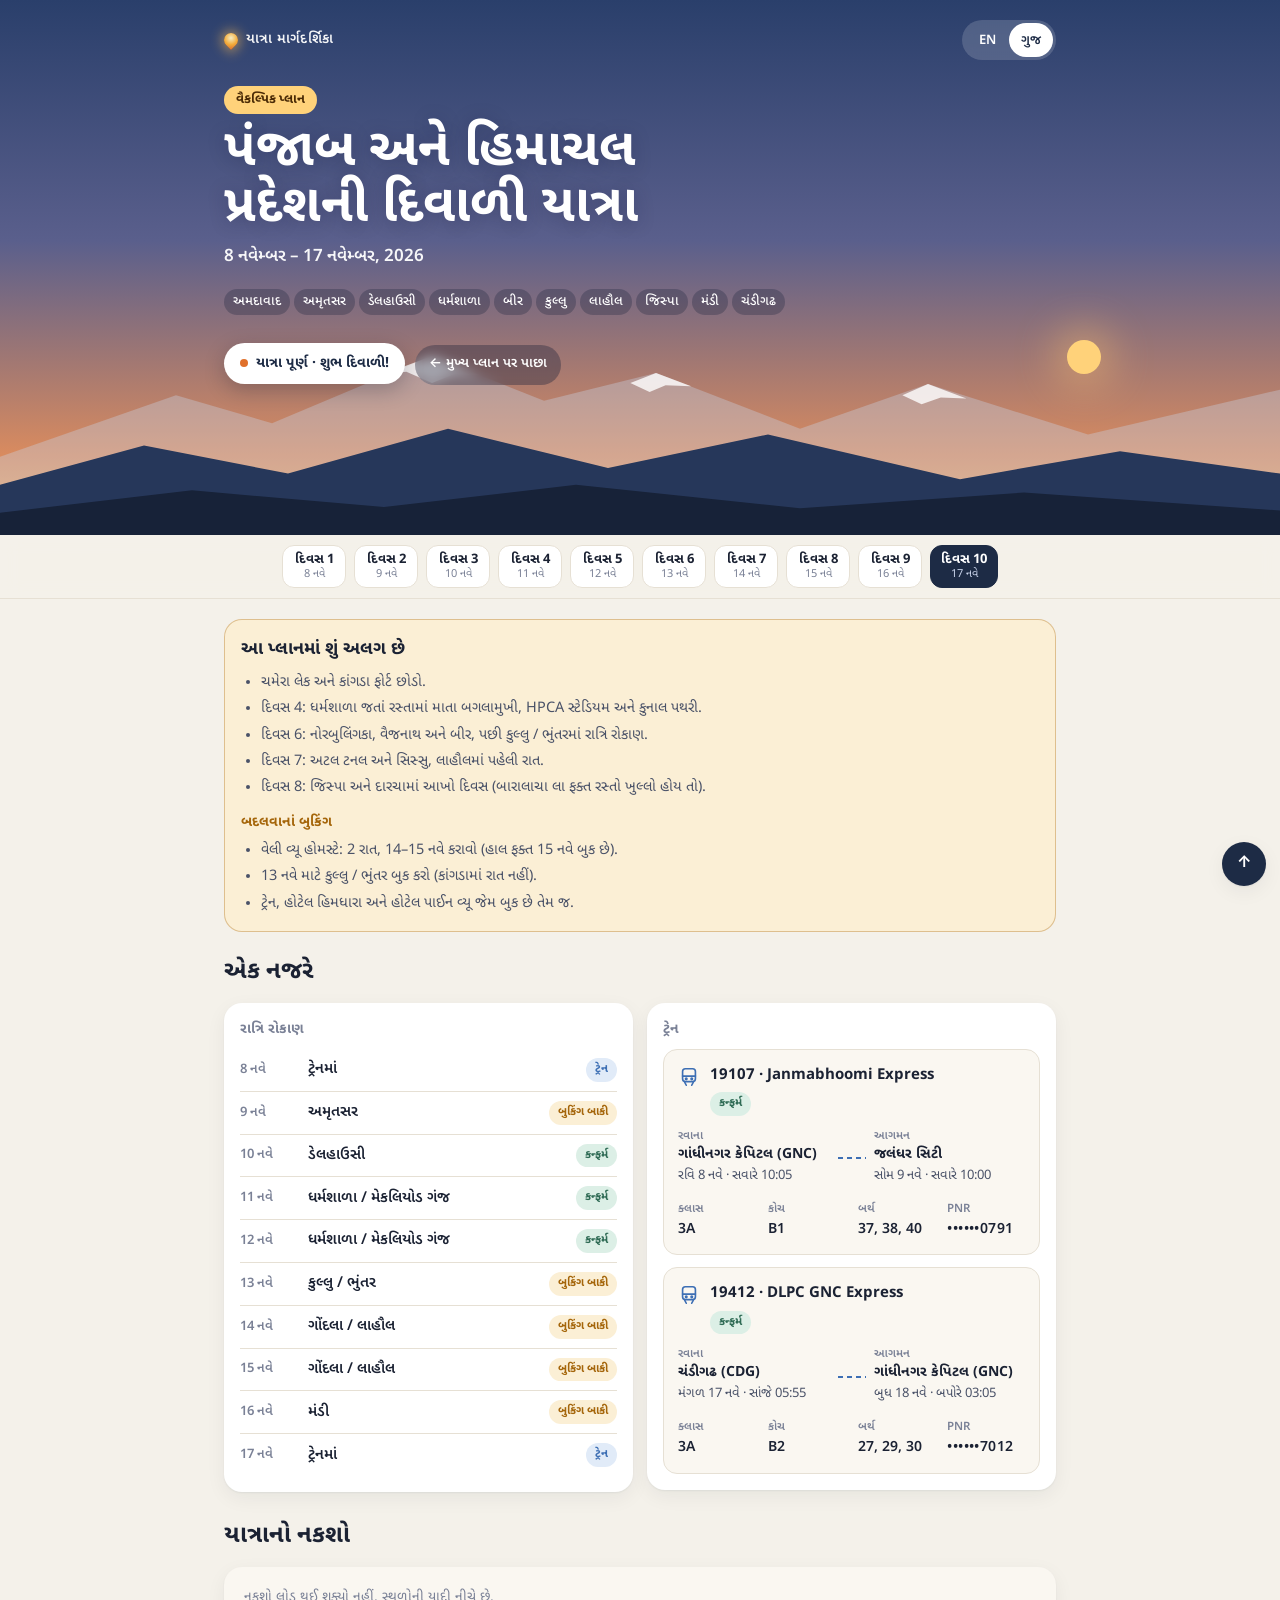
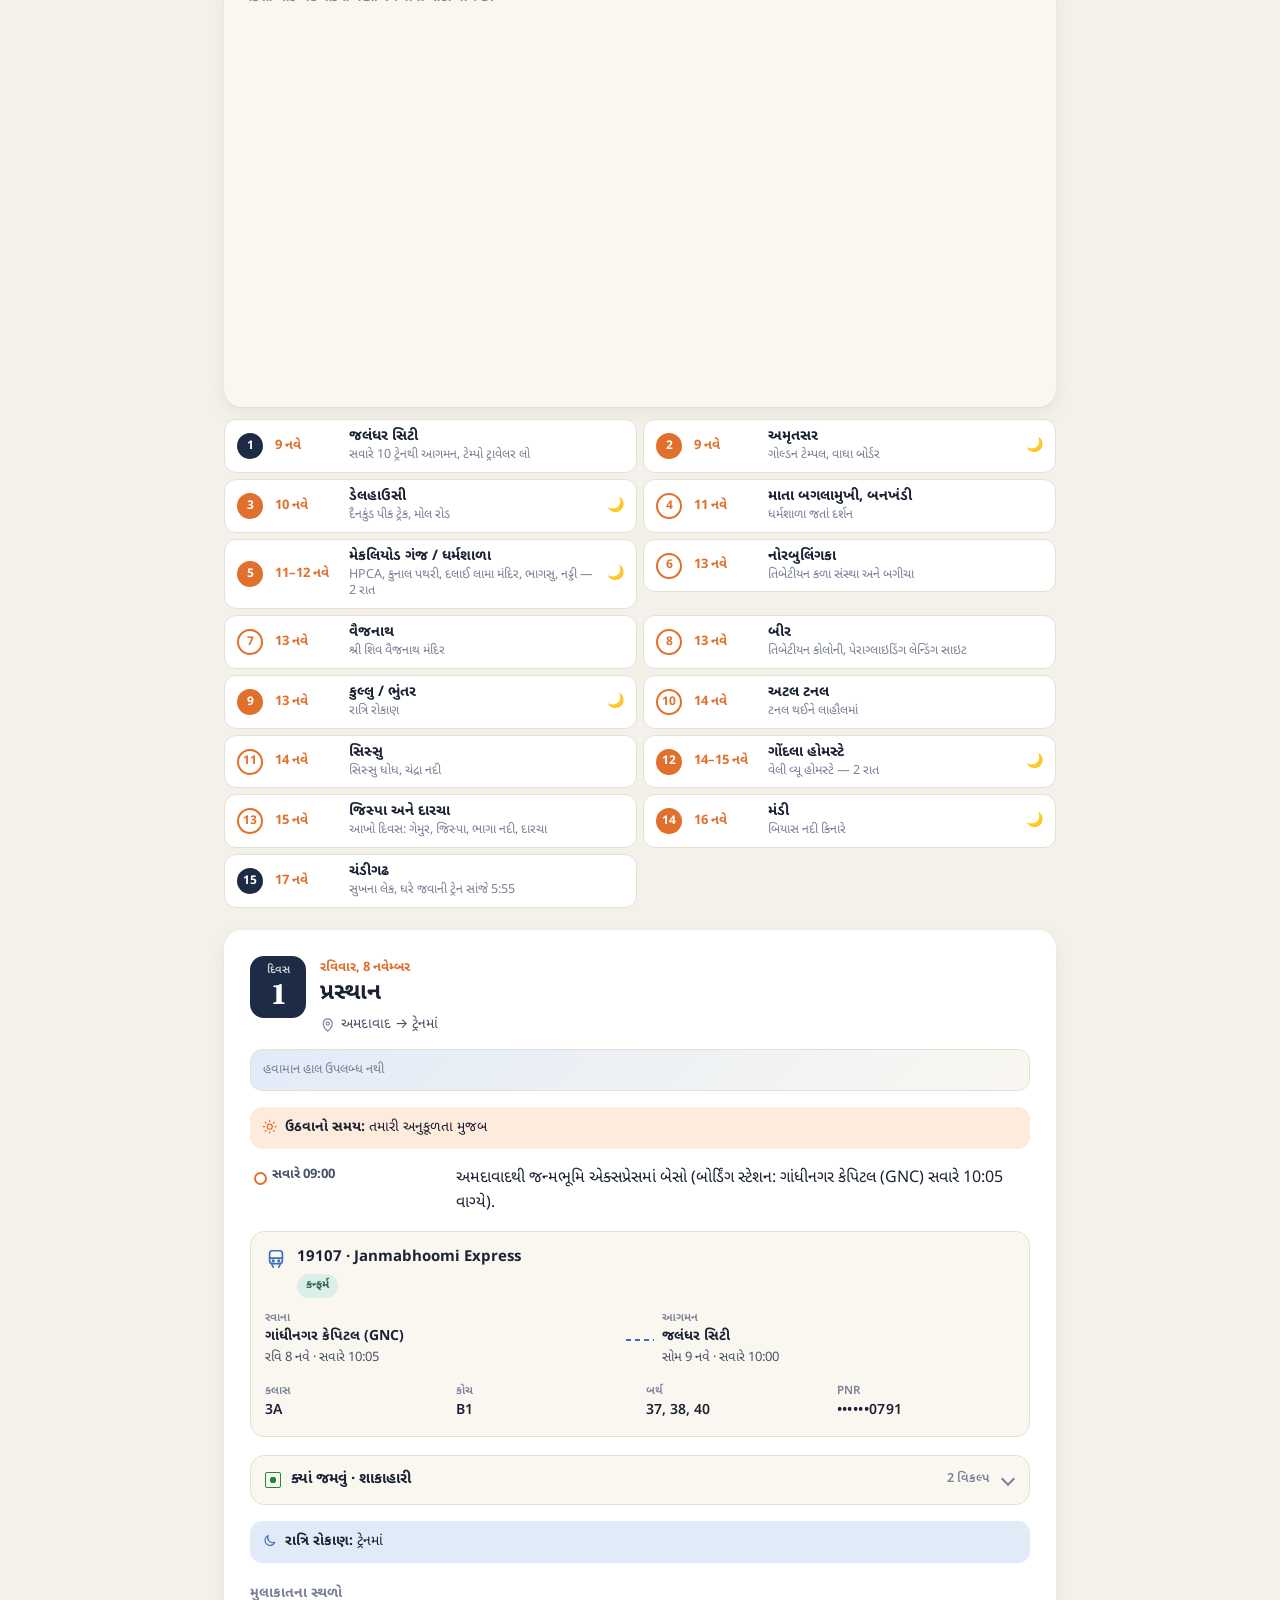
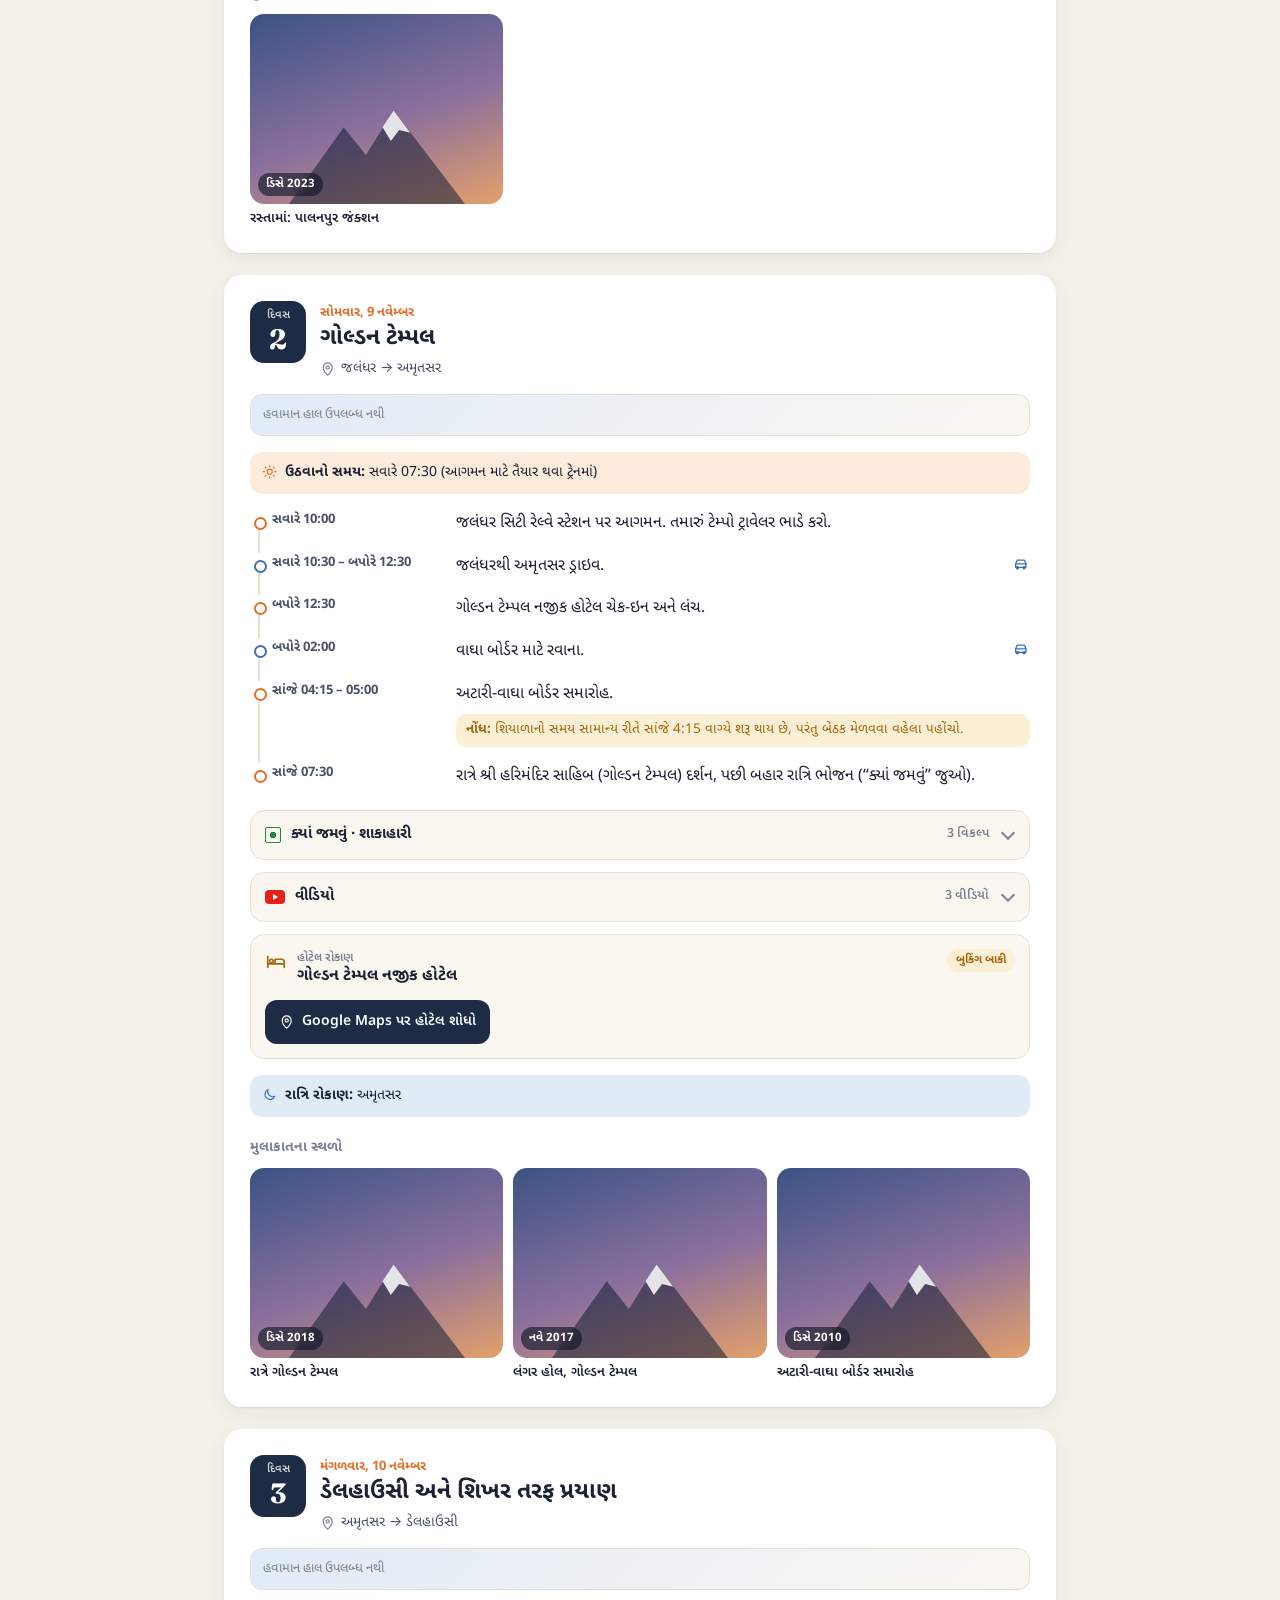
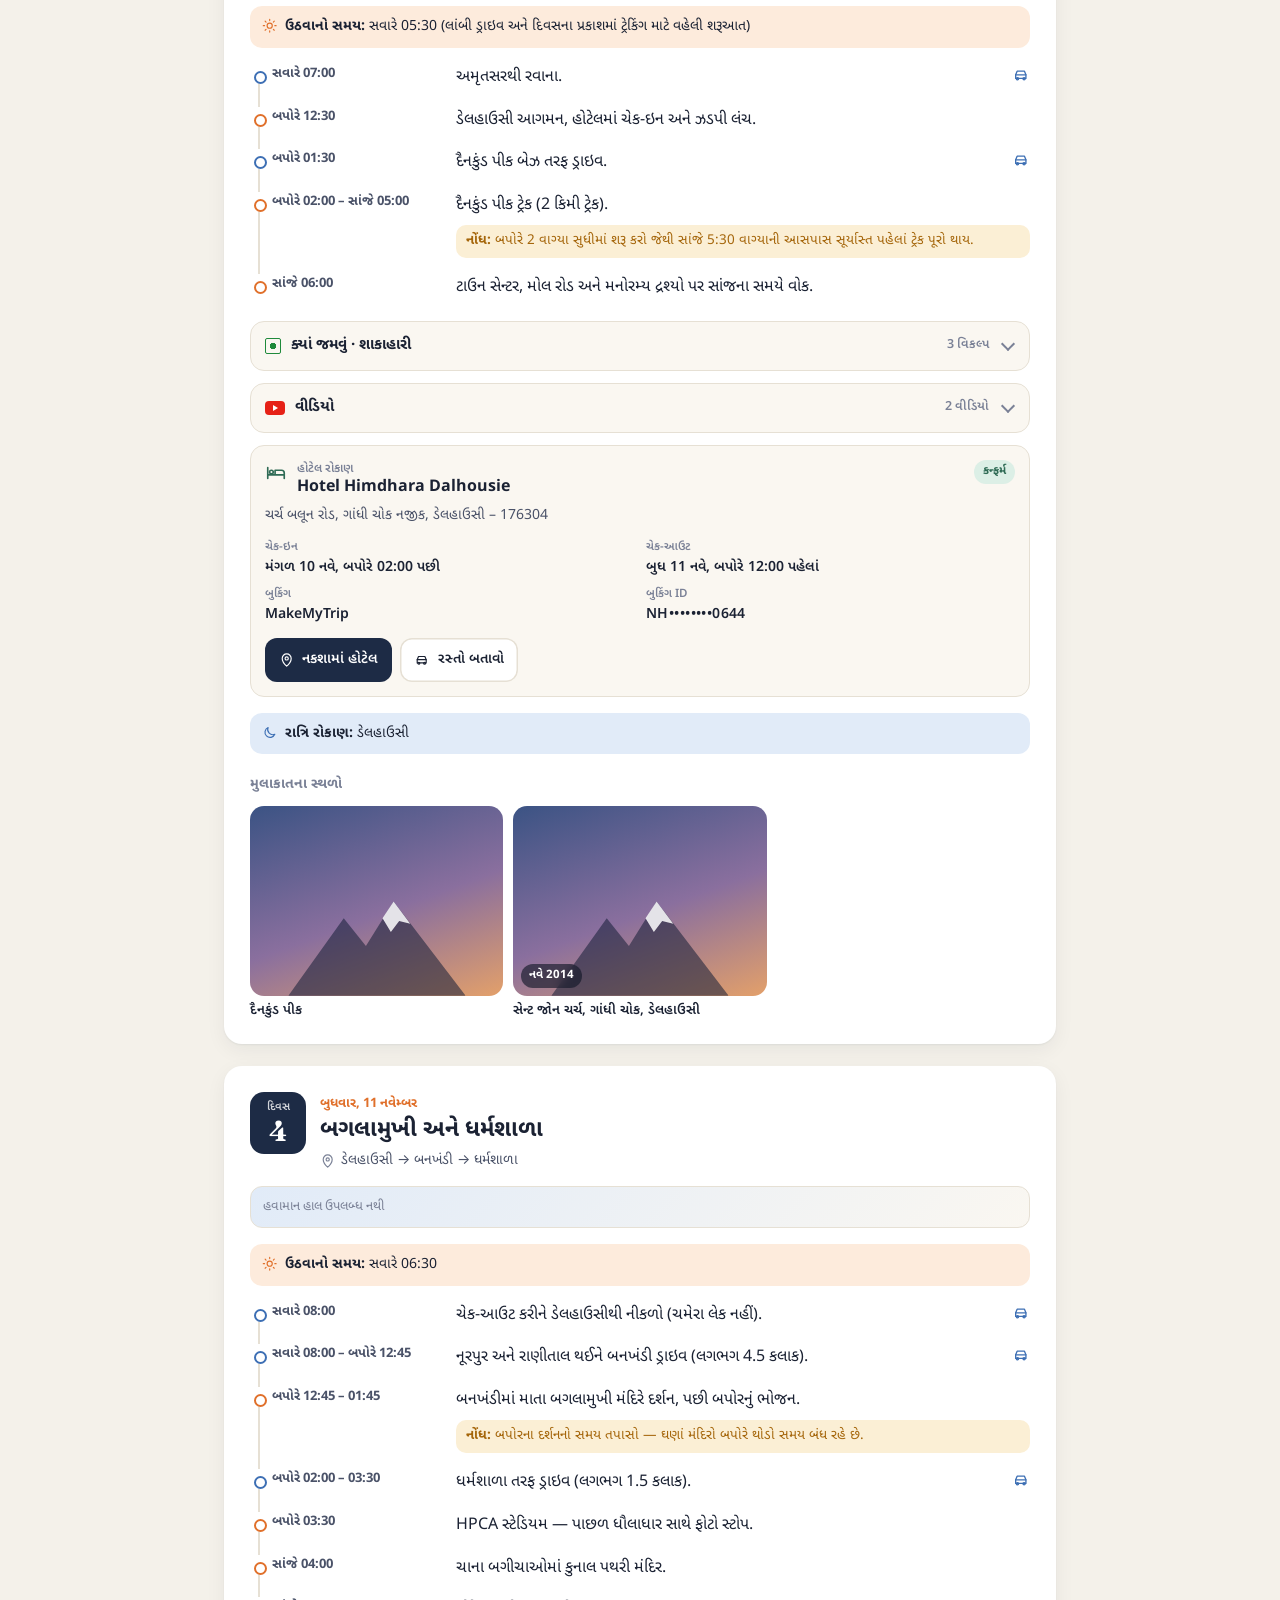
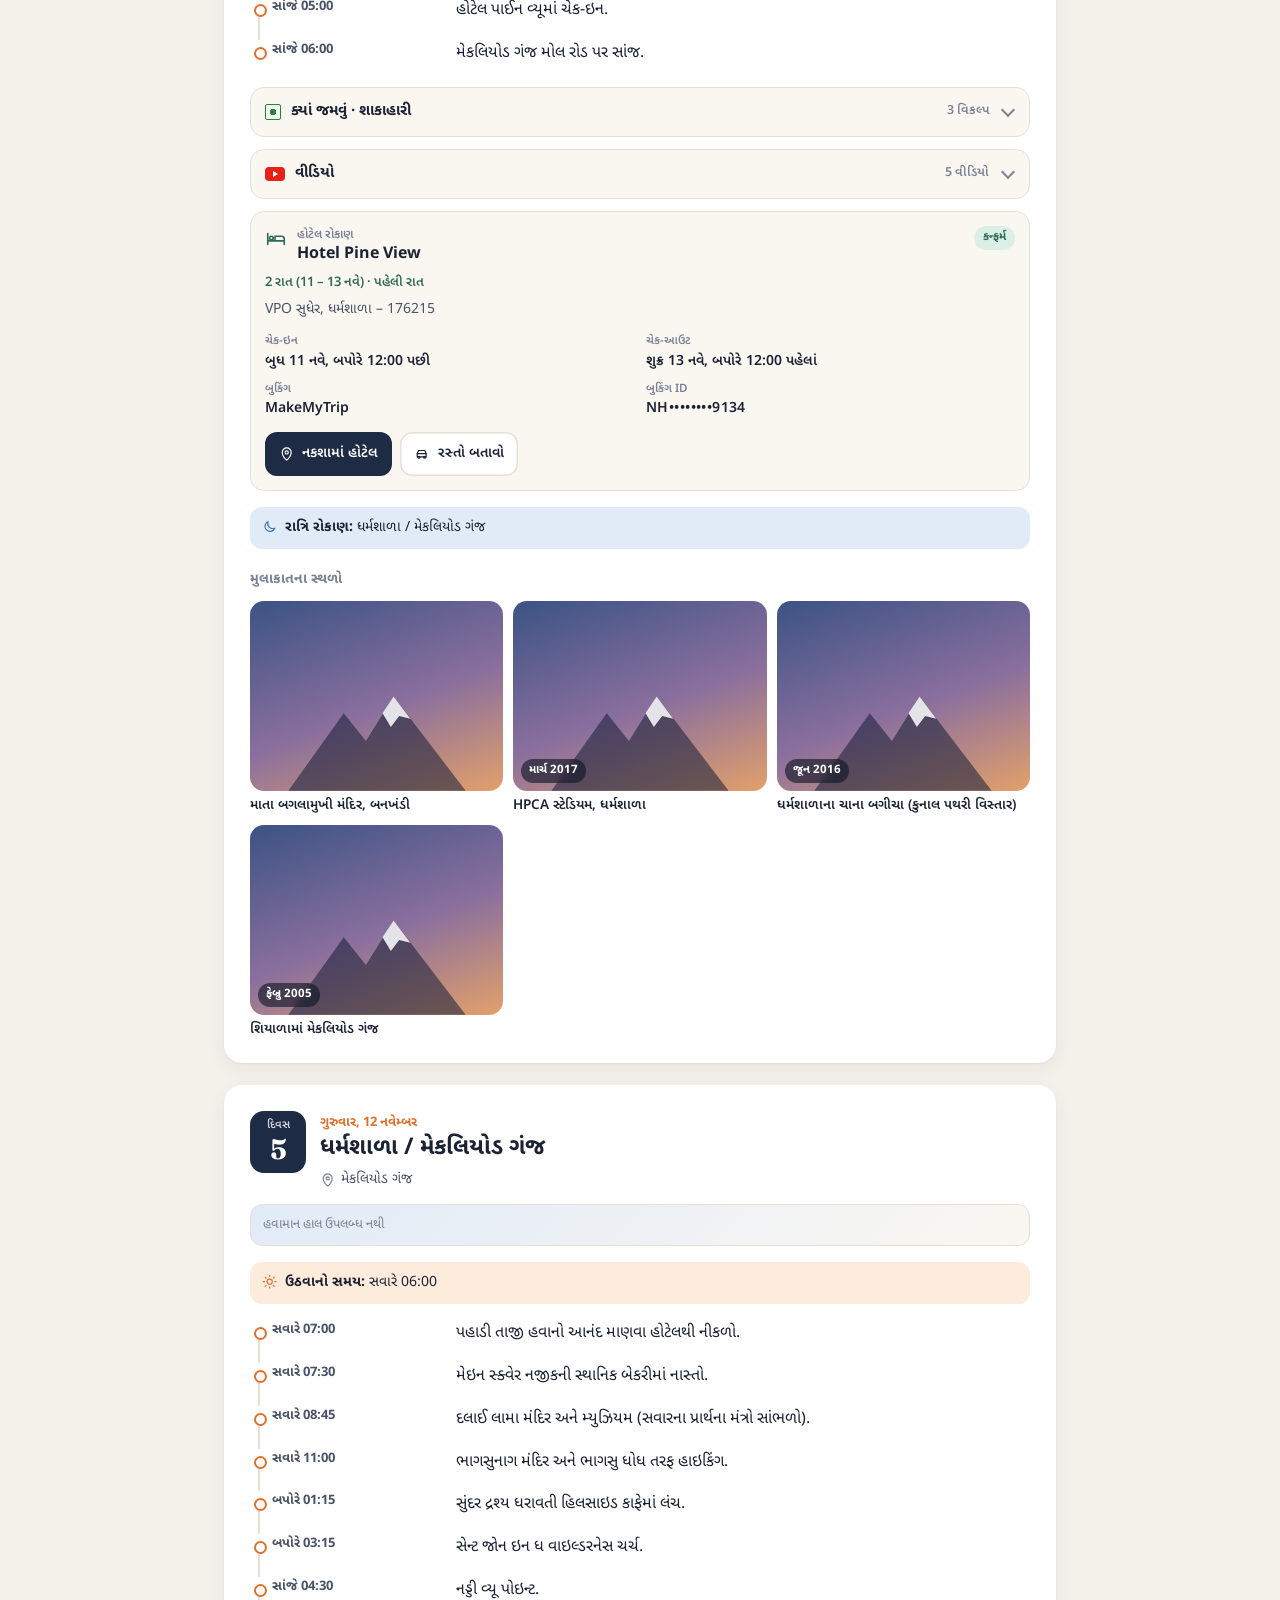
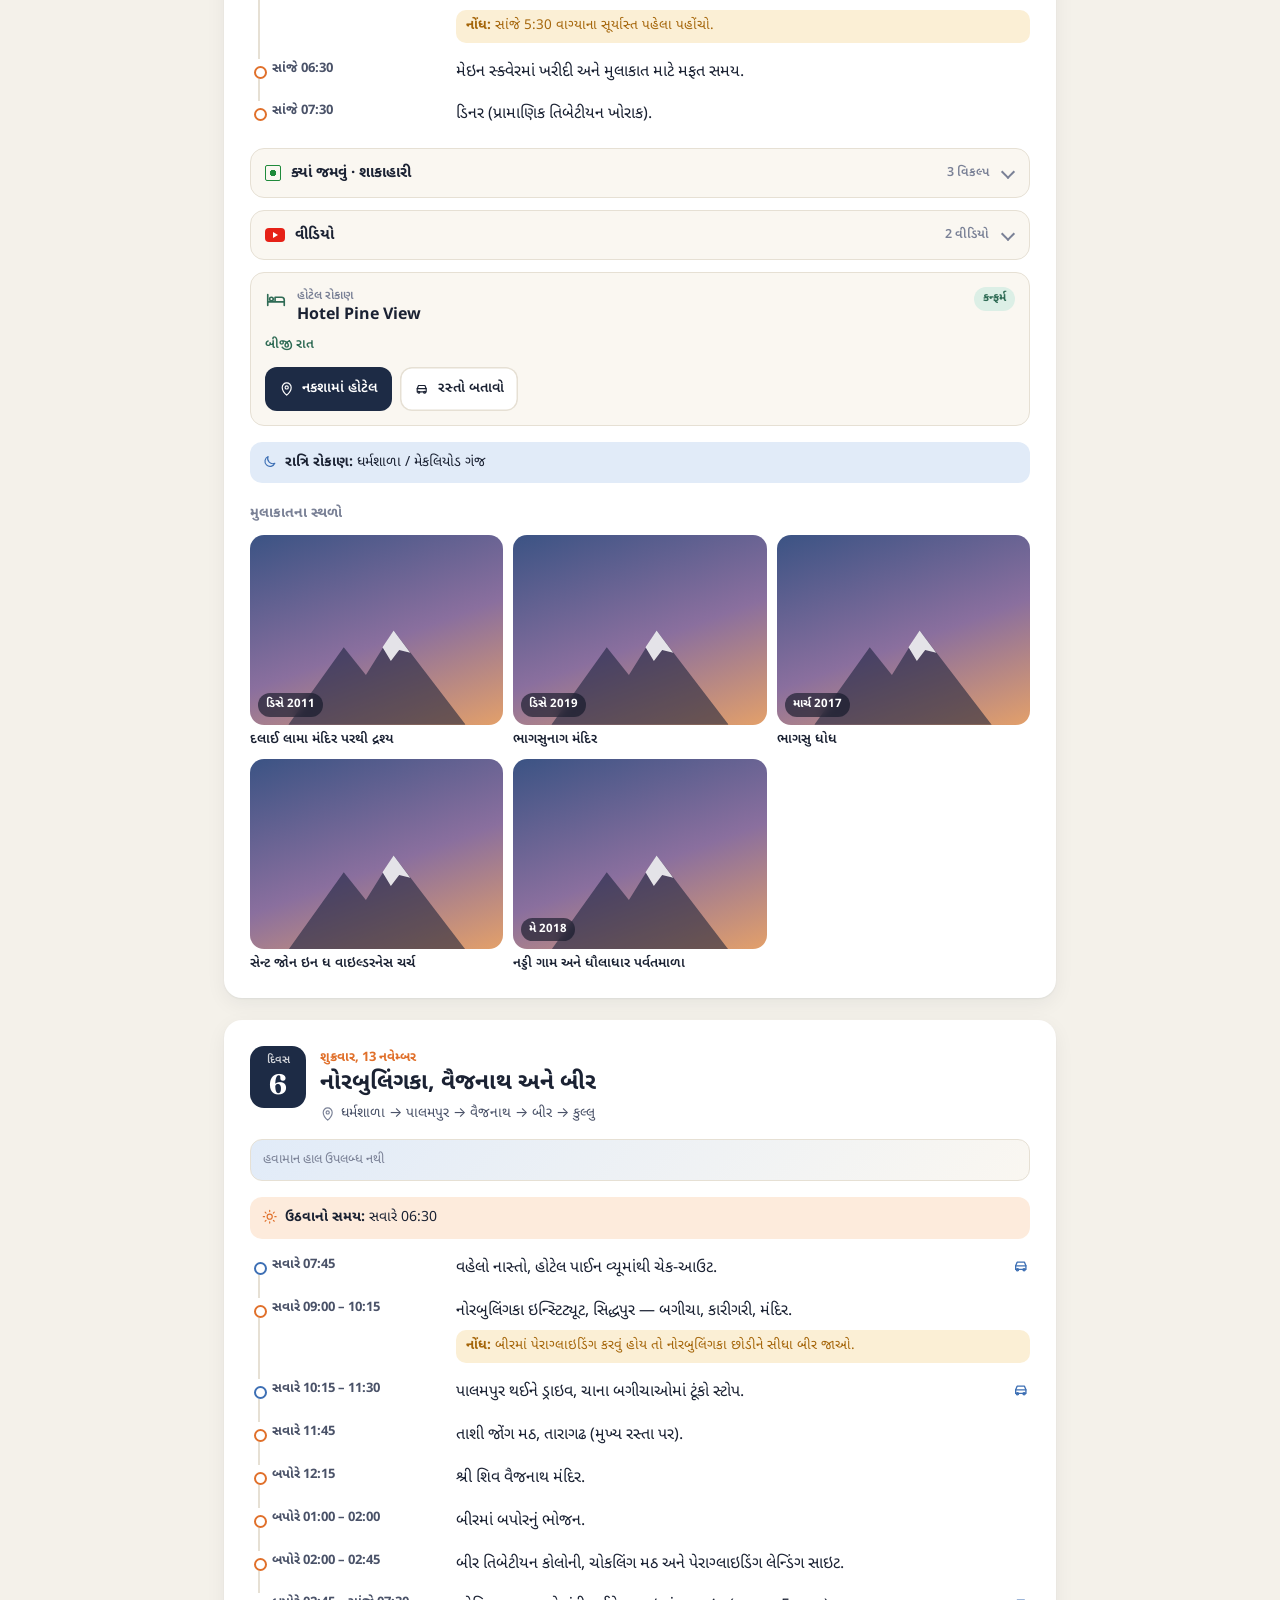
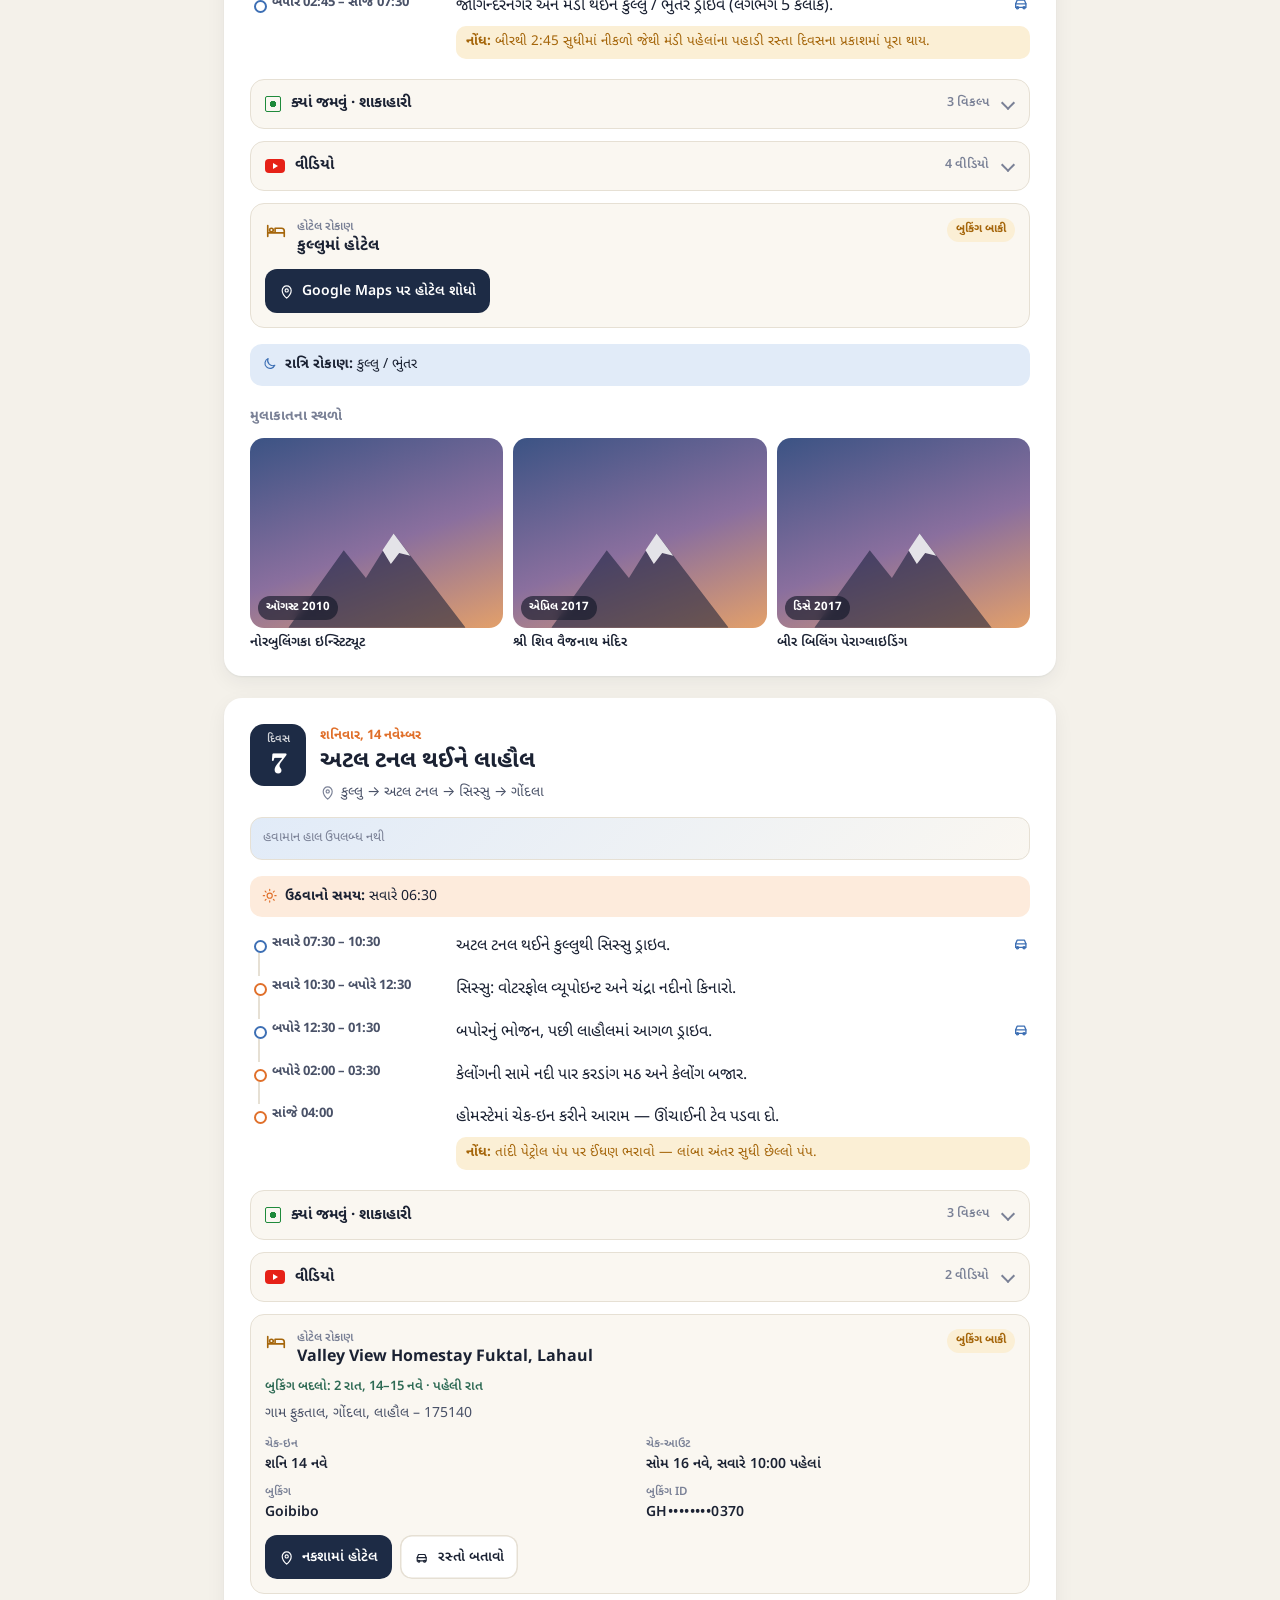
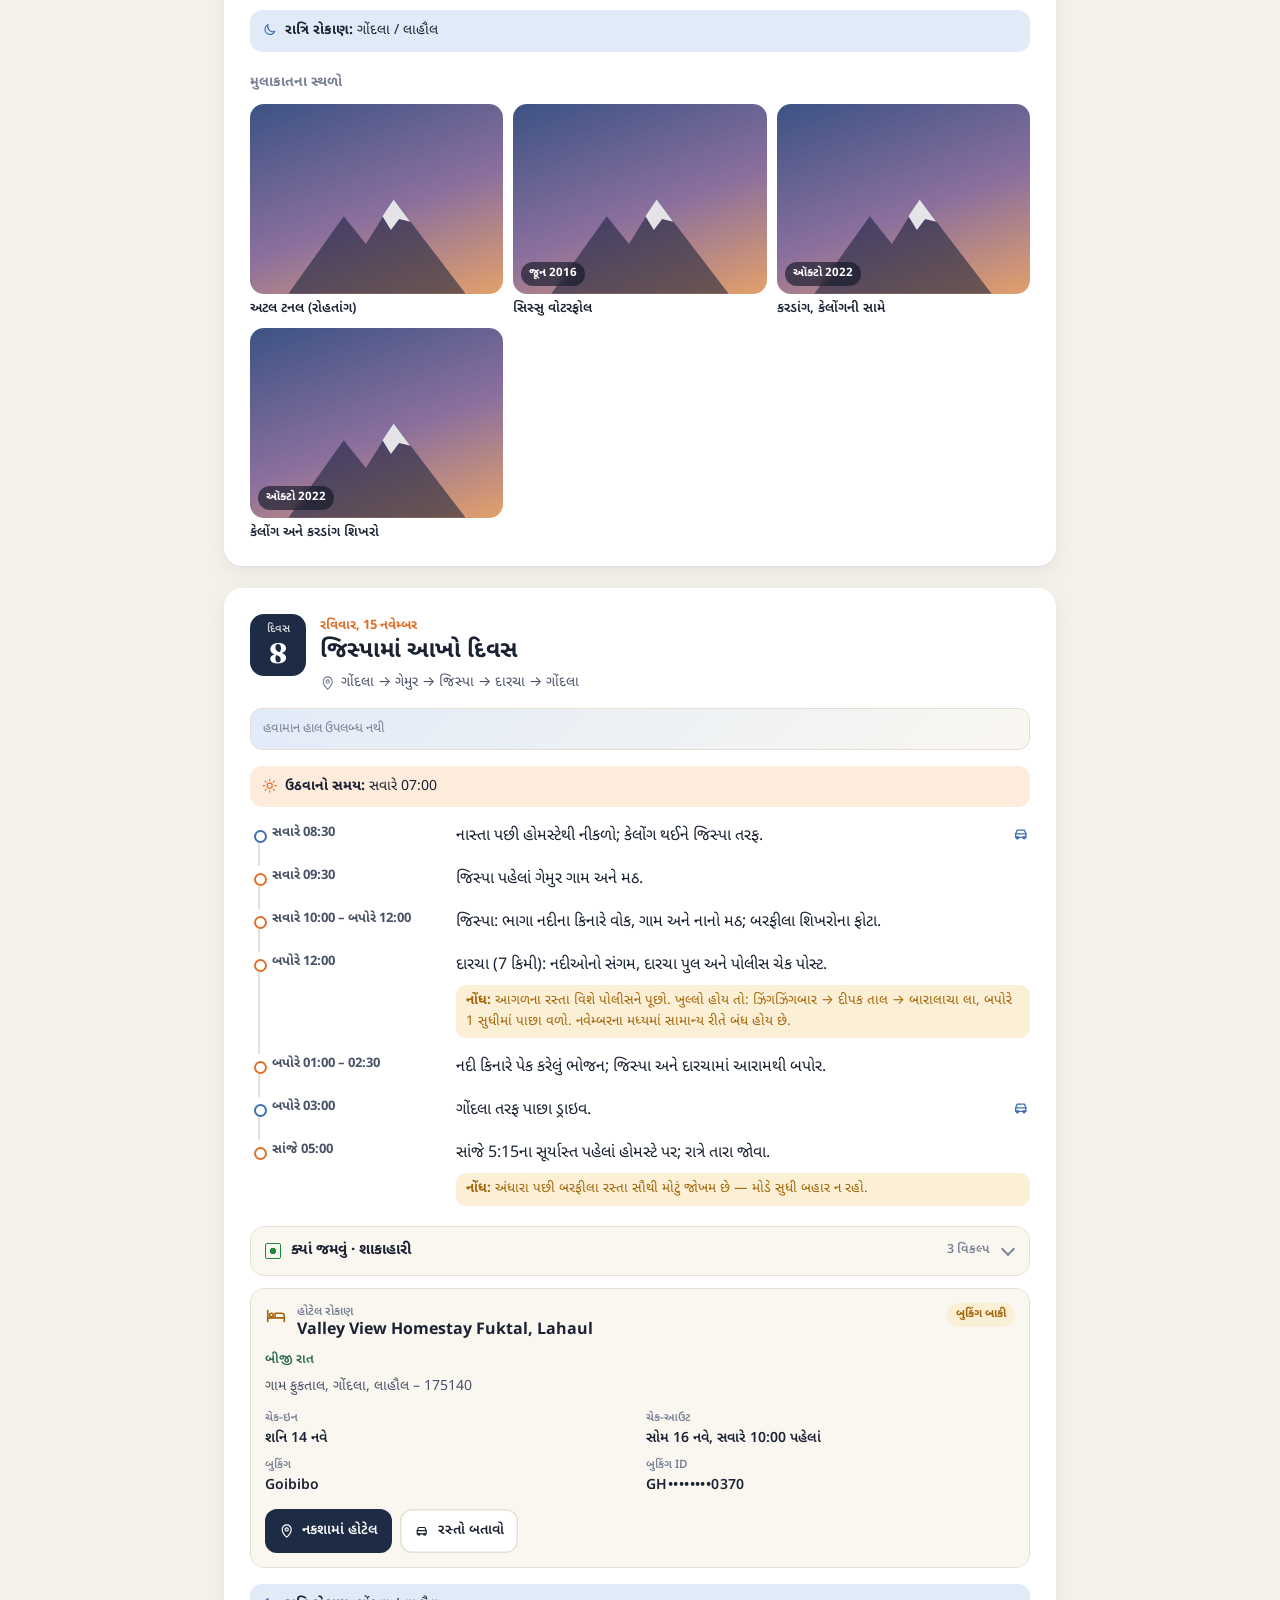
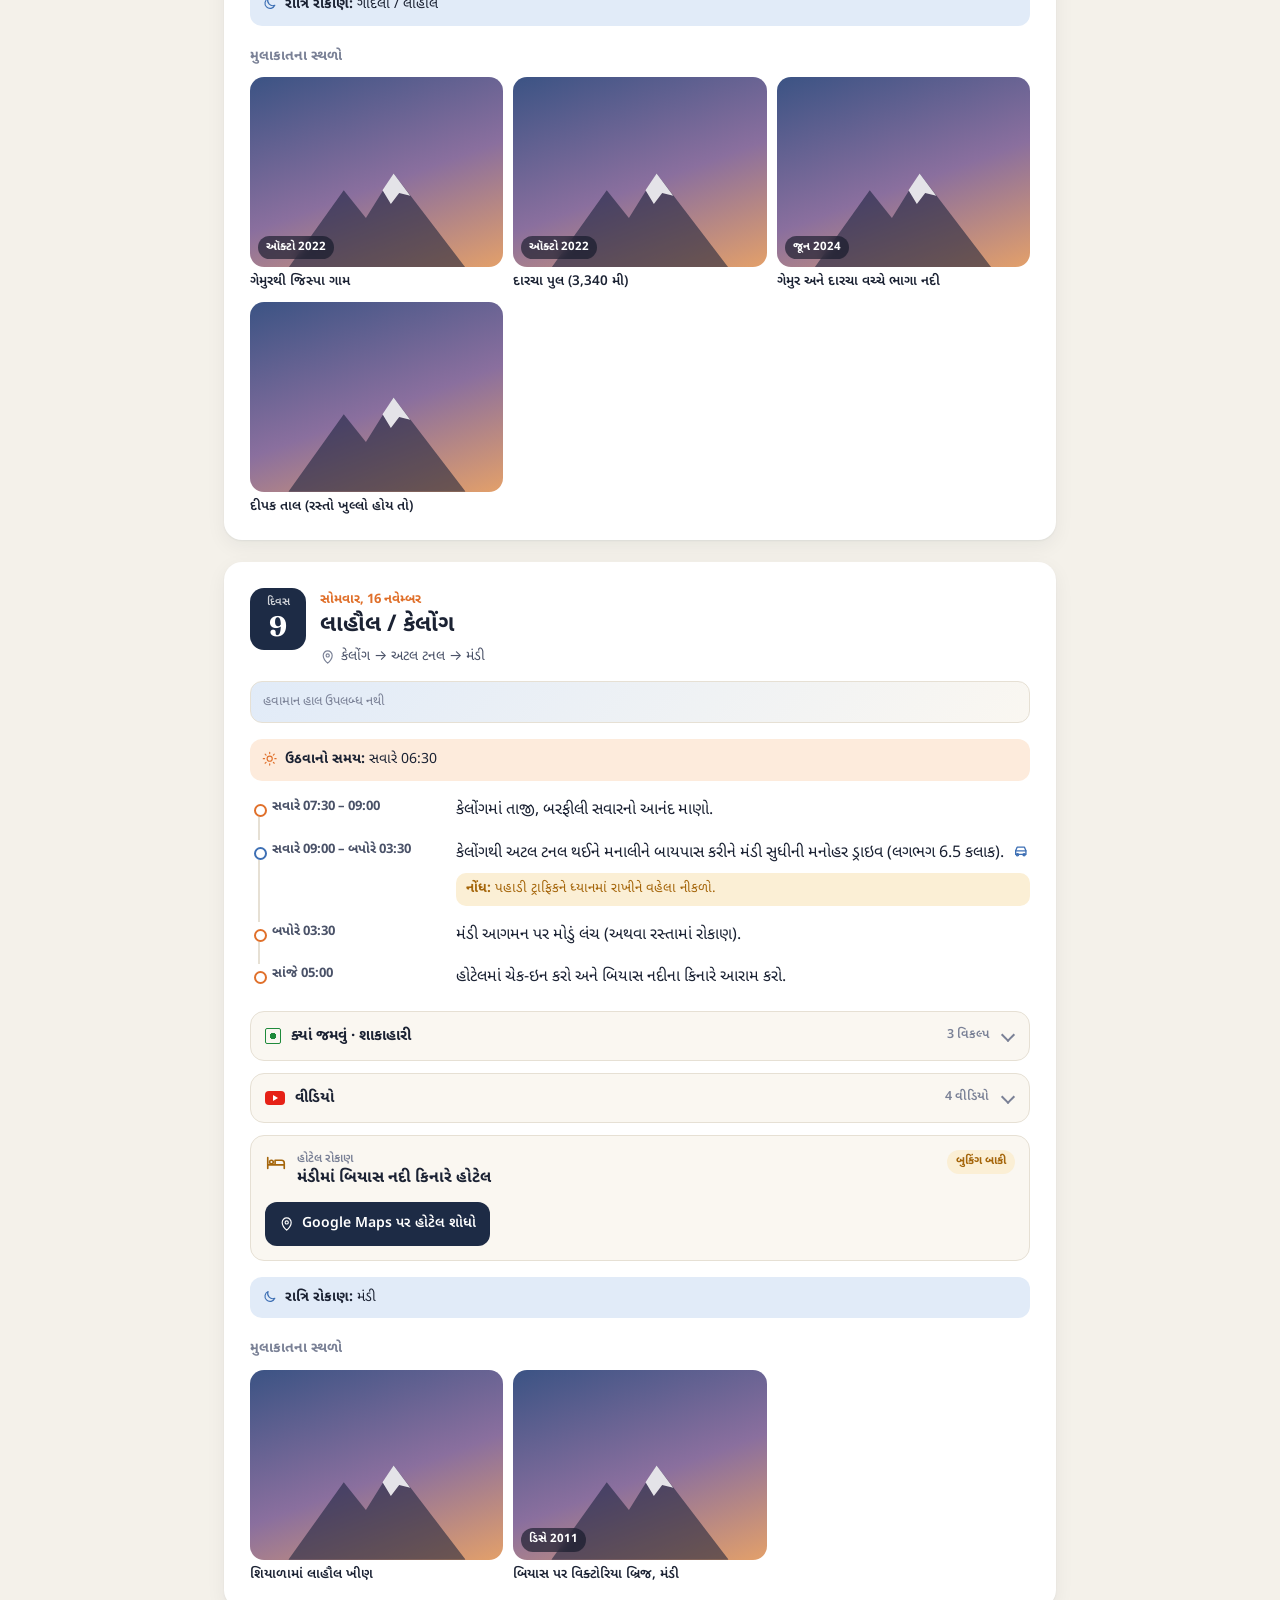
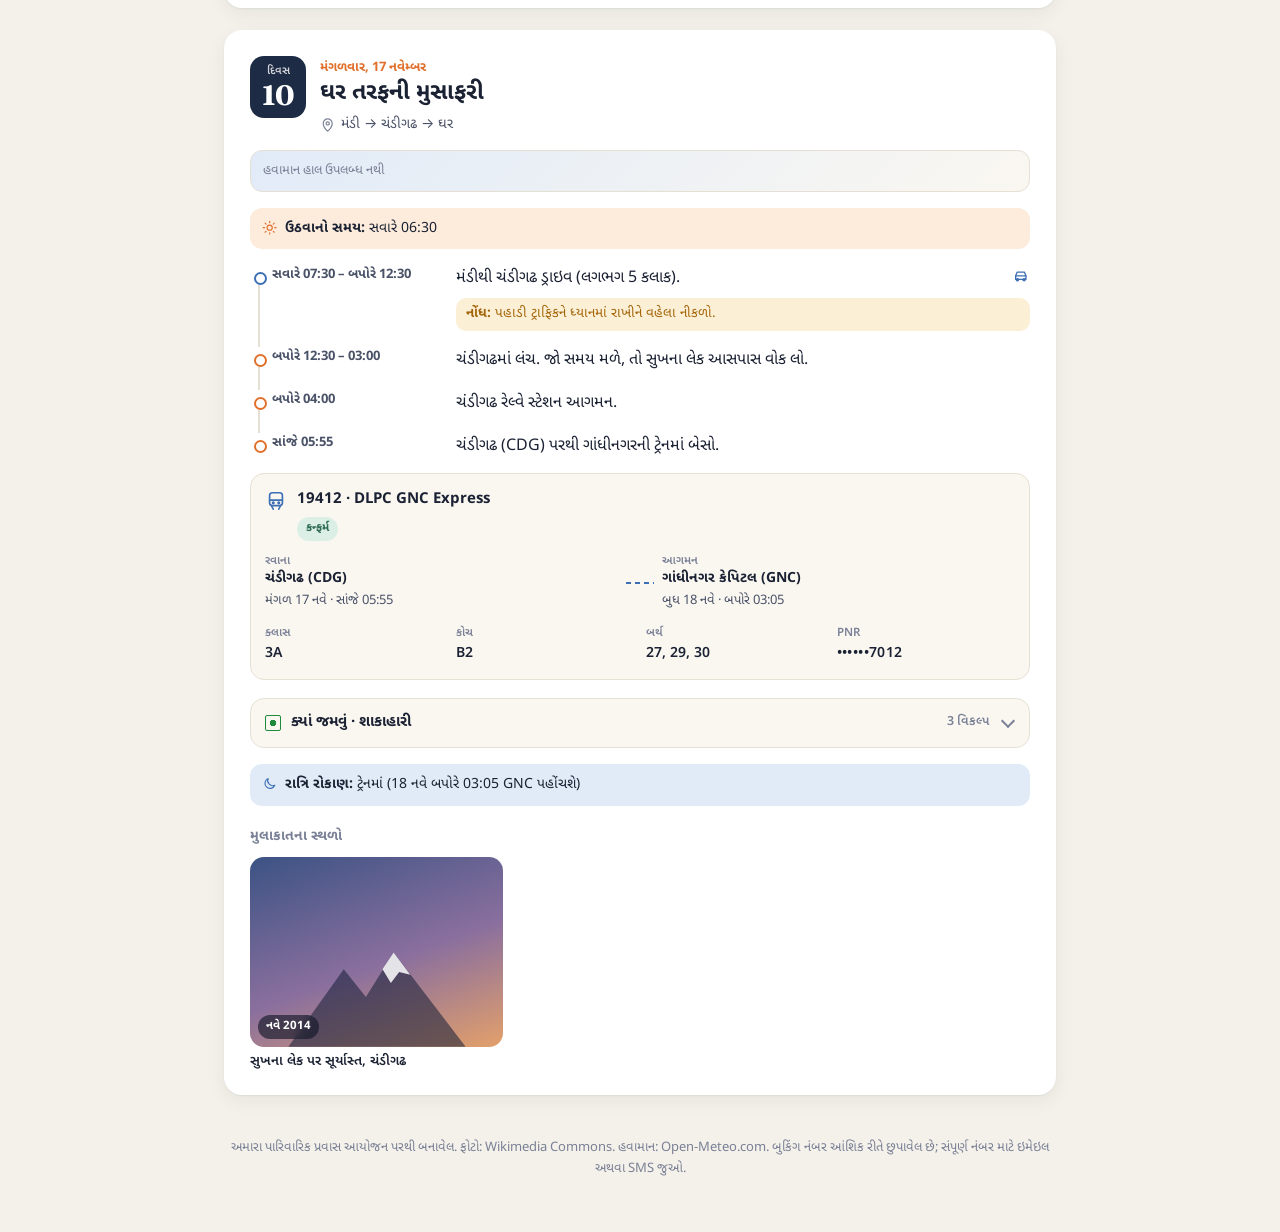
==== alt.html @ 7338850a "Add alternative plan page (alt.html), fix shrunken header art alt.html reuses the main plan and rewr" ====
<!doctype html>
<html lang="gu">
<head>
  <meta charset="utf-8">
  <meta name="viewport" content="width=device-width, initial-scale=1, viewport-fit=cover">
  <title>Alternative Plan · Diwali Trip</title>
  <meta name="description" content="Alternative plan for the Diwali trip, 8–17 November 2026: Baglamukhi on the way to Dharamshala, Bir and Kullu, two nights in Lahaul with a full day at Jispa.">
  <meta name="theme-color" content="#1d2b45">
  <link rel="icon" href="icon.svg" type="image/svg+xml">
  <link rel="apple-touch-icon" href="icon.svg">
  <link rel="manifest" href="manifest.webmanifest">
  <link rel="preconnect" href="https://fonts.googleapis.com">
  <link rel="preconnect" href="https://fonts.gstatic.com" crossorigin>
  <link href="https://fonts.googleapis.com/css2?family=Fraunces:opsz,wght@9..144,600;9..144,700&family=Inter:wght@400;500;600;700&family=Noto+Sans+Gujarati:wght@400;500;600;700&display=swap" rel="stylesheet">
  <link rel="stylesheet" href="https://cdnjs.cloudflare.com/ajax/libs/leaflet/1.9.4/leaflet.min.css" crossorigin>
  <meta http-equiv="Cache-Control" content="no-cache, no-store, must-revalidate">
  <meta http-equiv="Pragma" content="no-cache">
  <meta http-equiv="Expires" content="0">
  <style>html.loading body { visibility: hidden; }</style>
  <script>
    // Always load the newest styles, scripts and trip data: a unique
    // query string on every visit bypasses the browser and CDN caches.
    (function () {
      var v = Date.now();
      var root = document.documentElement;
      root.classList.add("loading");
      var show = function () { root.classList.remove("loading"); };
      var css = document.createElement("link");
      css.rel = "stylesheet";
      css.href = "styles.css?v=" + v;
      css.onload = css.onerror = show;
      setTimeout(show, 3000);
      document.head.appendChild(css);
      window.__assetVersion = v;
    })();
  </script>
</head>
<body>
  <header class="hero">
    <svg class="hero-art" viewBox="0 0 400 220" preserveAspectRatio="none" aria-hidden="true">
      <path d="M0 150 L55 95 L85 120 L135 60 L170 100 L205 75 L250 125 L290 85 L340 130 L400 90 L400 220 L0 220Z" fill="#c9d6ec" opacity=".35"/>
      <path d="M135 60 L150 77 L142 76 L135 84 L127 74 L120 76Z M205 75 L216 87 L208 86 L203 92 L197 84Z M290 85 L302 98 L294 97 L288 103 L282 95Z" fill="#fff" opacity=".8"/>
      <path d="M0 175 L45 140 L90 165 L140 125 L190 160 L240 130 L300 170 L350 145 L400 165 L400 220 L0 220Z" fill="#26375a"/>
      <path d="M0 200 L60 180 L120 195 L180 175 L250 196 L320 182 L400 198 L400 220 L0 220Z" fill="#172238"/>
    </svg>
    <div class="hero-inner">
      <div class="topbar">
        <span class="brand"><span class="diya" aria-hidden="true"></span><span data-i18n="brand"></span></span>
        <div class="lang" role="group" aria-label="Language">
          <button type="button" data-lang="en">EN</button>
          <button type="button" data-lang="gu">ગુજ</button>
        </div>
      </div>
      <span class="plan-badge" id="plan-badge" hidden></span>
      <h1 id="title"></h1>
      <p class="dates" id="dates"></p>
      <ol class="route" id="route"></ol>
      <a class="status" id="status" href="#"></a>
      <a class="plan-link" id="plan-link" href="./"></a>
    </div>
  </header>

  <nav class="daynav" id="daynav" aria-label="Days"></nav>

  <main>
    <section class="alt-note" id="alt-note"></section>

    <section class="glance" aria-labelledby="glance-h">
      <h2 id="glance-h" data-i18n="glance"></h2>
      <div class="glance-grid">
        <div class="panel">
          <h3 data-i18n="nights"></h3>
          <ul class="nights" id="nights"></ul>
        </div>
        <div class="panel">
          <h3 data-i18n="trains"></h3>
          <div id="trains"></div>
        </div>
      </div>
    </section>

    <section class="journey" aria-labelledby="journey-h">
      <h2 id="journey-h" data-i18n="journey"></h2>
      <div class="map" id="map"></div>
      <p class="map-note" id="map-note"></p>
      <ol class="stops" id="stops"></ol>
    </section>

    <div id="days"></div>
  </main>

  <footer class="foot">
    <p data-i18n="footer"></p>
  </footer>

  <a class="totop" href="#" aria-label="Back to top">↑</a>

  <script>
    [
      "https://cdnjs.cloudflare.com/ajax/libs/leaflet/1.9.4/leaflet.min.js",
      "data.js", "route.js", "food.js", "weather.js", "videos.js", "alt-plan.js", "app.js"
    ].forEach(function (src) {
      var s = document.createElement("script");
      s.src = /^https:/.test(src) ? src : src + "?v=" + window.__assetVersion;
      s.async = false; // keep order: data files first, then app
      document.body.appendChild(s);
    });
  </script>
</body>
</html>
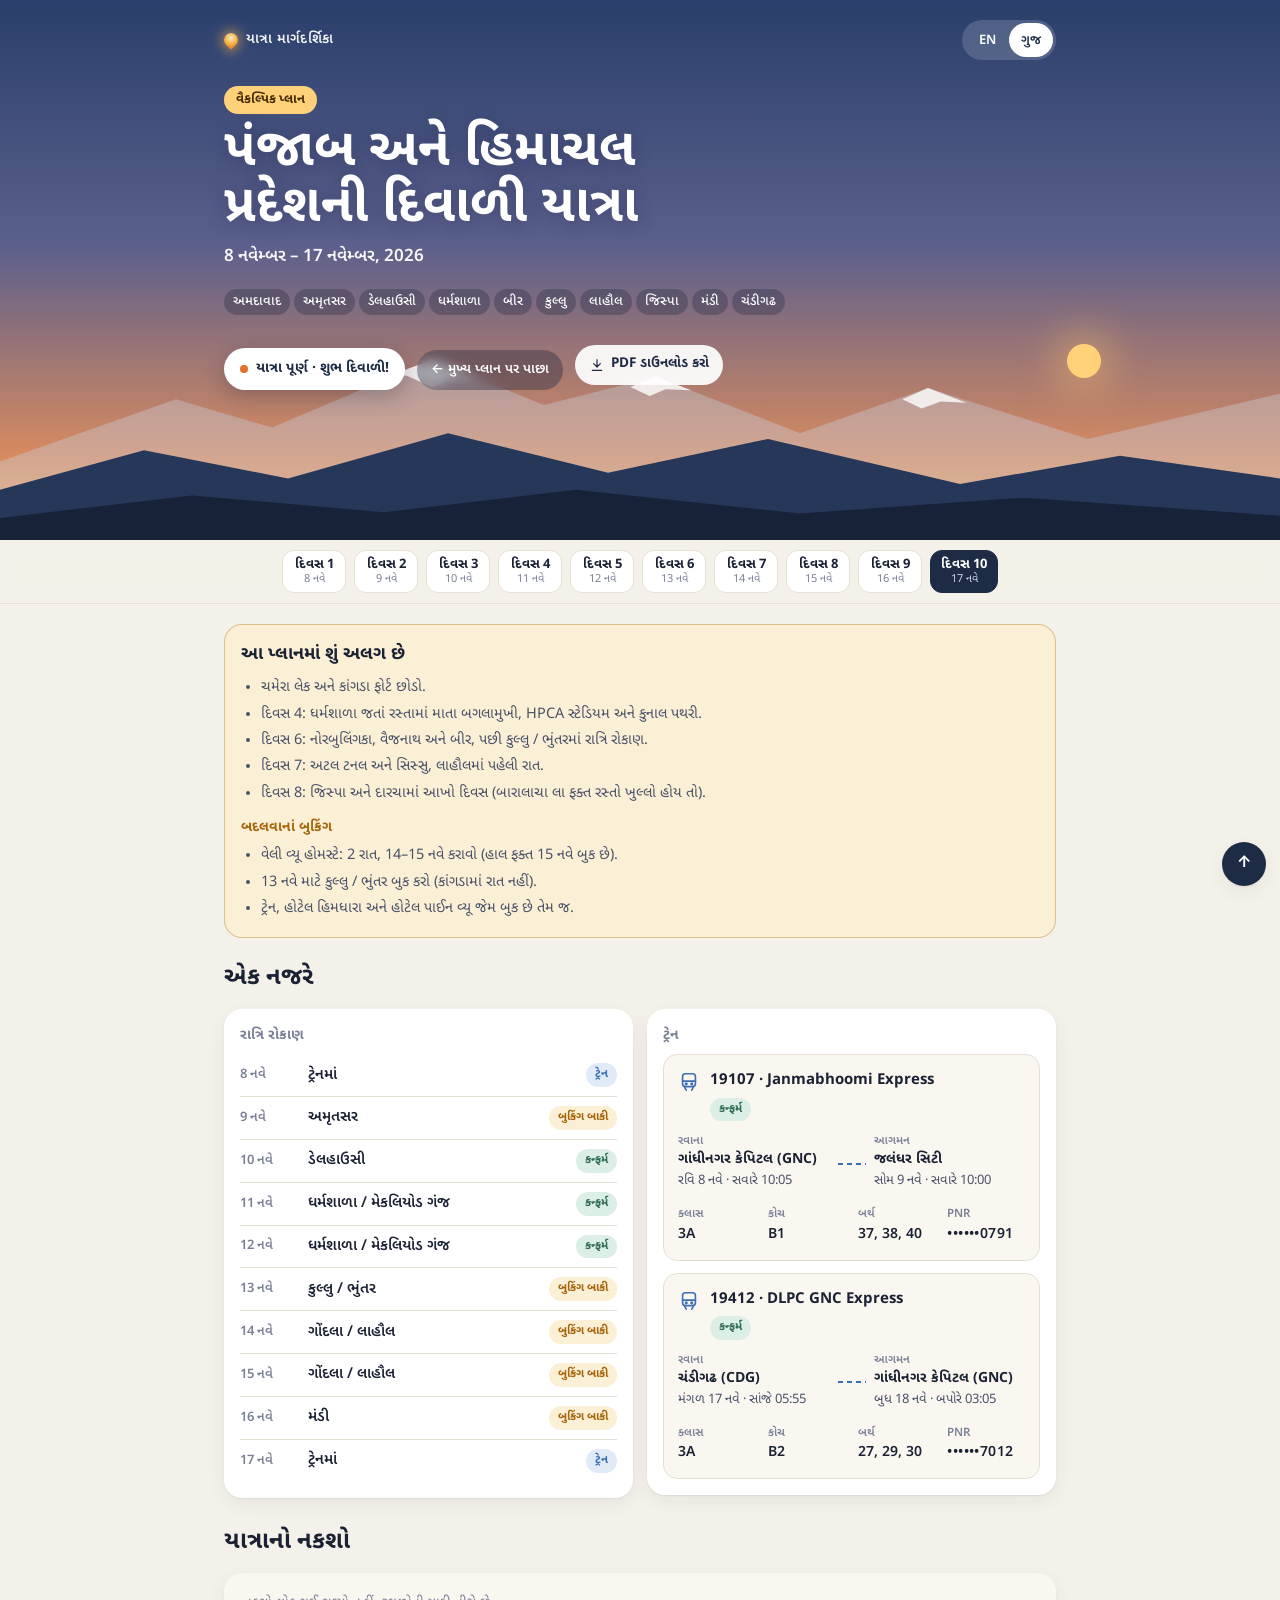
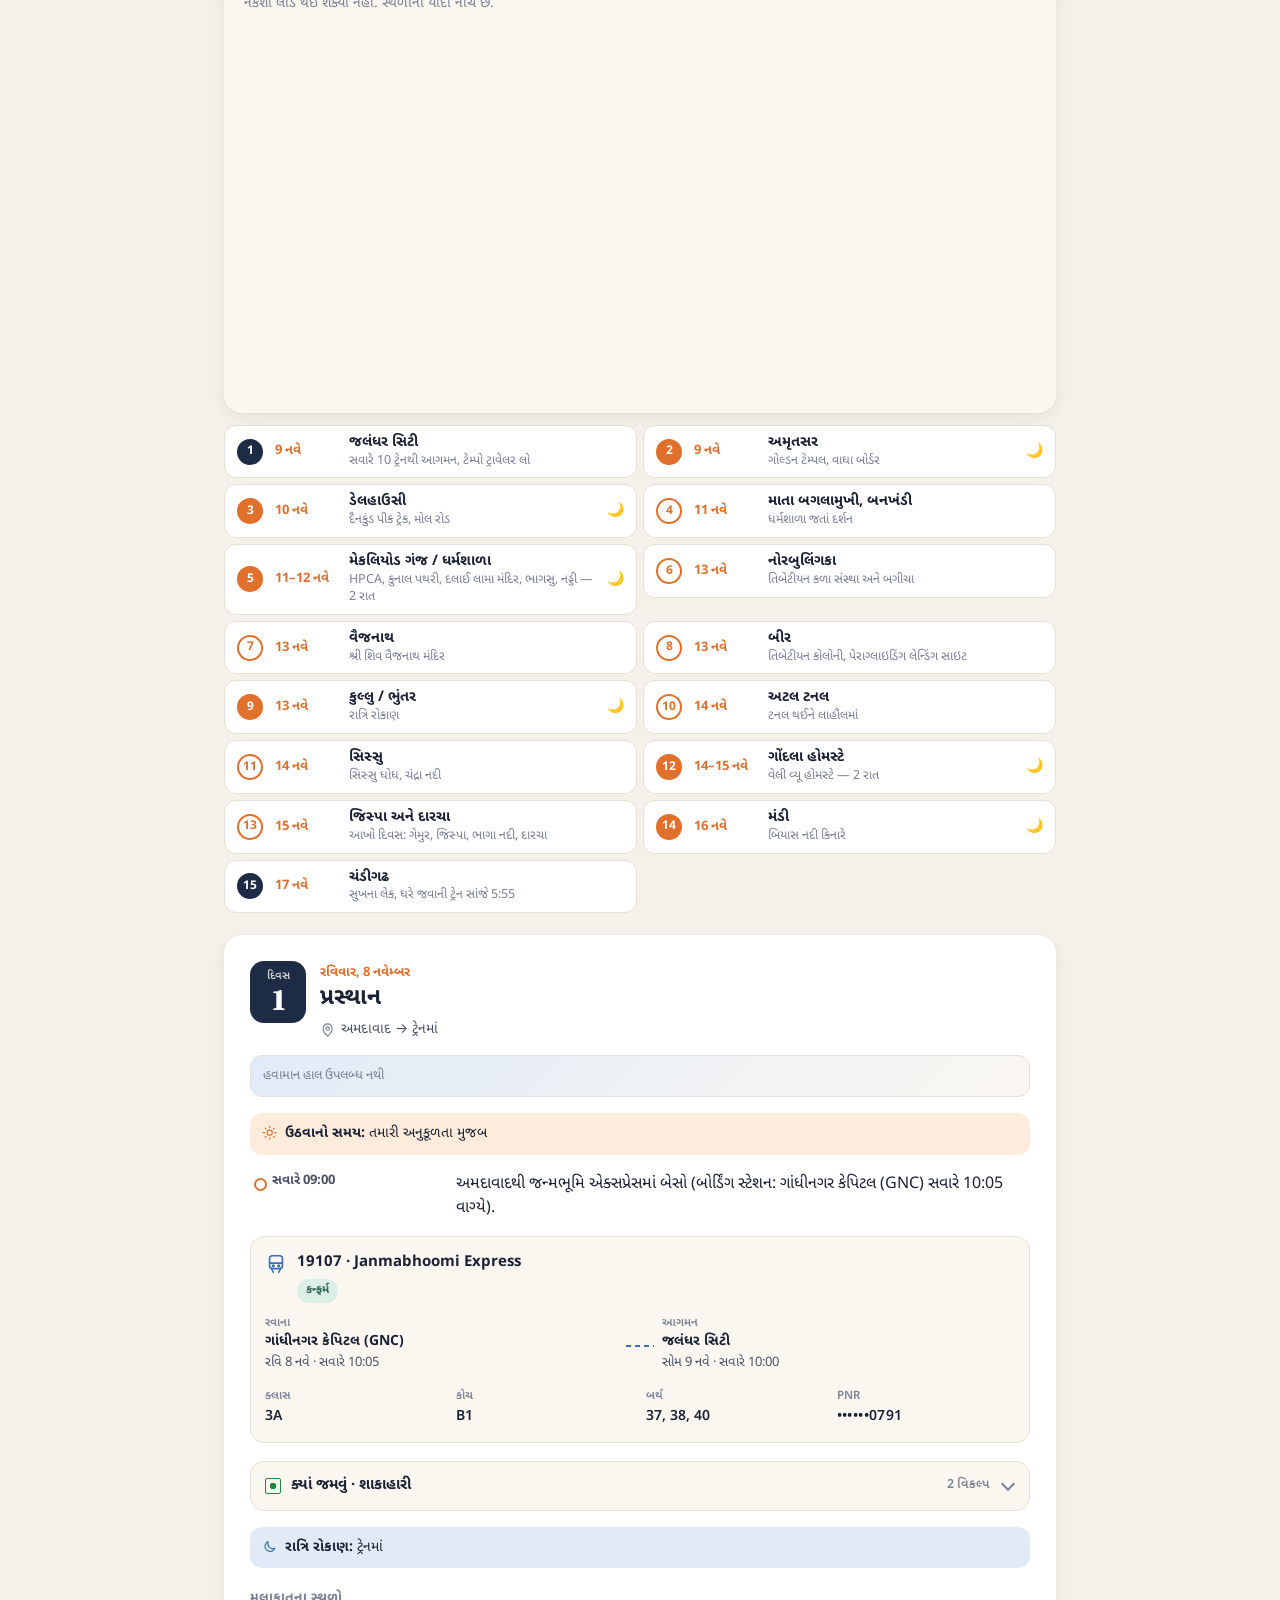
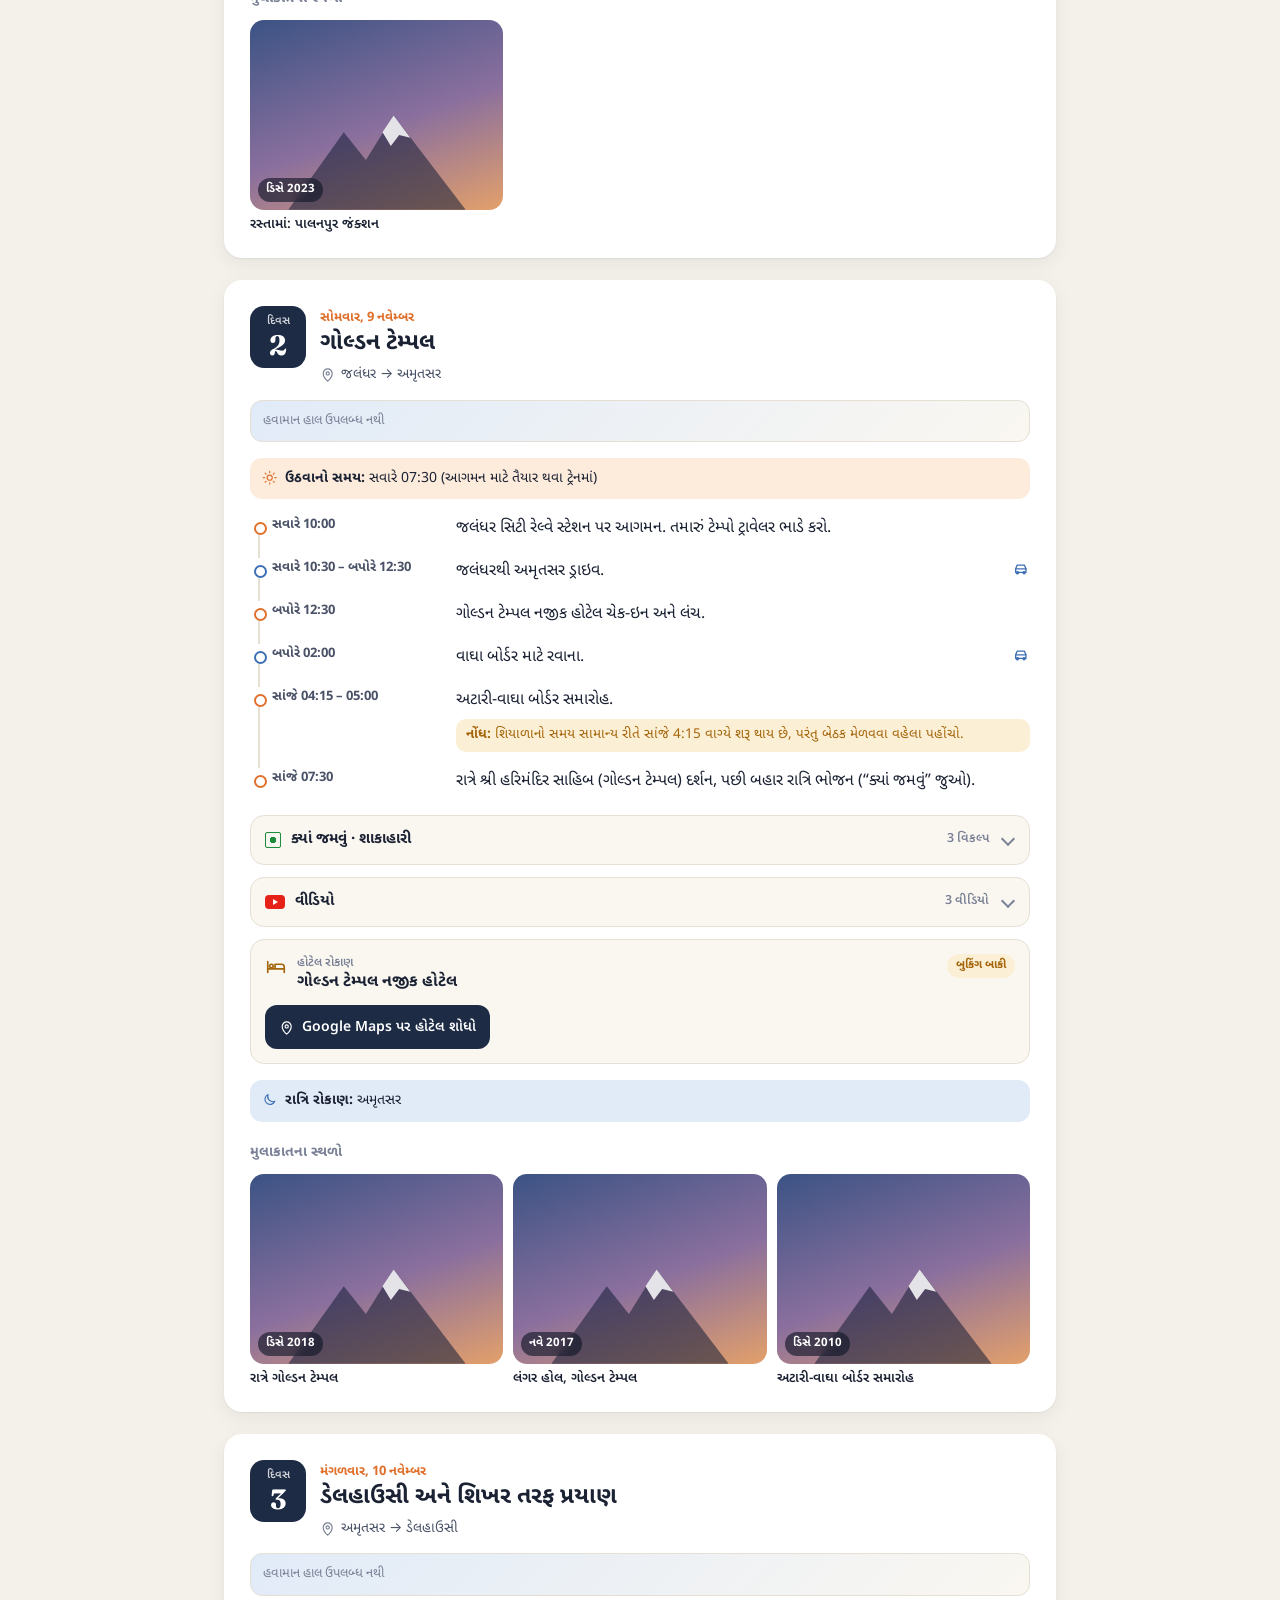
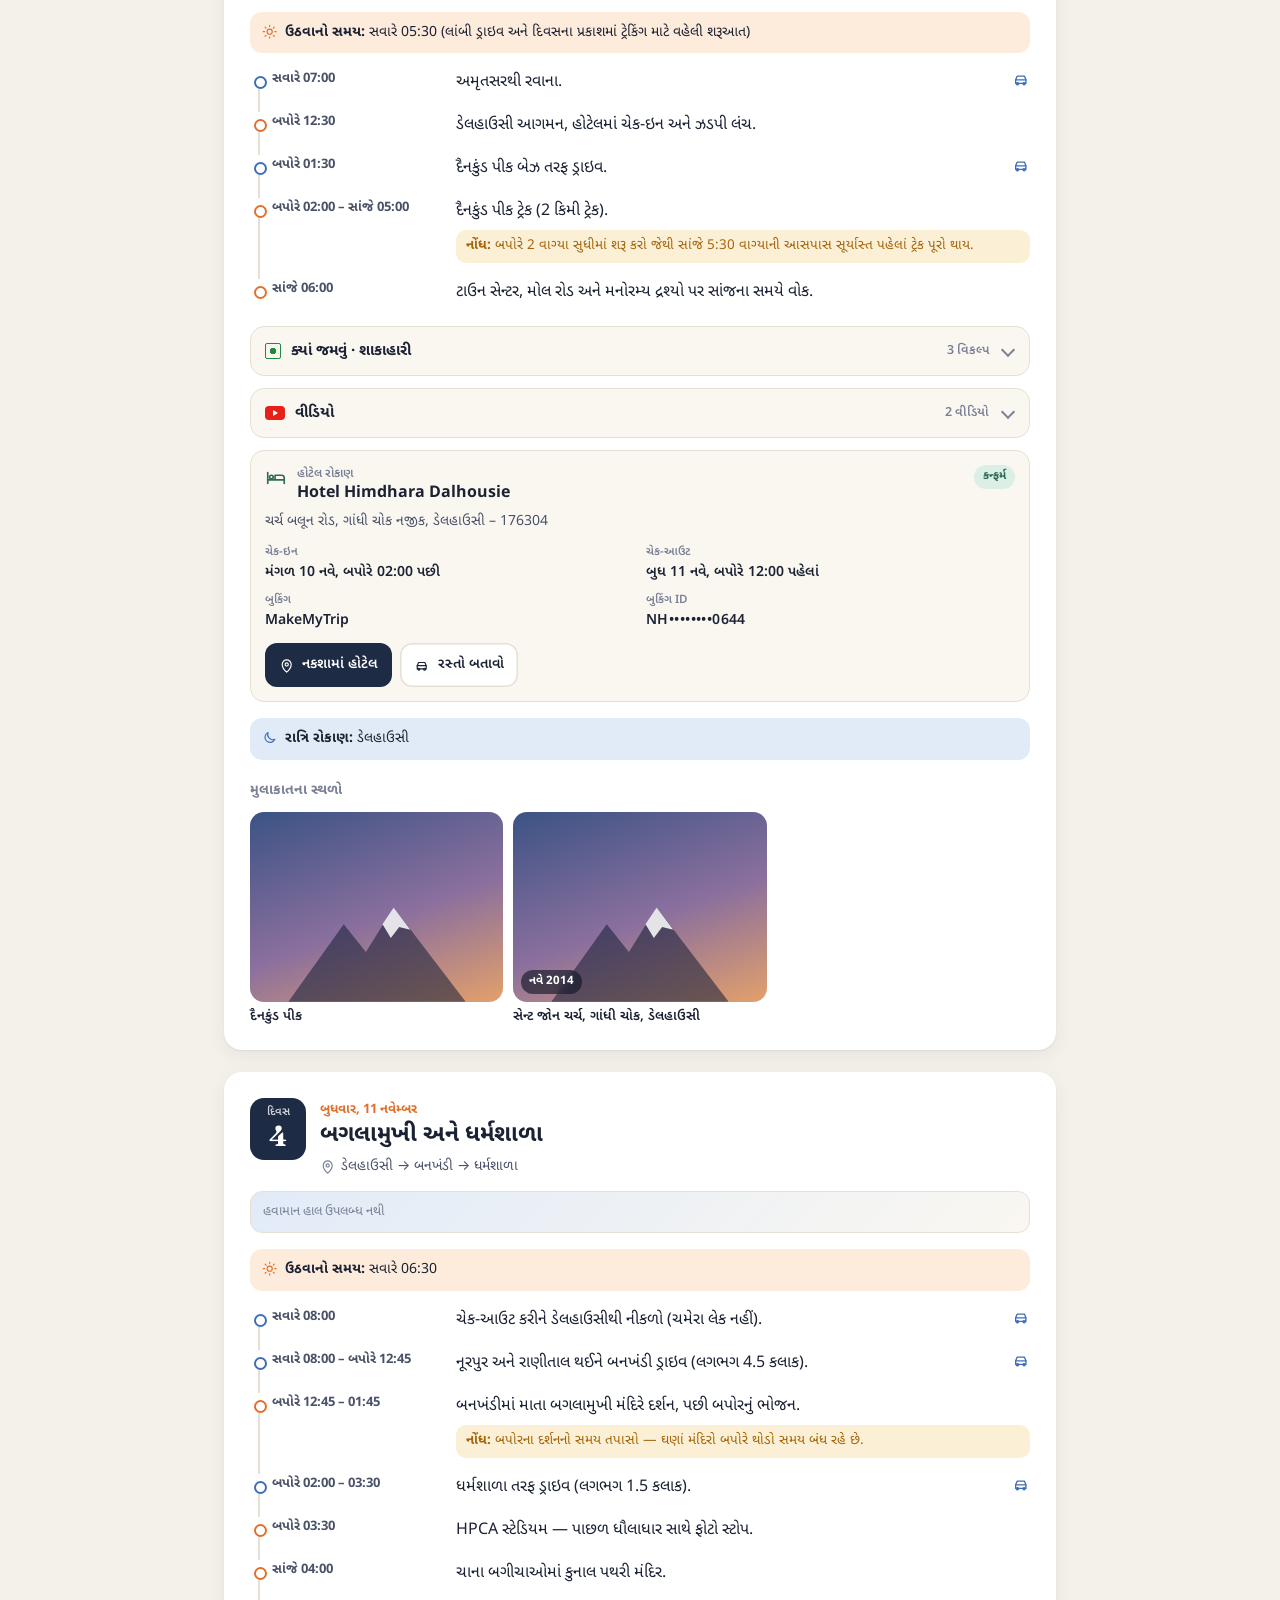
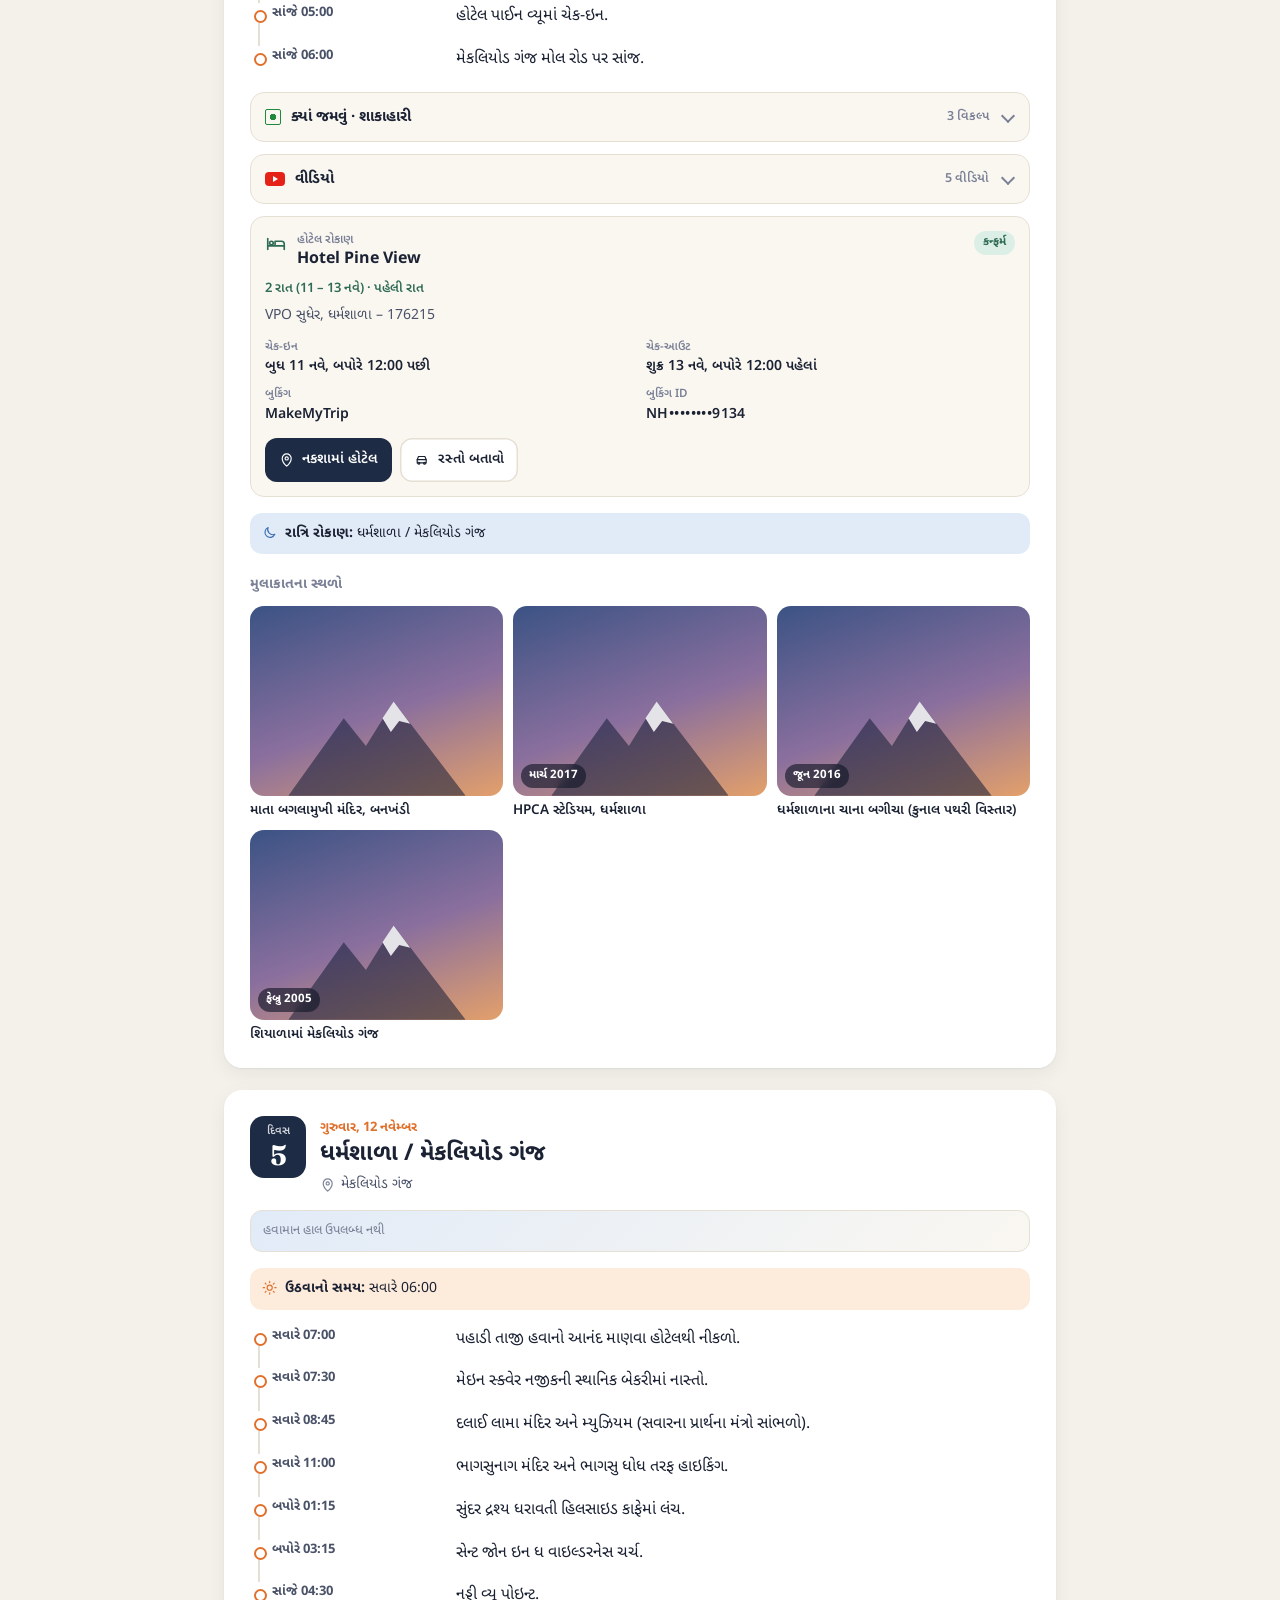
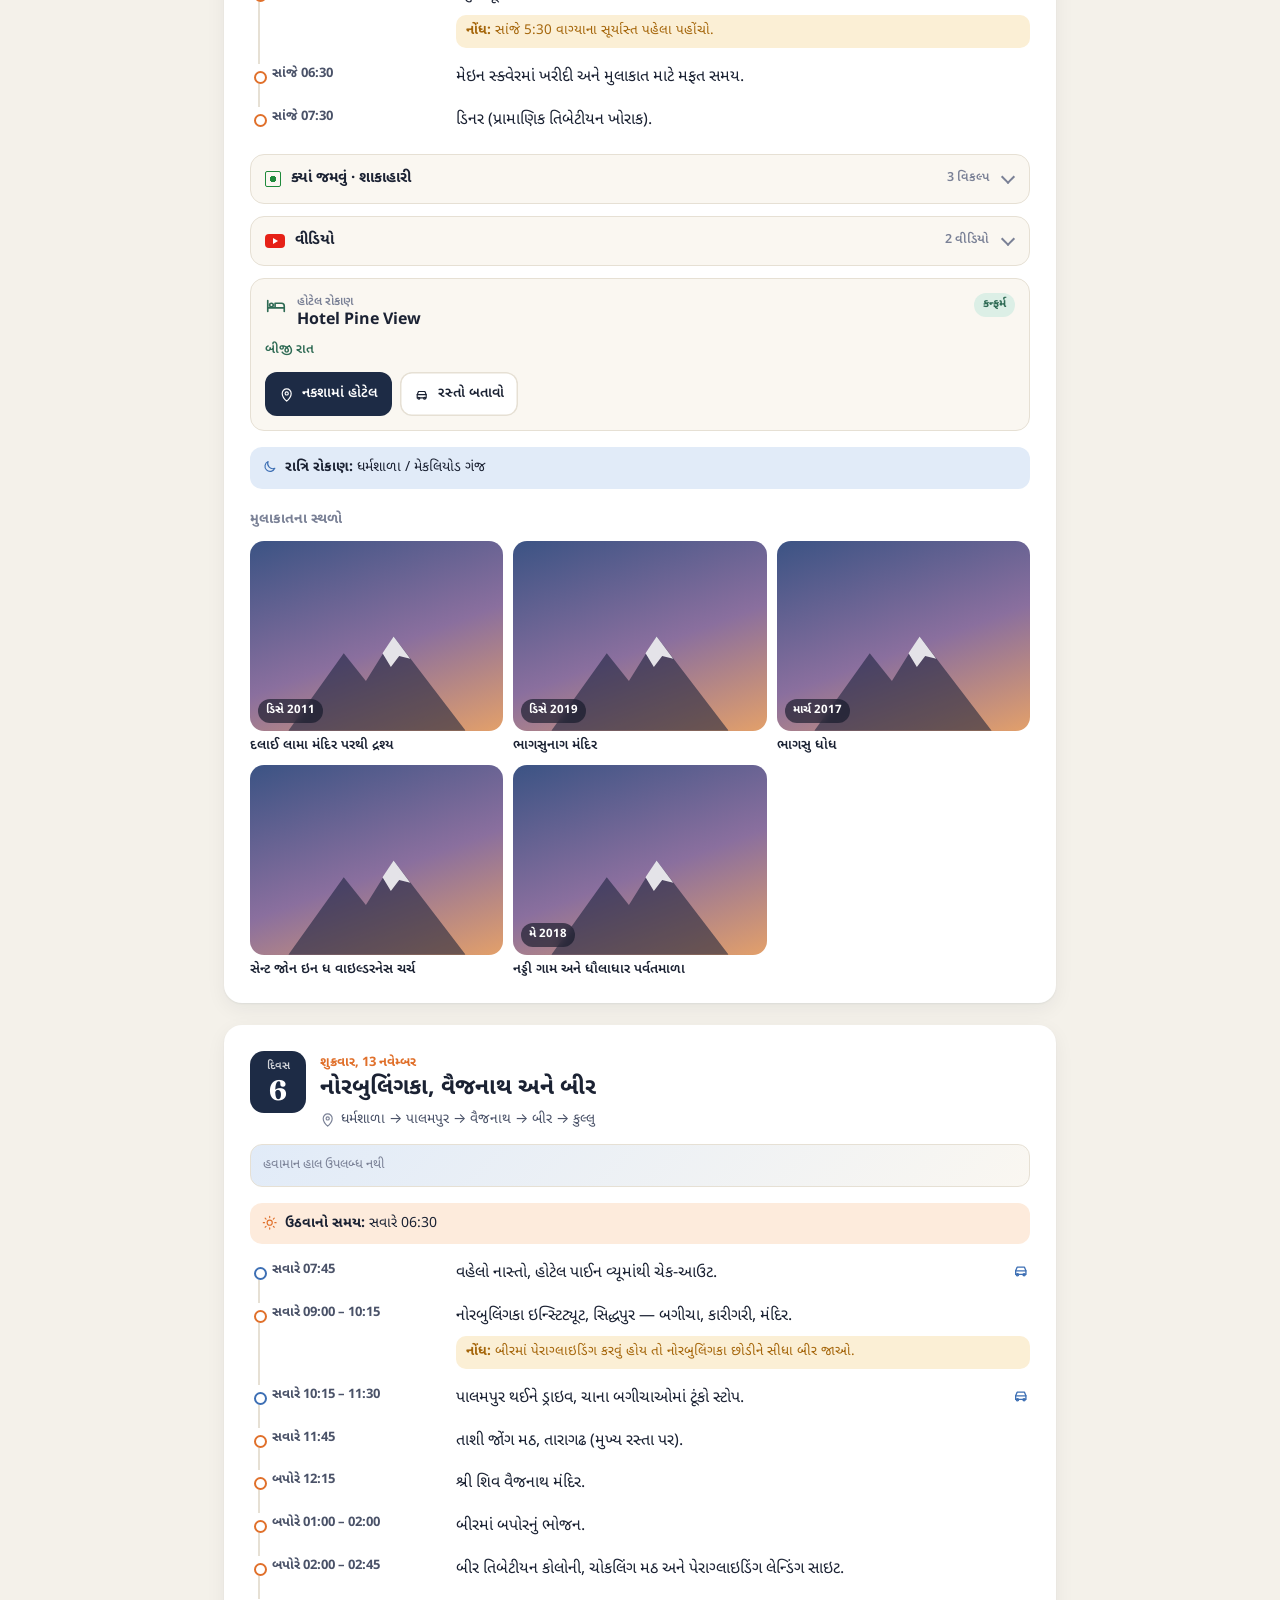
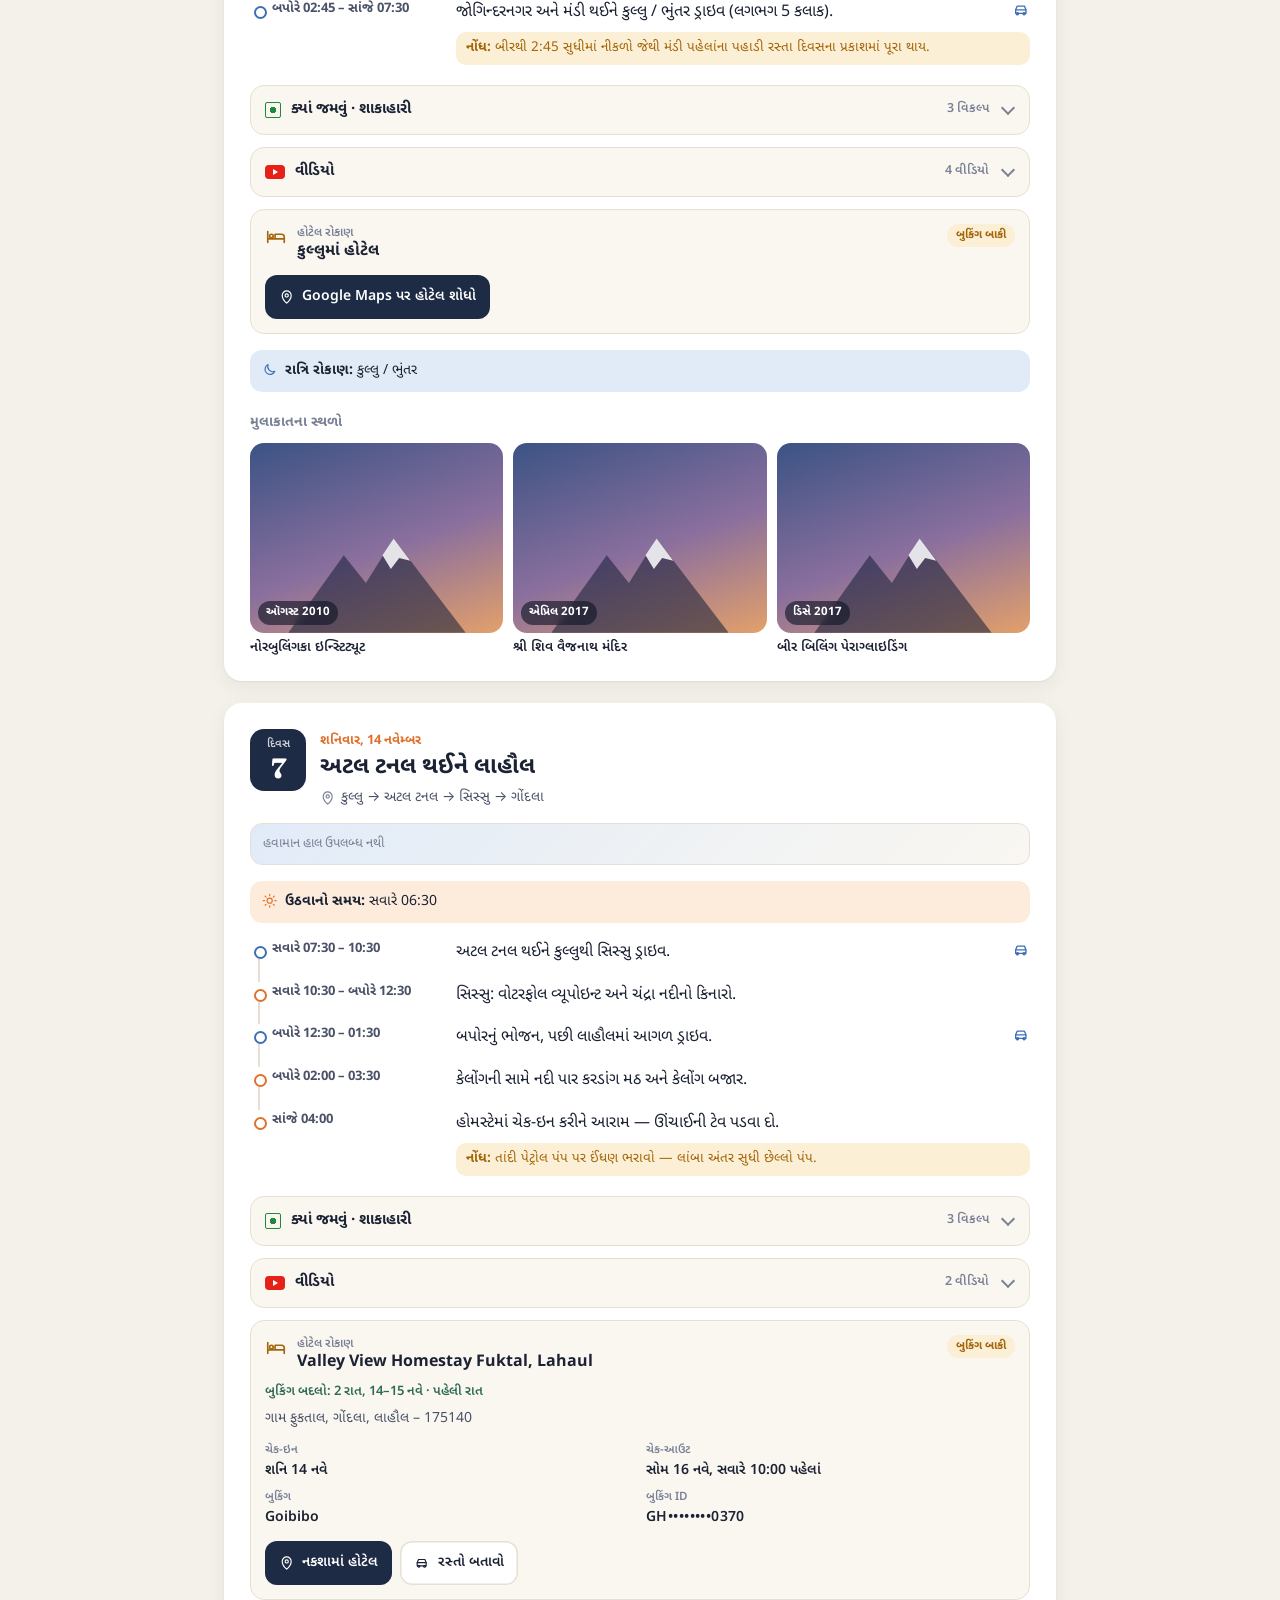
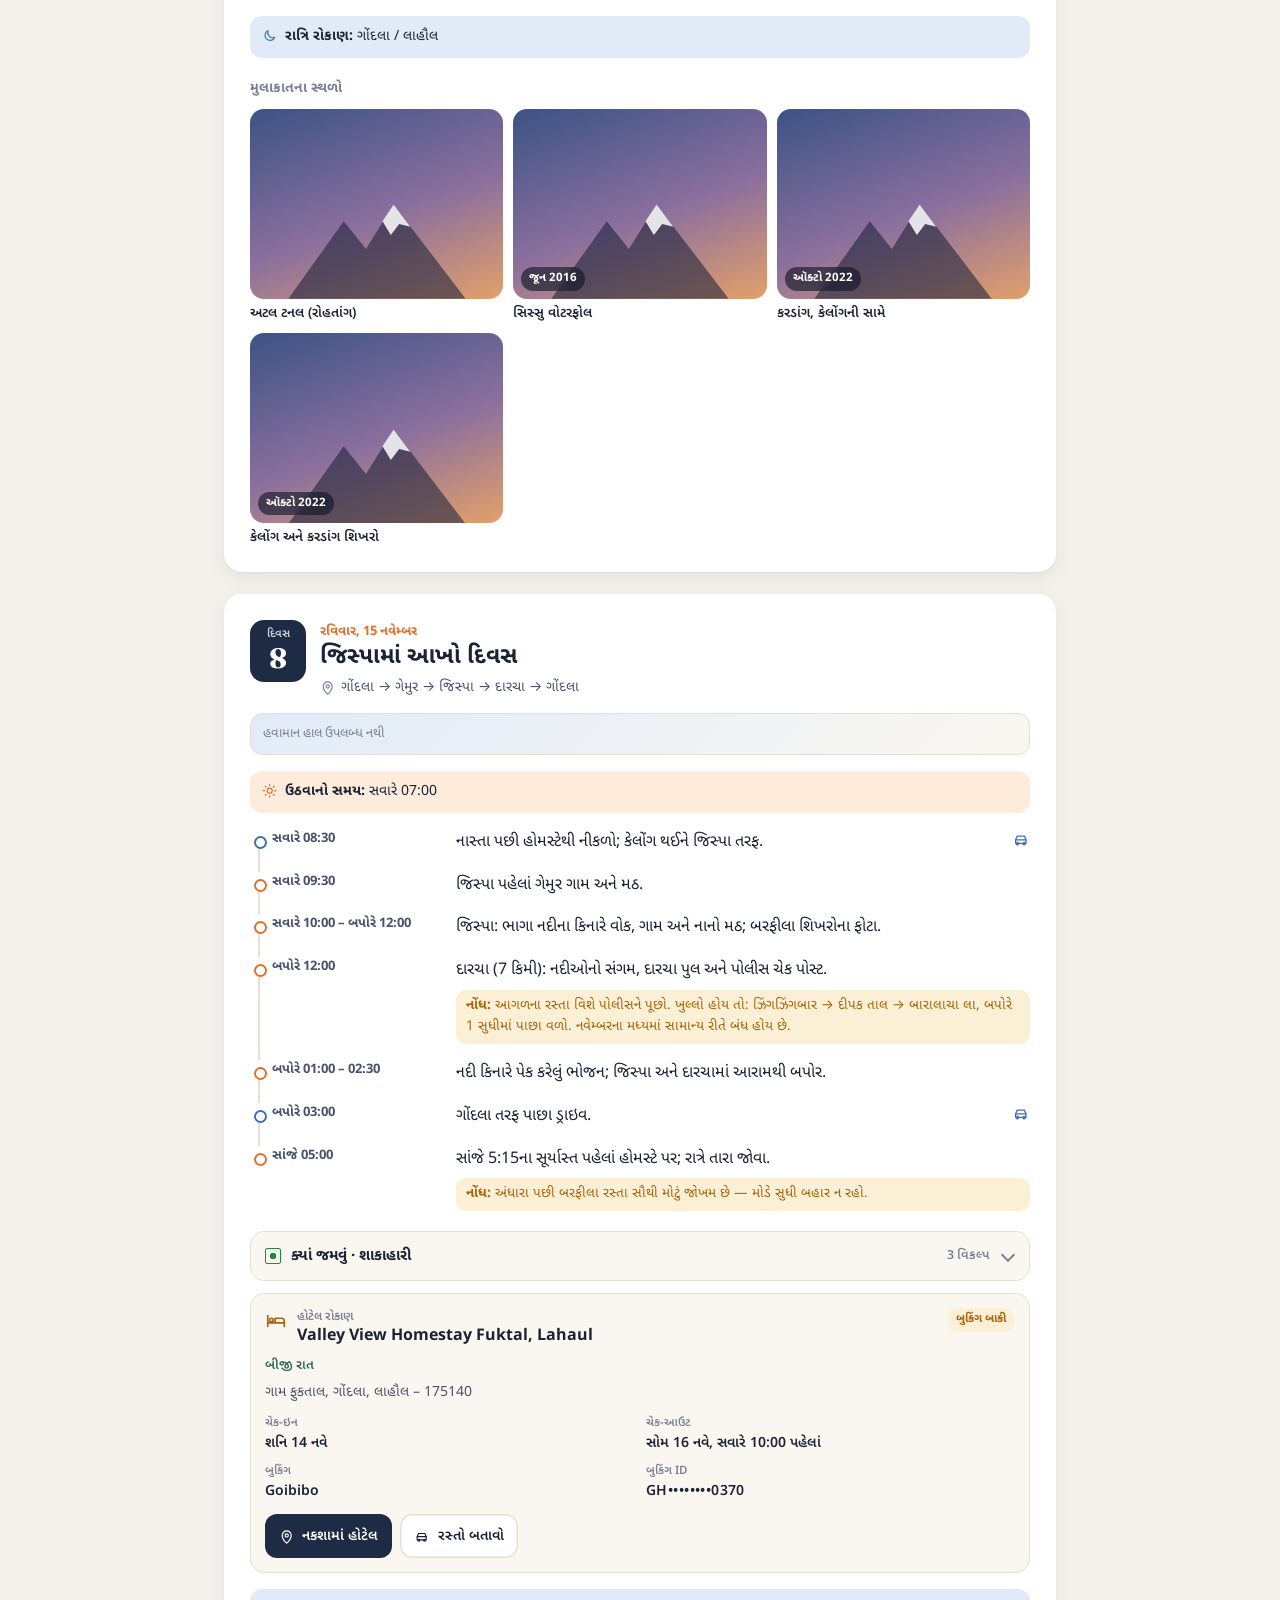
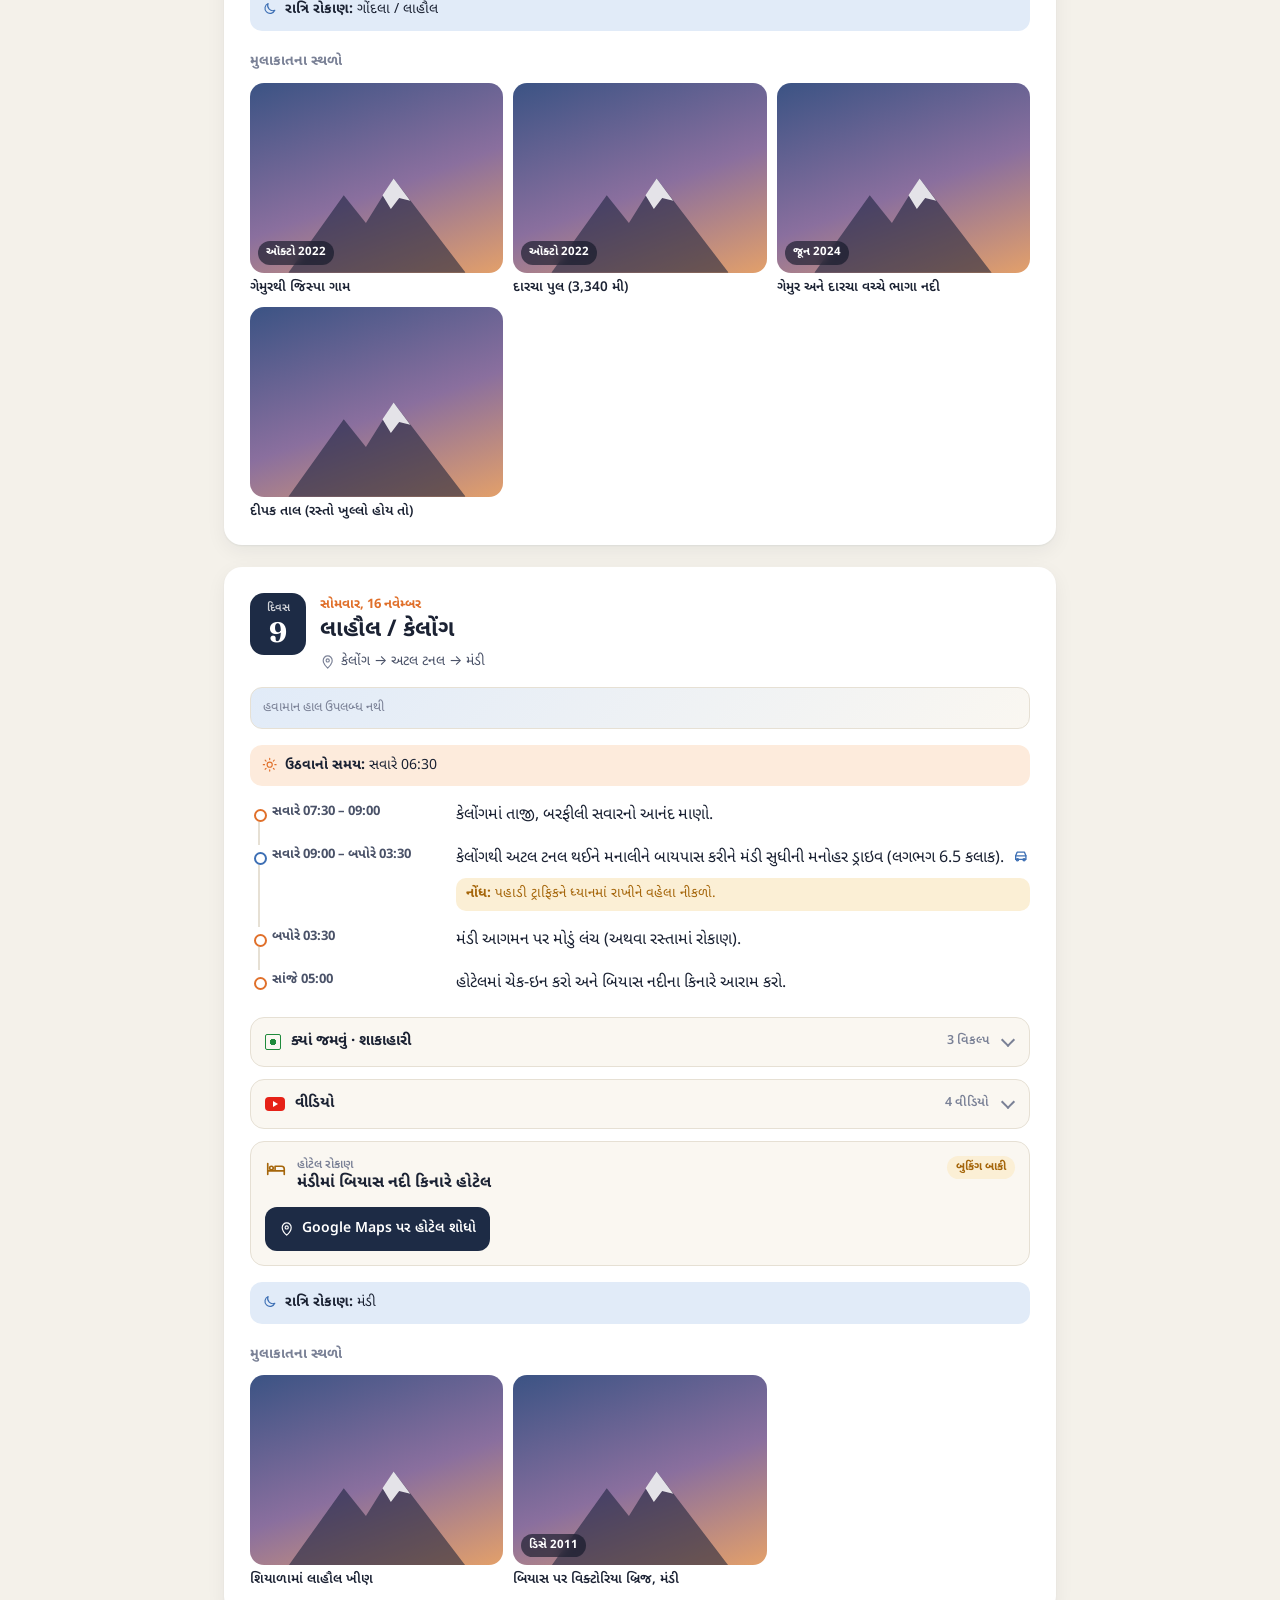
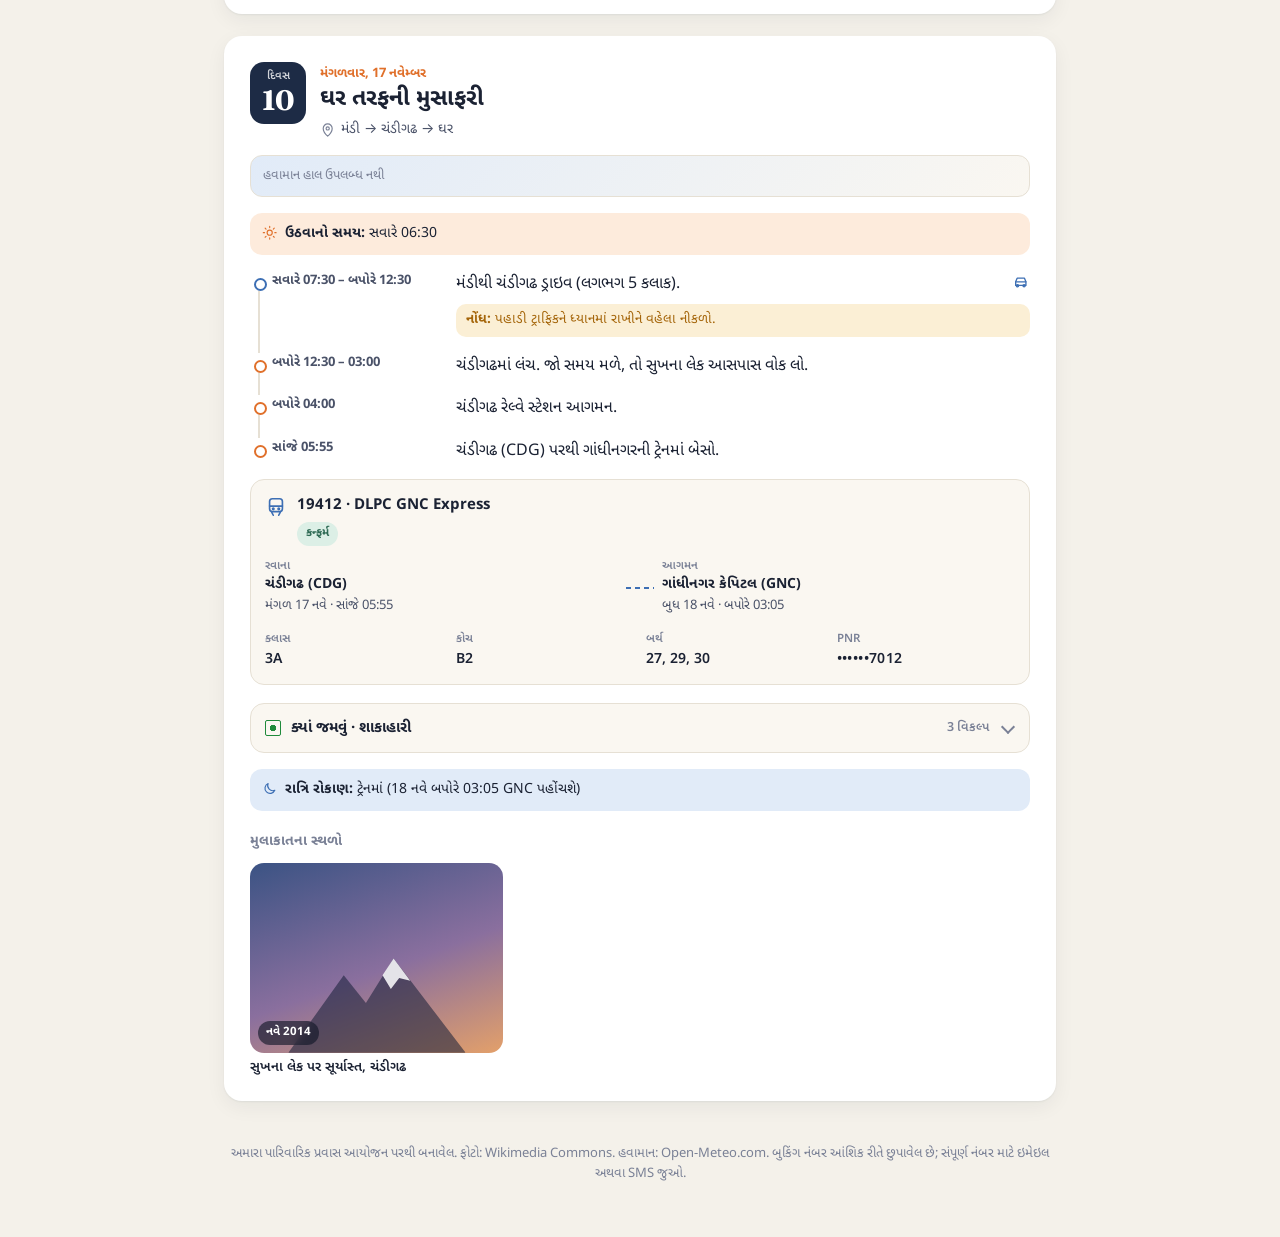
==== commit f4738af2: "Add Download PDF button to both plan pages pdf/ holds pre-built A4 PDFs for the main and alternative" ====
--- a/alt.html
+++ b/alt.html
@@ -57,6 +57,7 @@
       <ol class="route" id="route"></ol>
       <a class="status" id="status" href="#"></a>
       <a class="plan-link" id="plan-link" href="./"></a>
+      <a class="pdf-link" id="pdf-link" href="pdf/alt-gu.pdf" download></a>
     </div>
   </header>
 
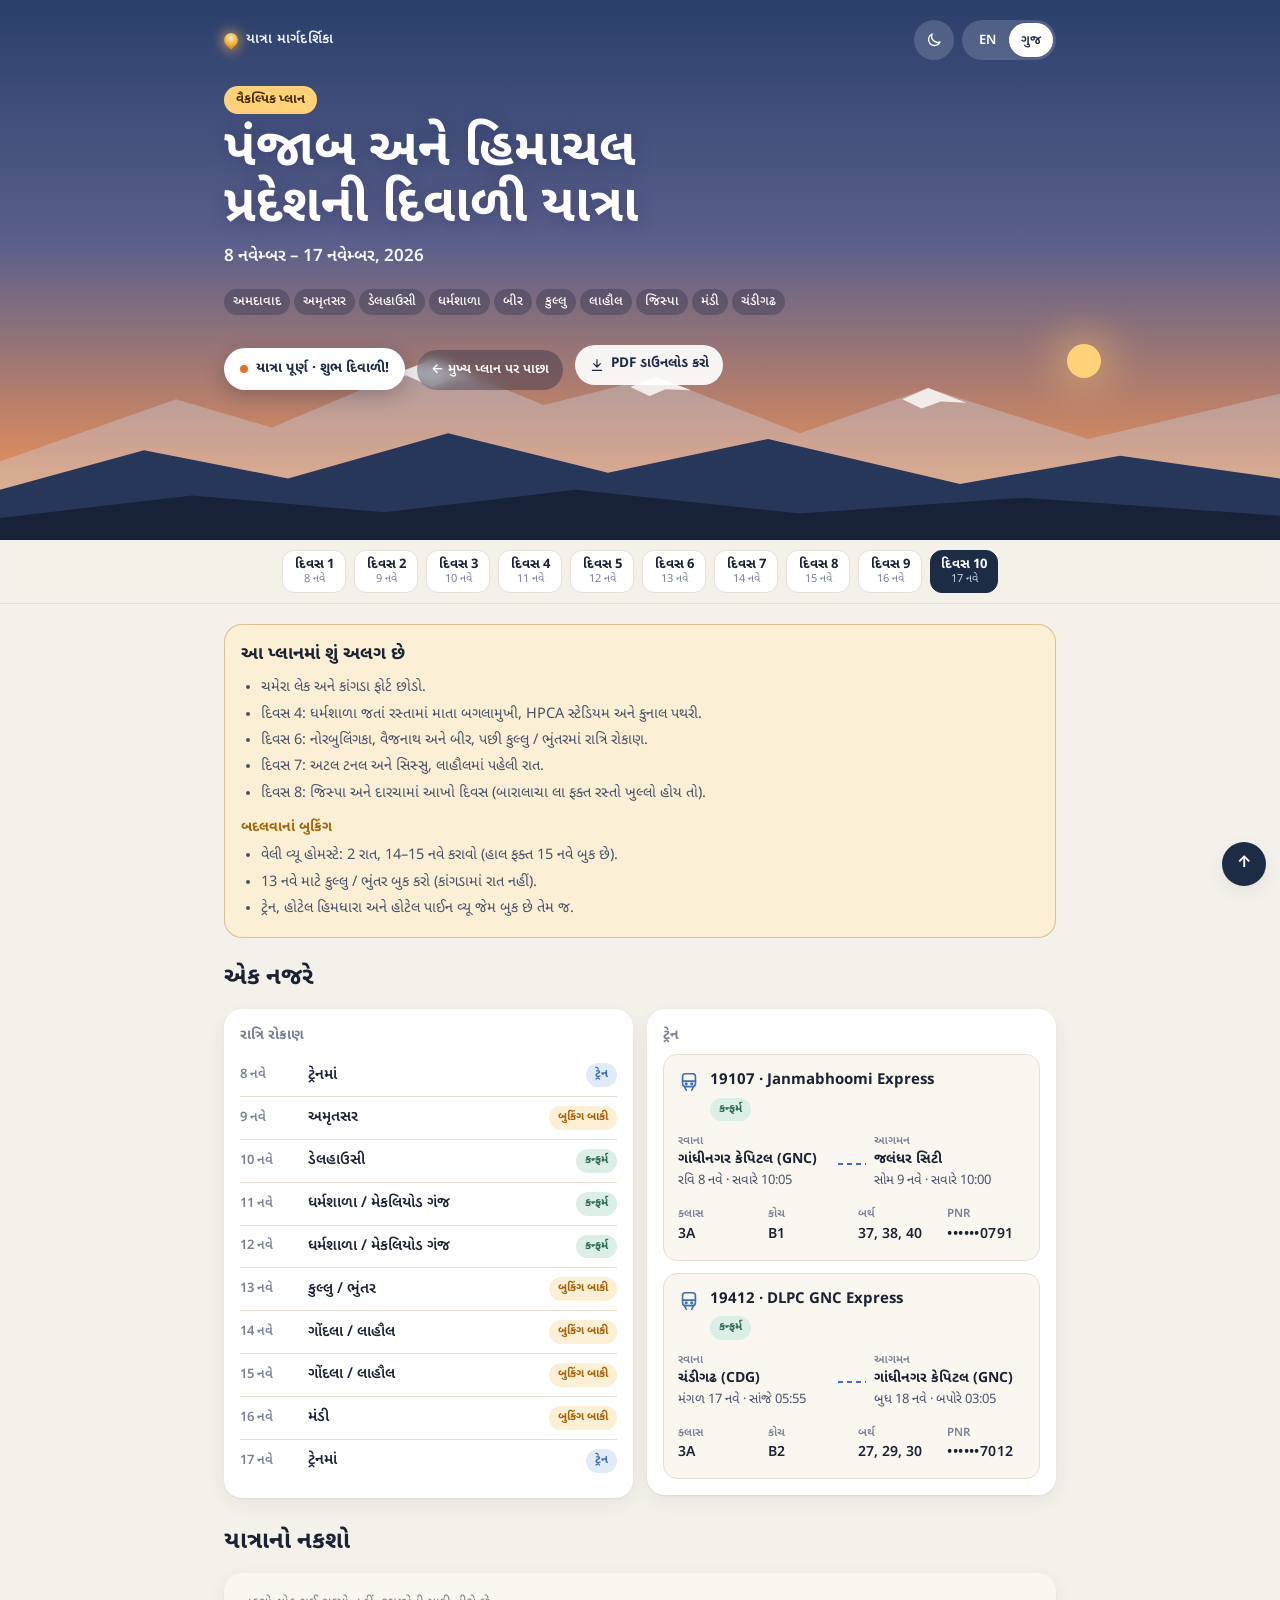
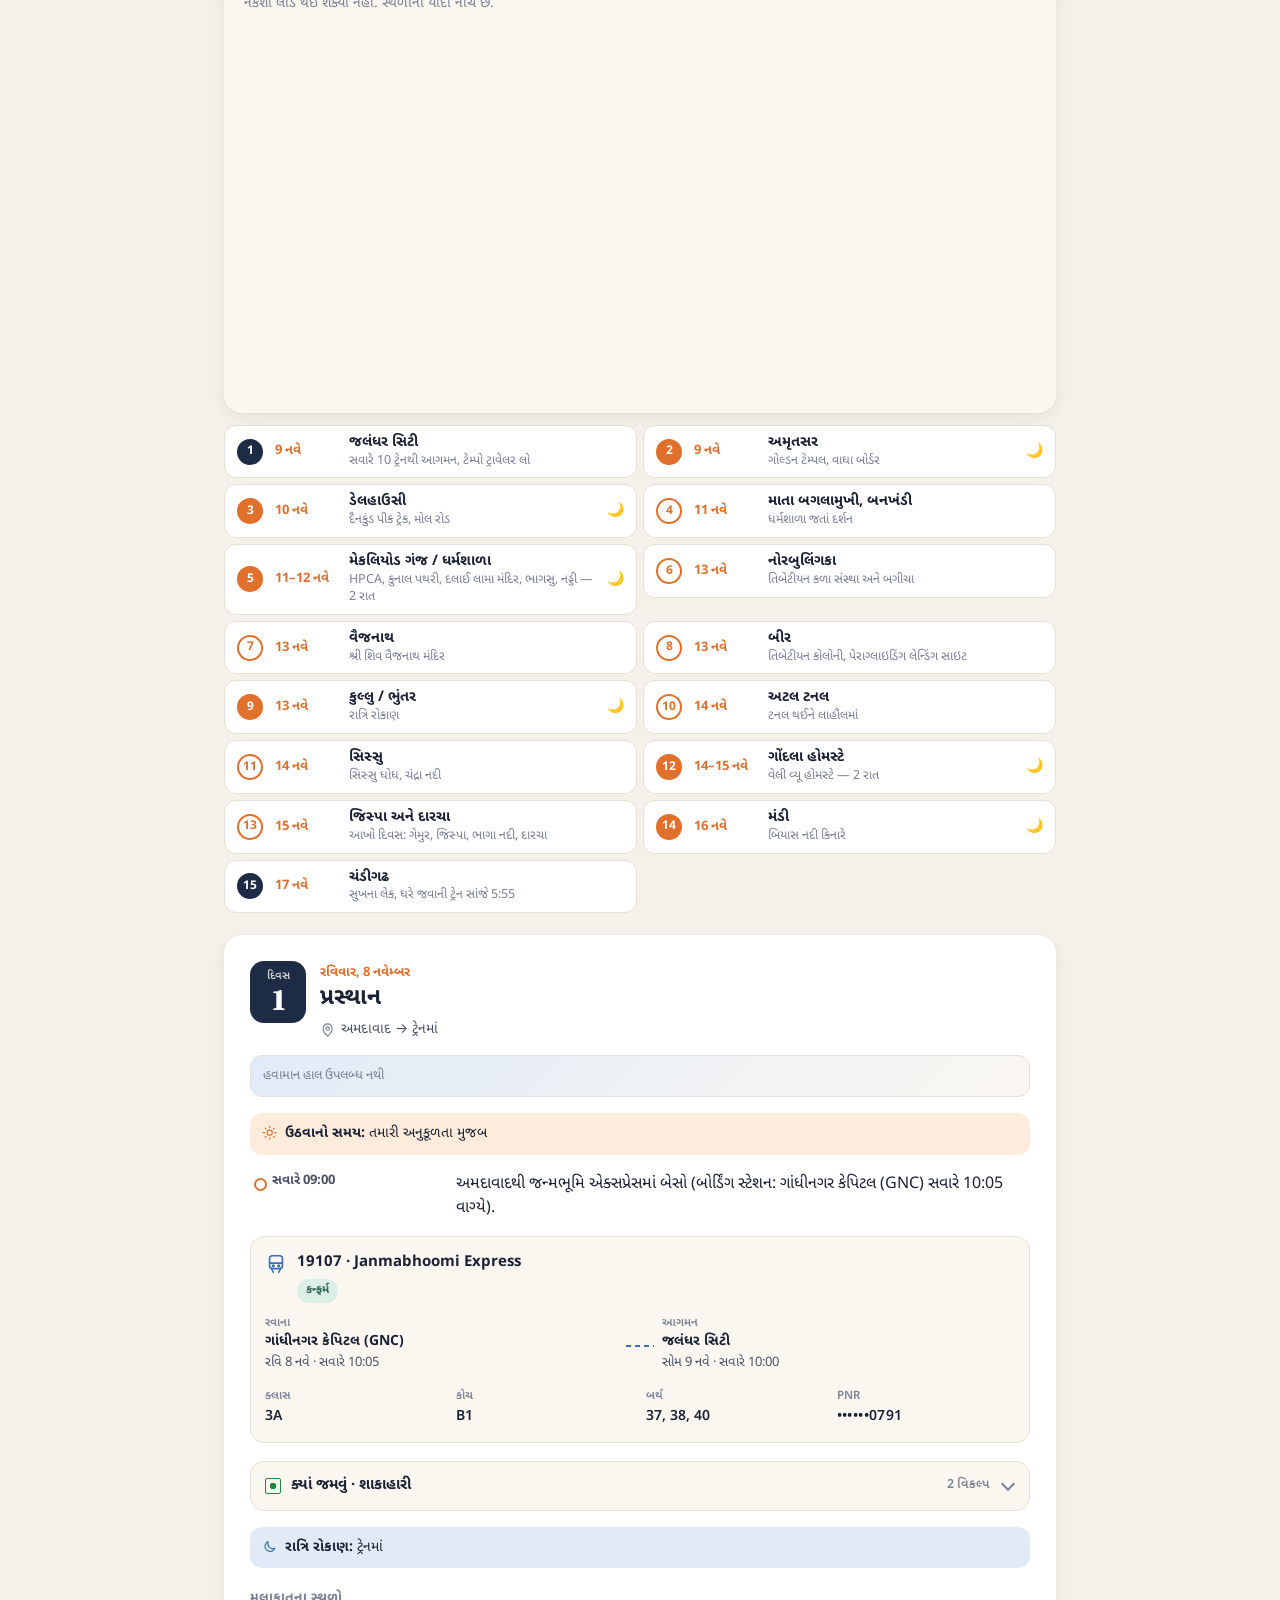
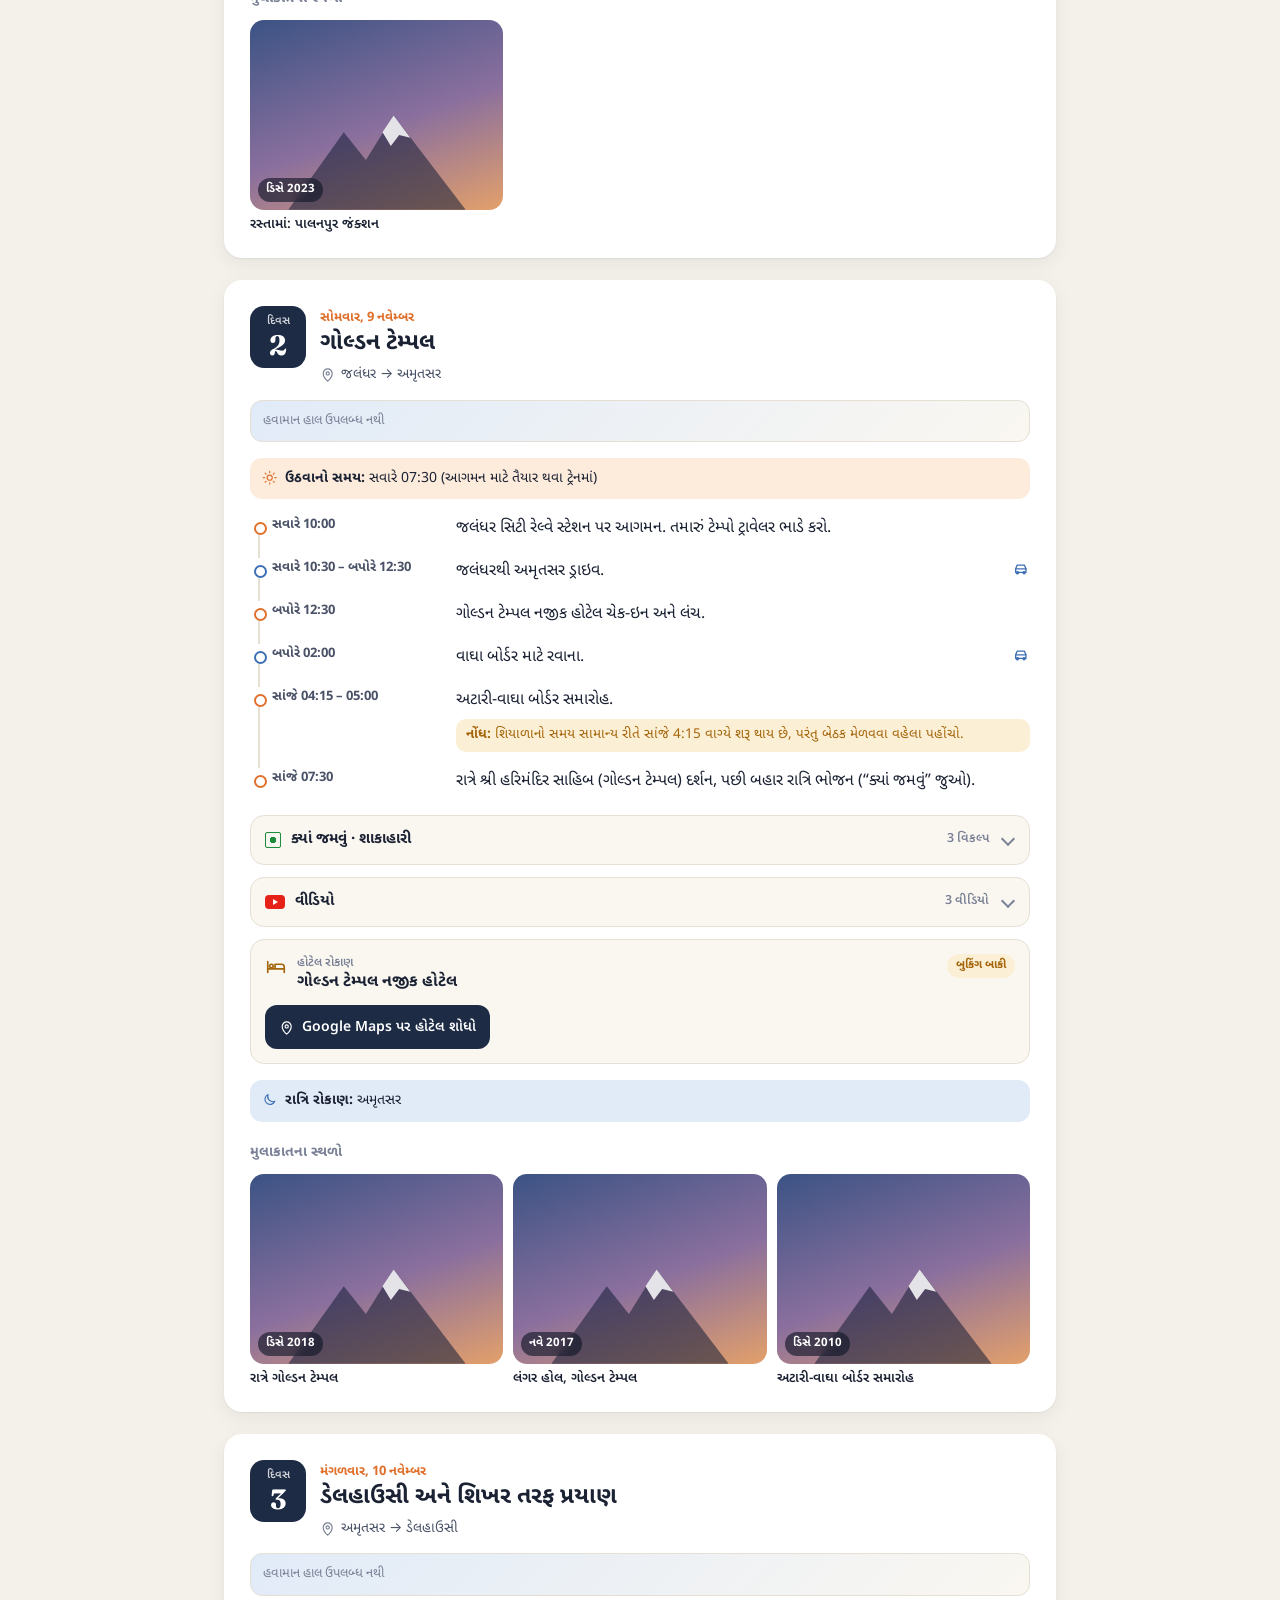
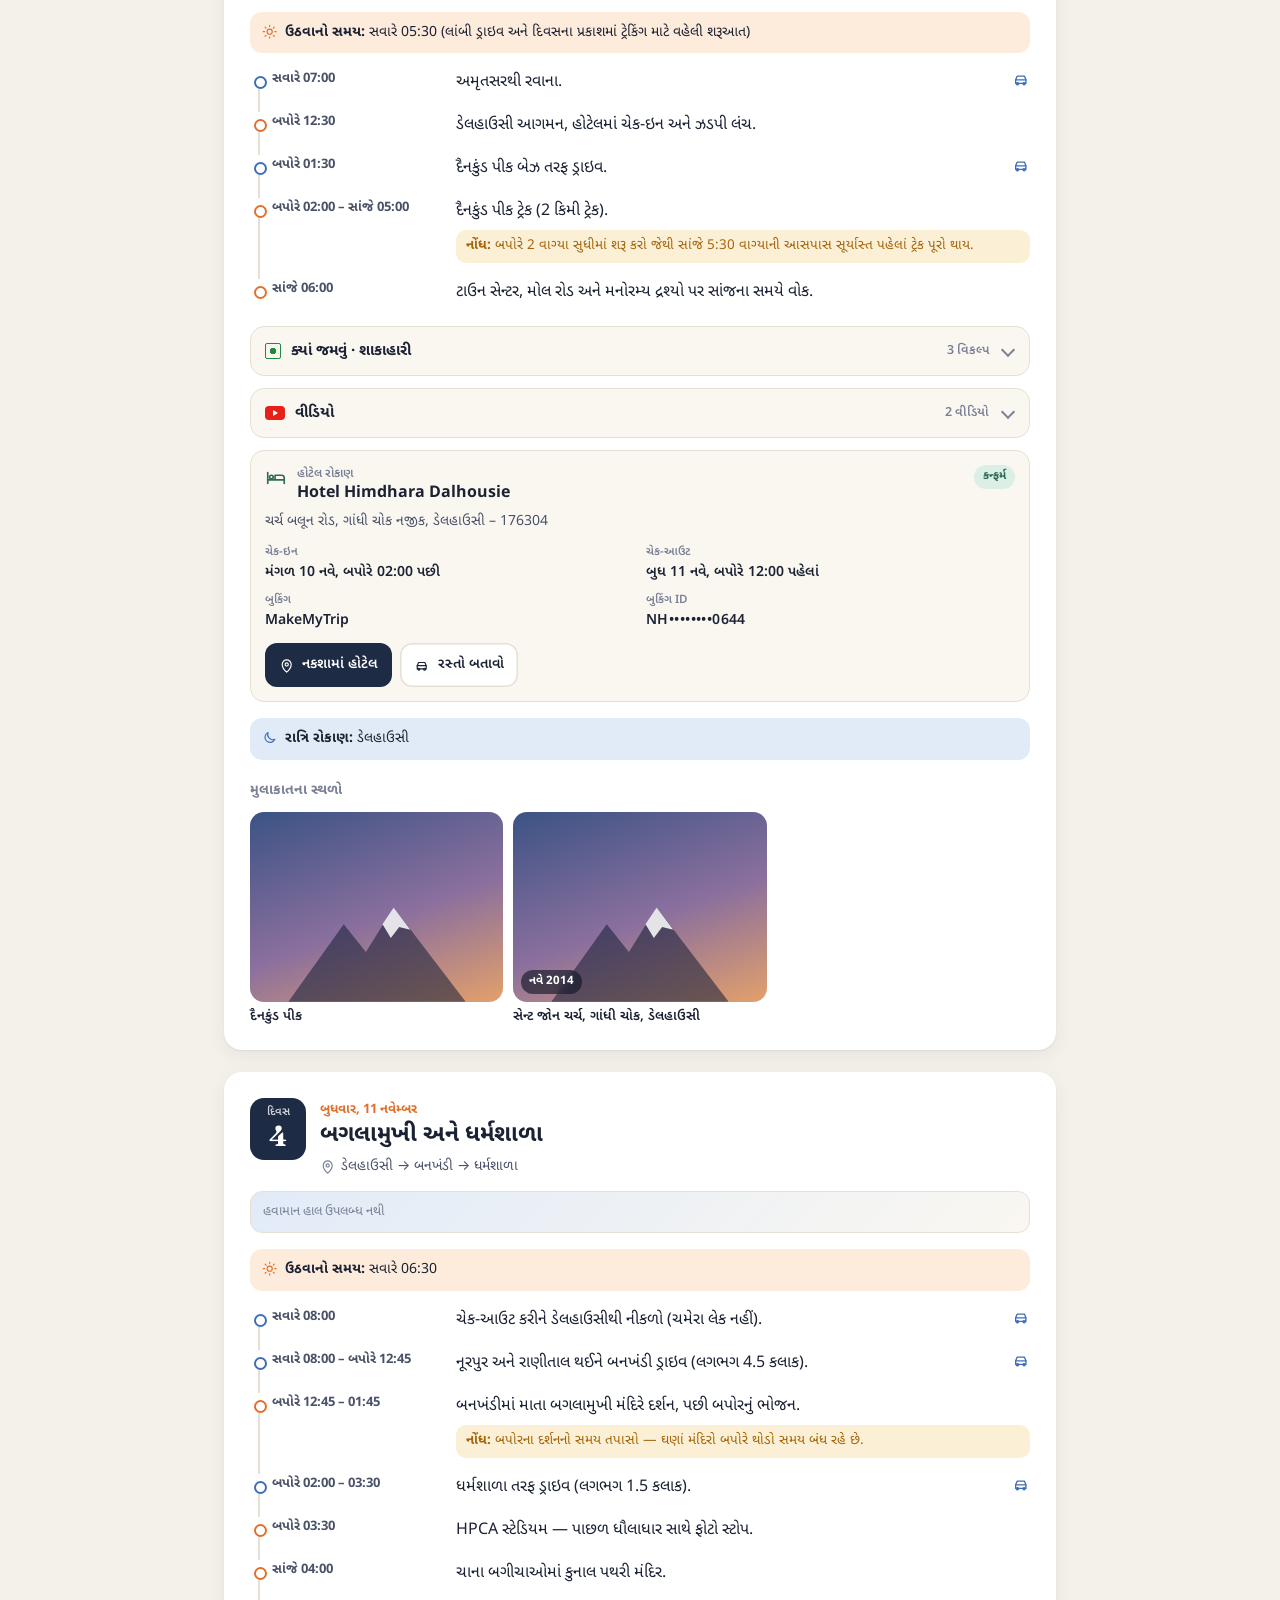
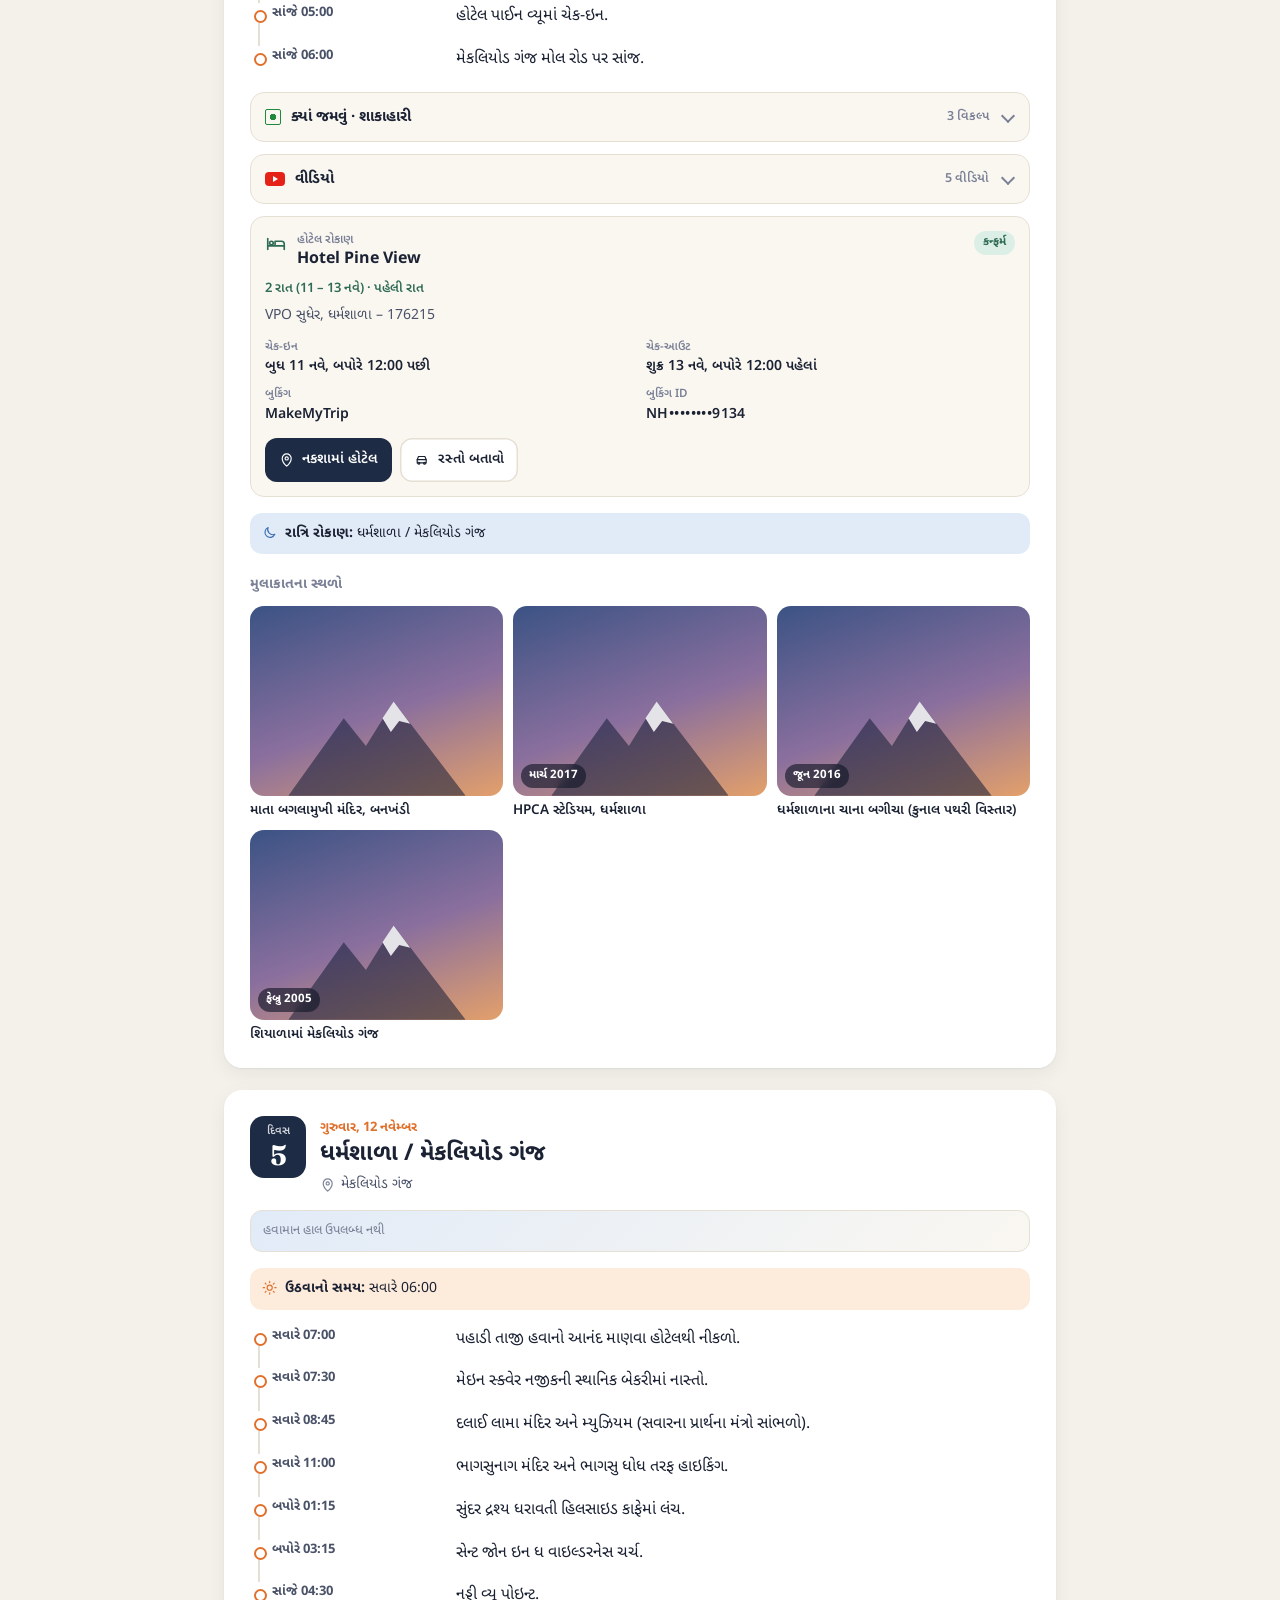
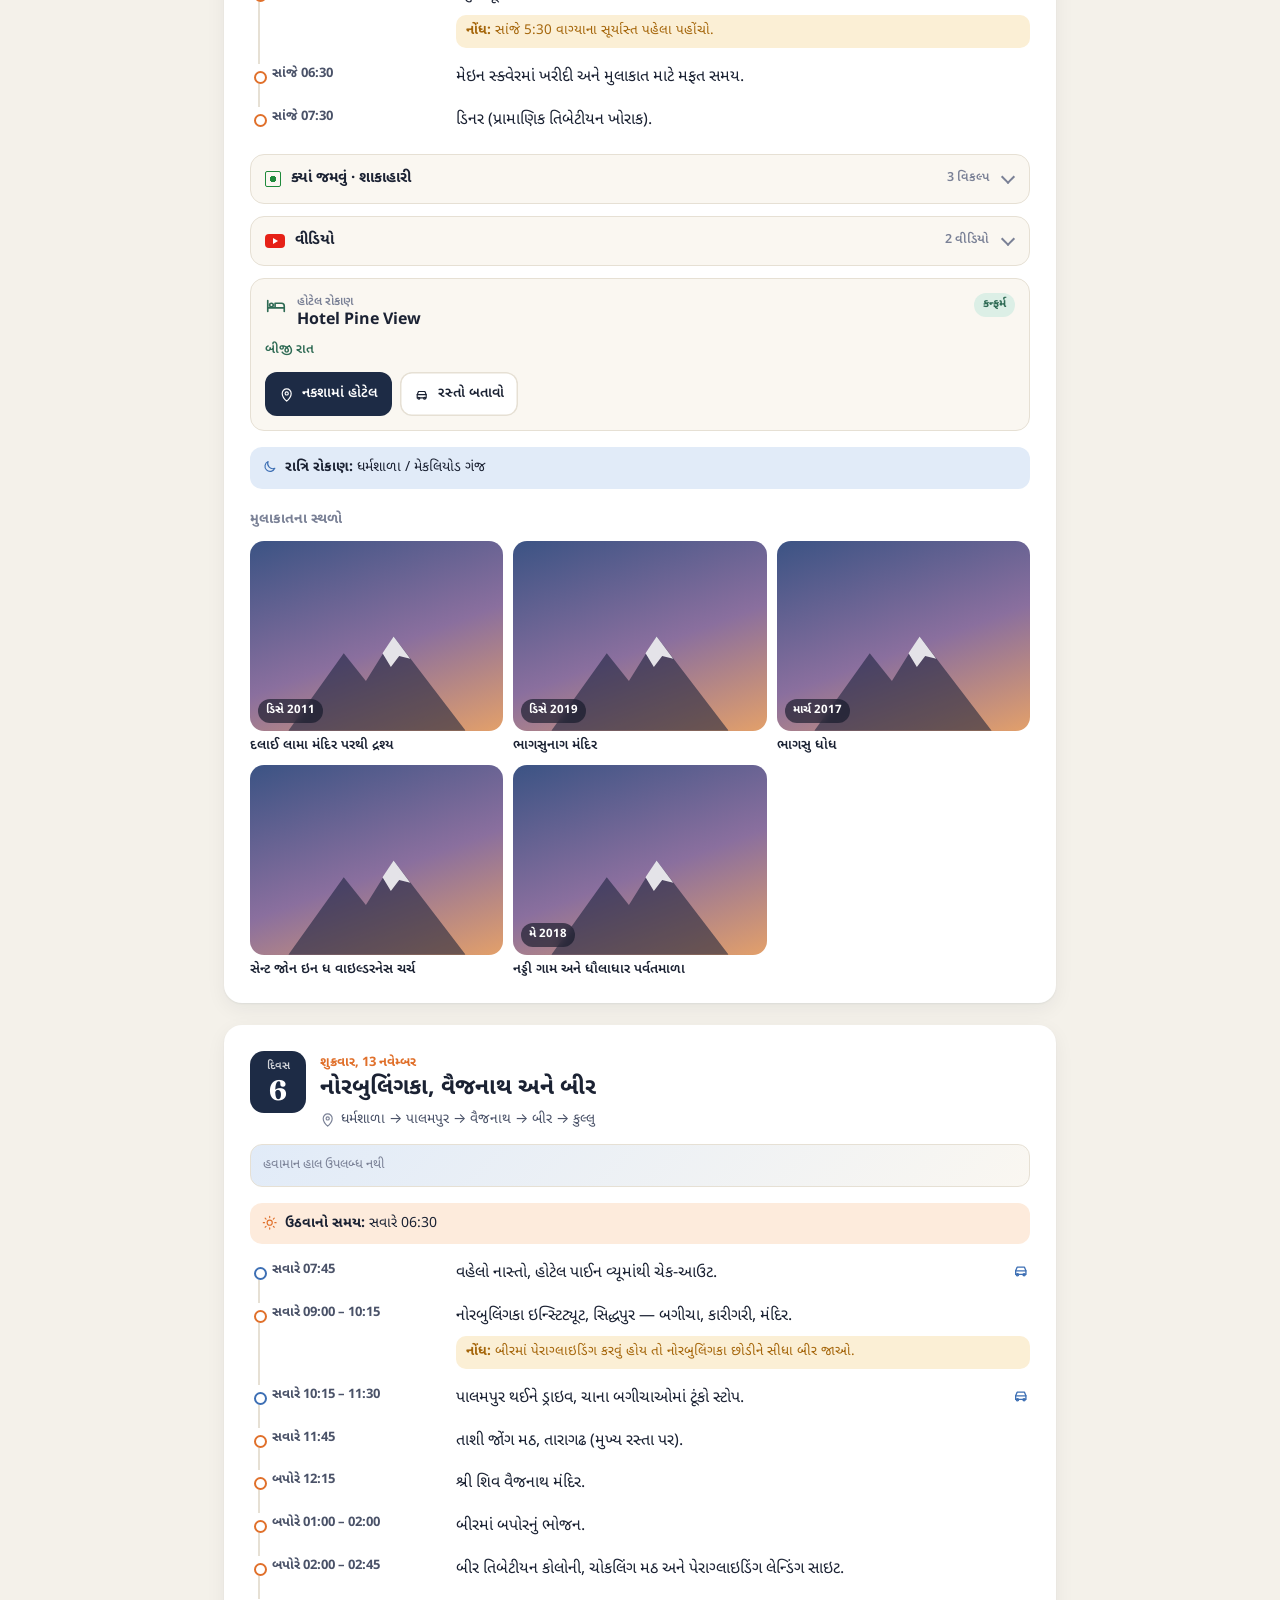
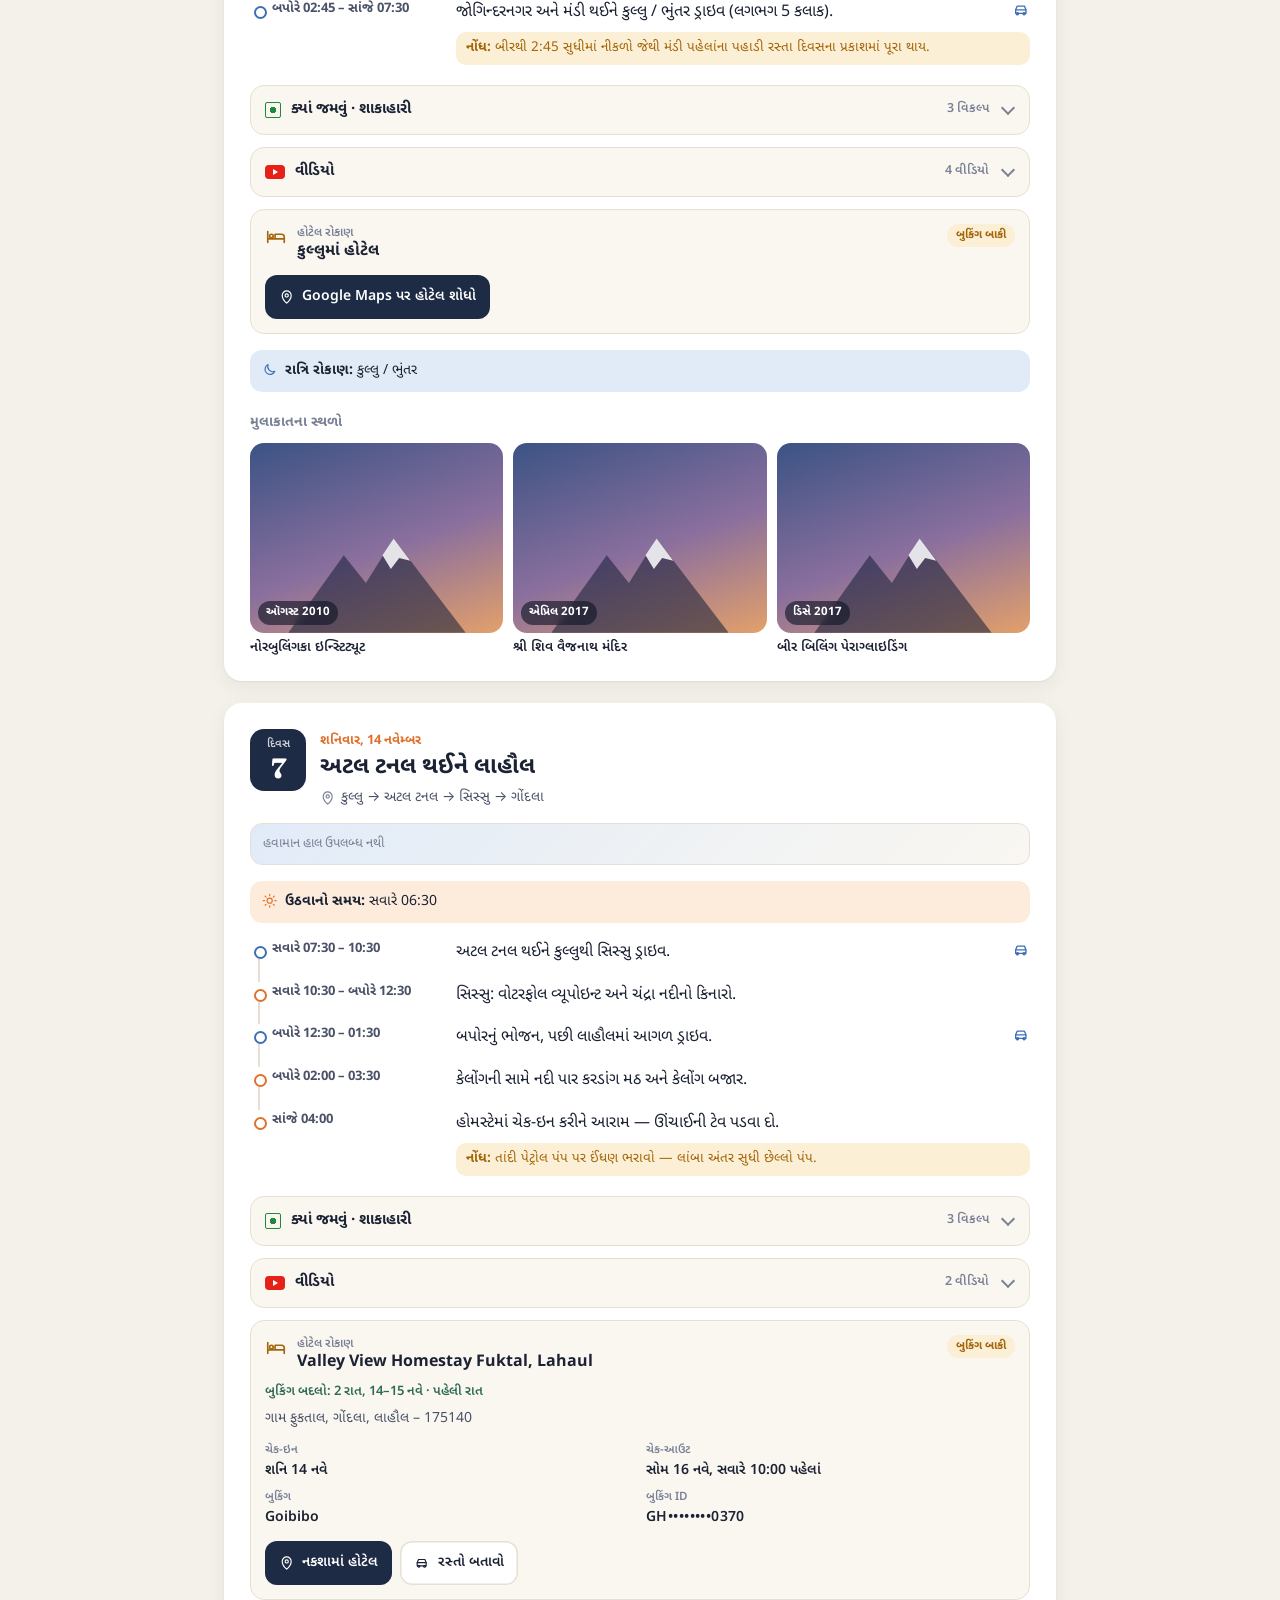
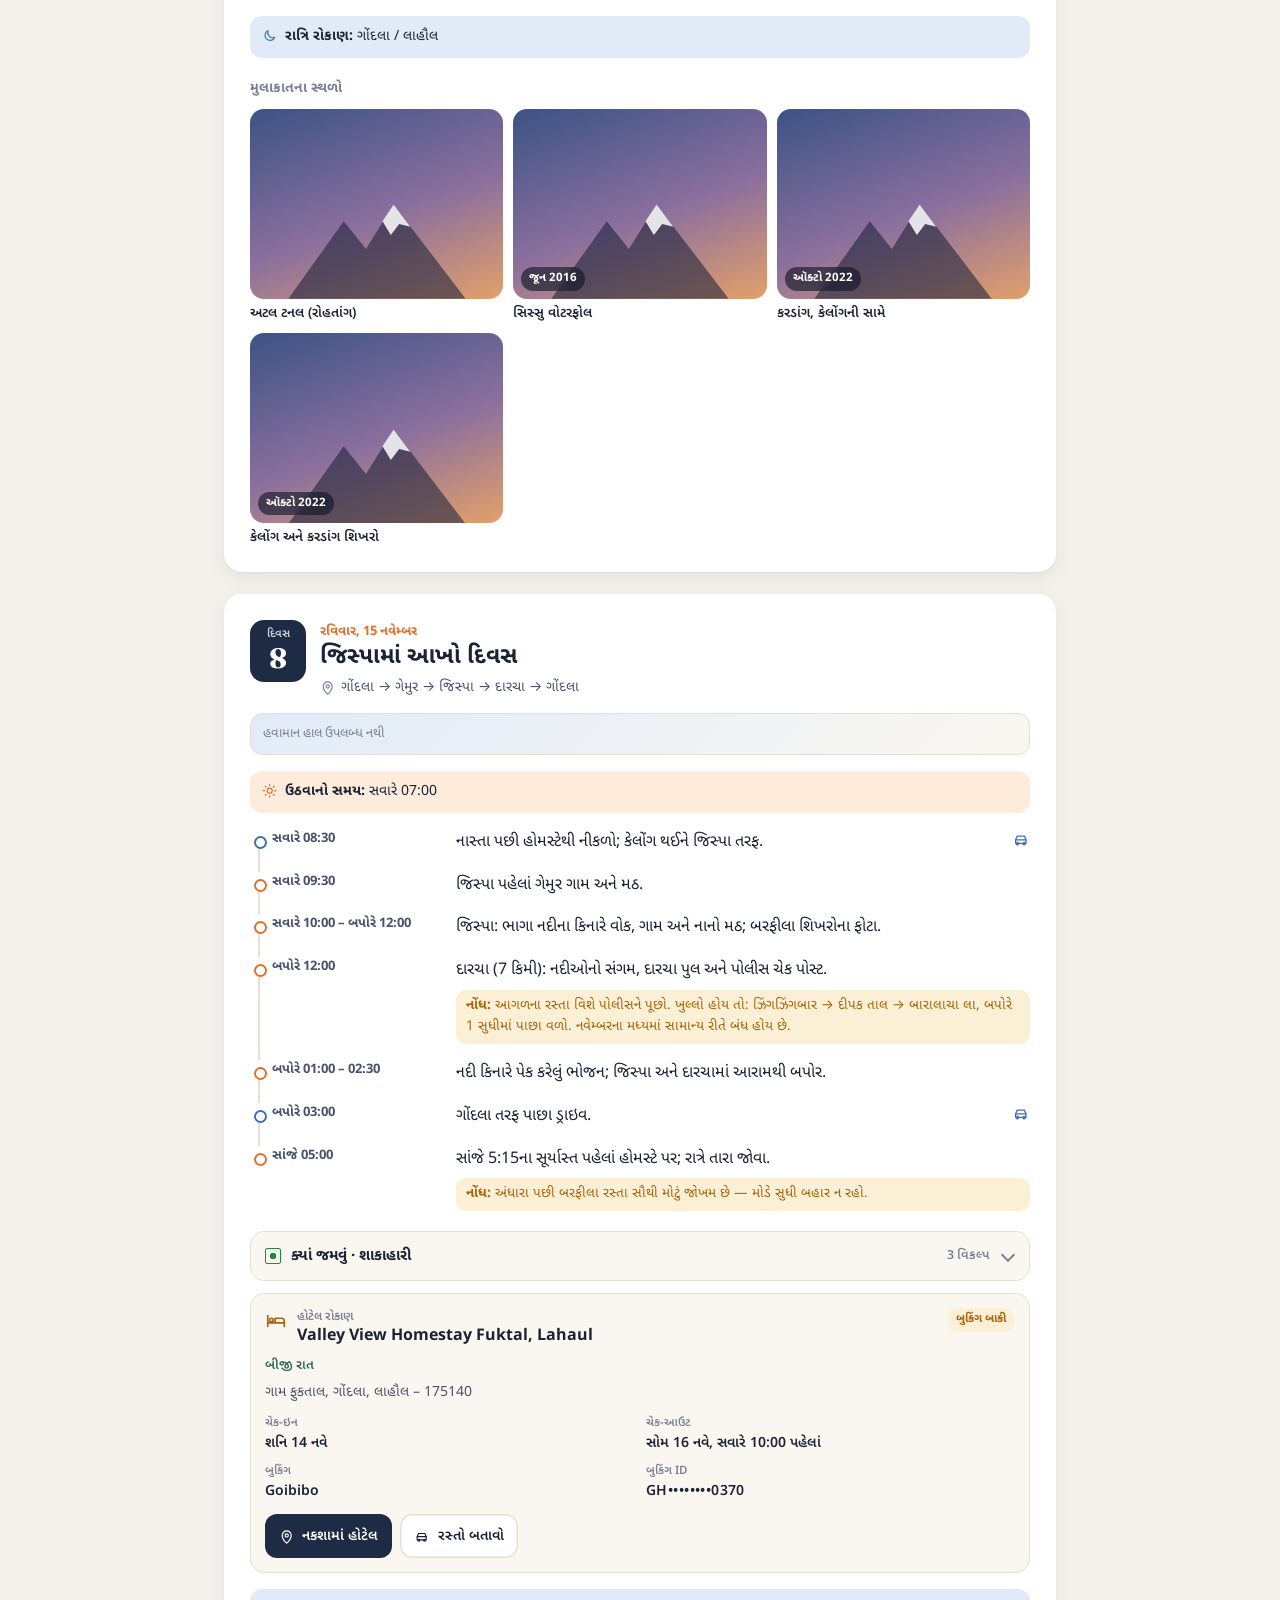
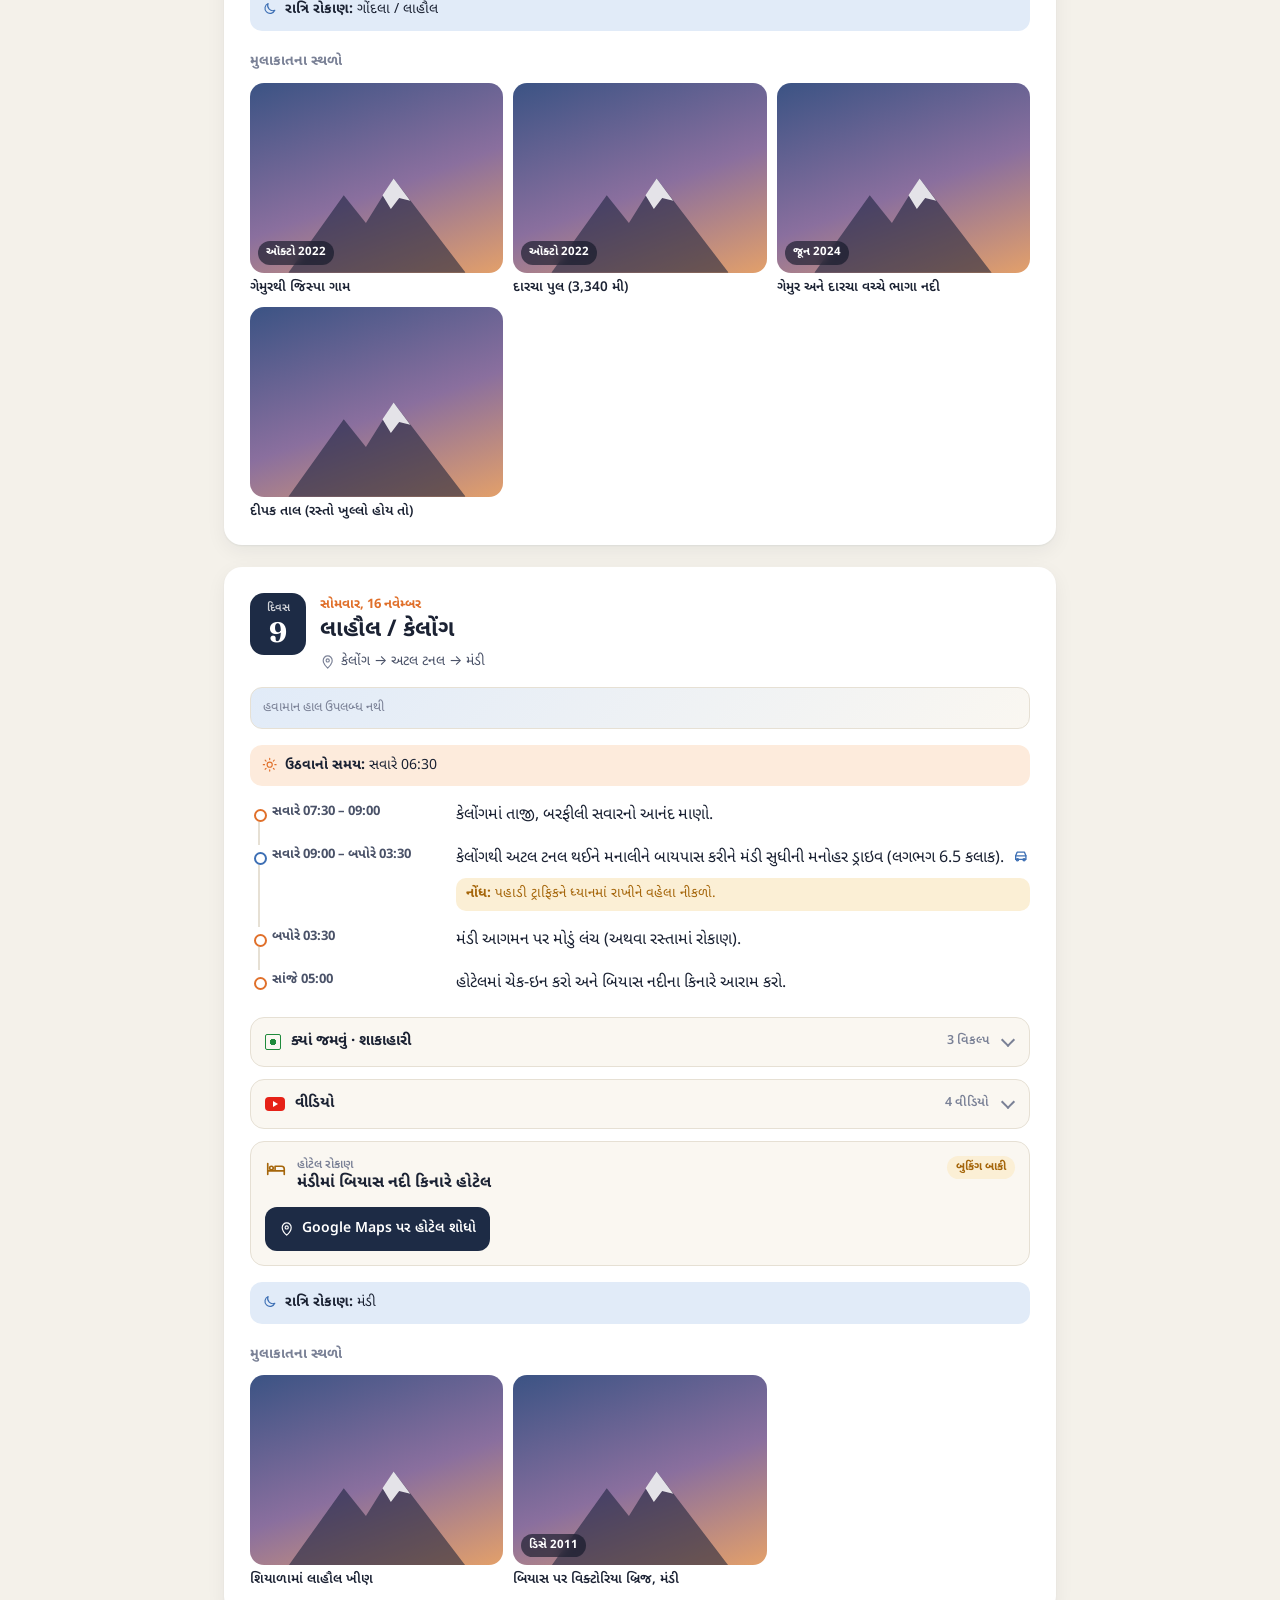
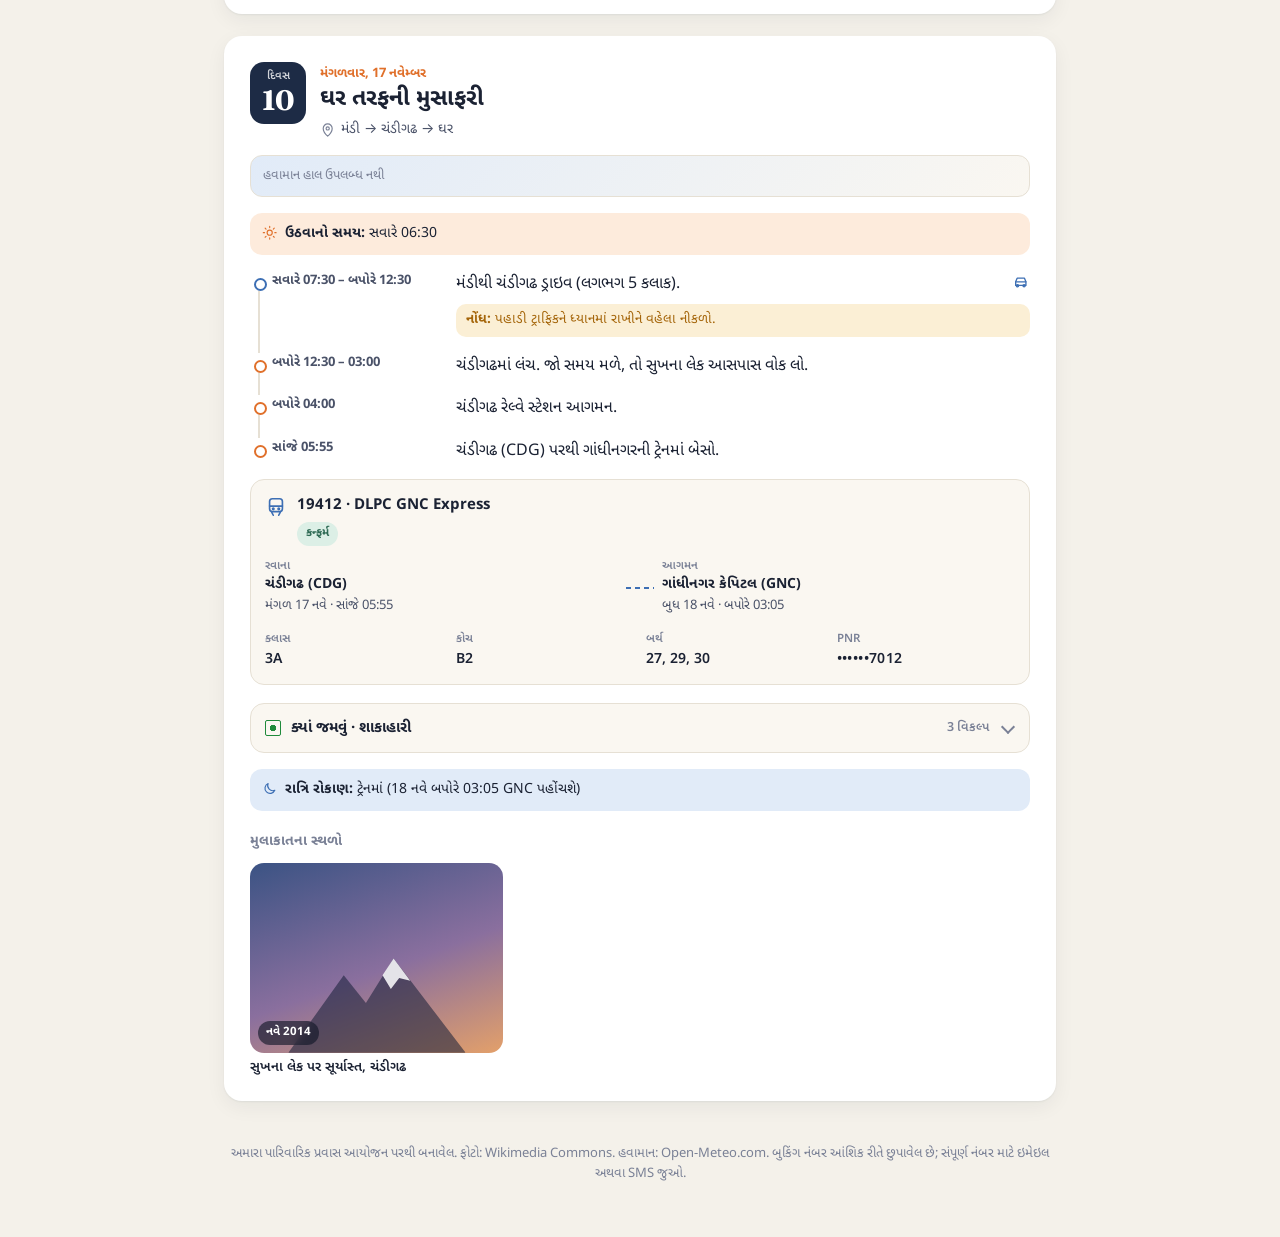
==== commit e0b4a8e9: "Add light/dark mode button; hide alt-plan label on main page A sun/moon button next to the language " ====
--- a/alt.html
+++ b/alt.html
@@ -23,6 +23,11 @@
     (function () {
       var v = Date.now();
       var root = document.documentElement;
+      // Light / dark: the saved choice wins; otherwise follow the phone setting.
+      var saved = null;
+      try { saved = localStorage.getItem("theme"); } catch (e) {}
+      var dark = window.matchMedia && matchMedia("(prefers-color-scheme: dark)").matches;
+      root.setAttribute("data-theme", saved === "light" || saved === "dark" ? saved : dark ? "dark" : "light");
       root.classList.add("loading");
       var show = function () { root.classList.remove("loading"); };
       var css = document.createElement("link");
@@ -46,9 +51,12 @@
     <div class="hero-inner">
       <div class="topbar">
         <span class="brand"><span class="diya" aria-hidden="true"></span><span data-i18n="brand"></span></span>
-        <div class="lang" role="group" aria-label="Language">
-          <button type="button" data-lang="en">EN</button>
-          <button type="button" data-lang="gu">ગુજ</button>
+        <div class="top-actions">
+          <button type="button" class="theme-btn" id="theme-btn"></button>
+          <div class="lang" role="group" aria-label="Language">
+            <button type="button" data-lang="en">EN</button>
+            <button type="button" data-lang="gu">ગુજ</button>
+          </div>
         </div>
       </div>
       <span class="plan-badge" id="plan-badge" hidden></span>
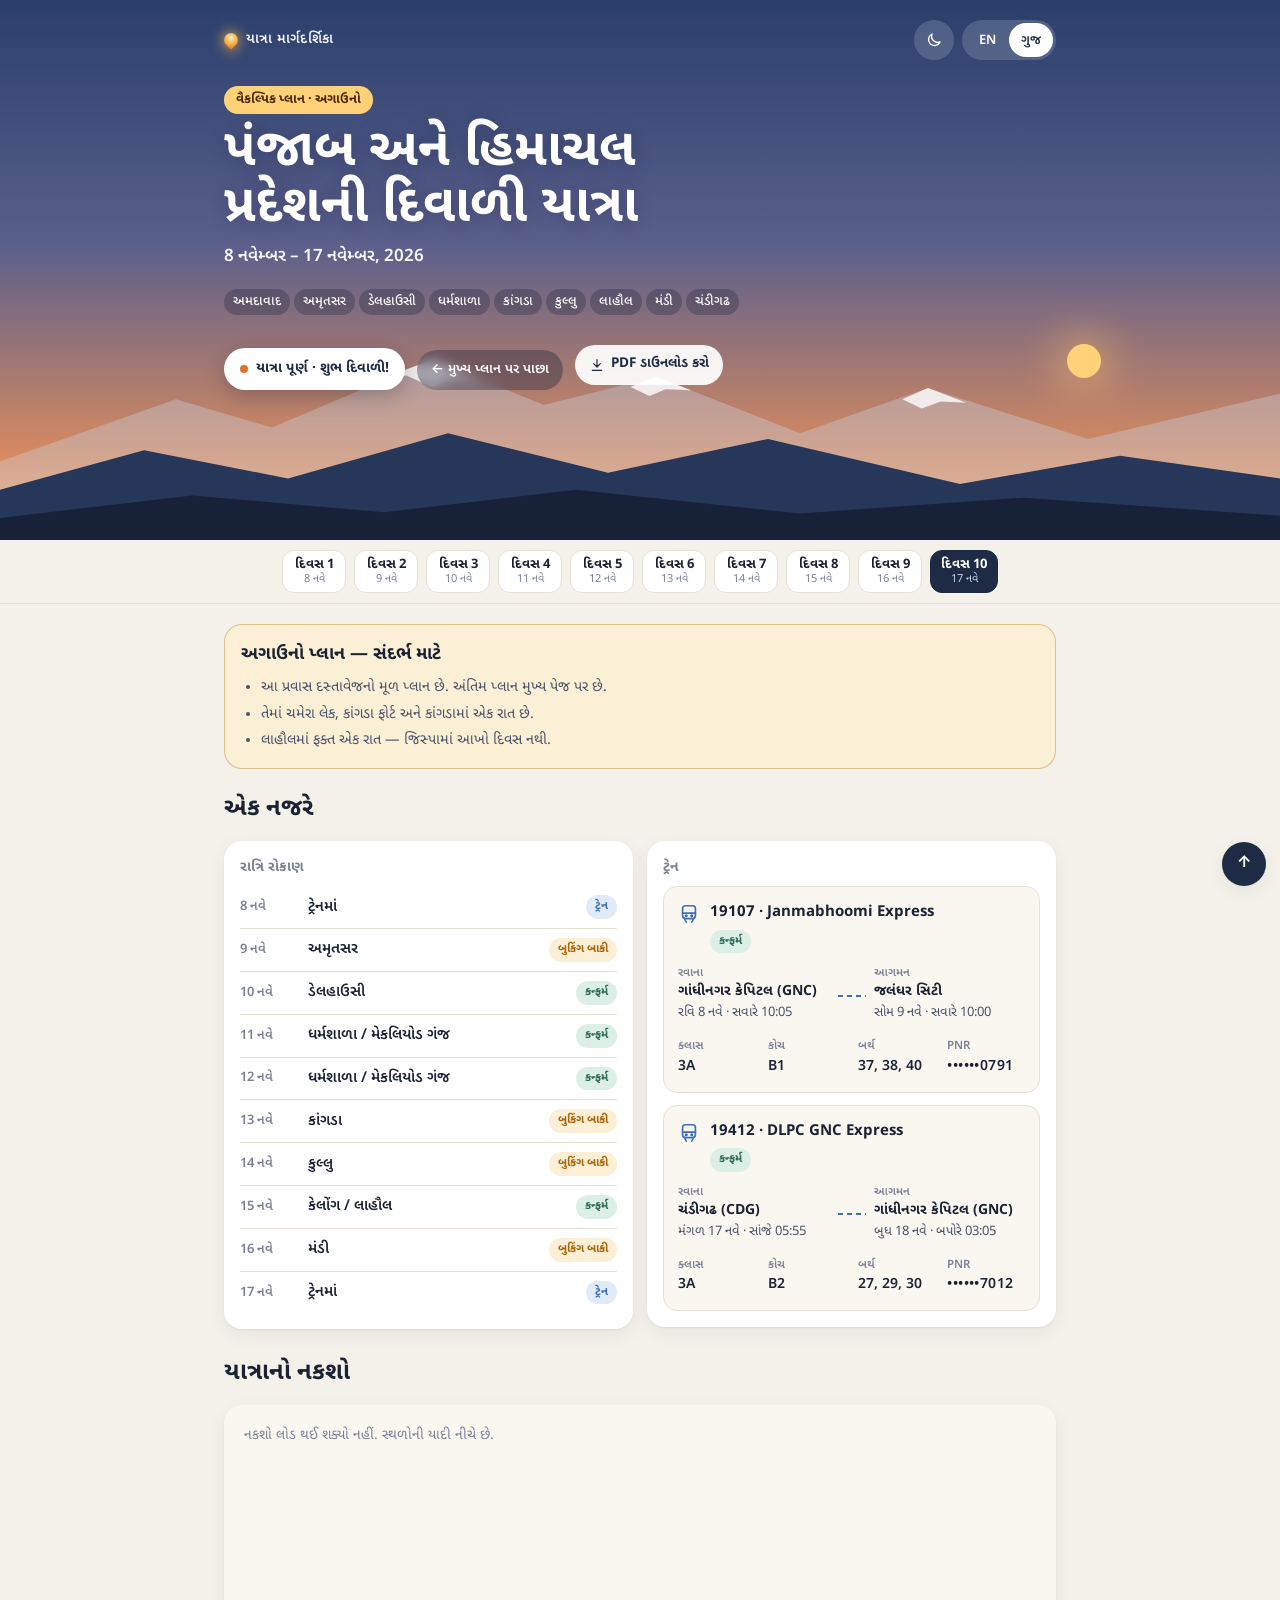
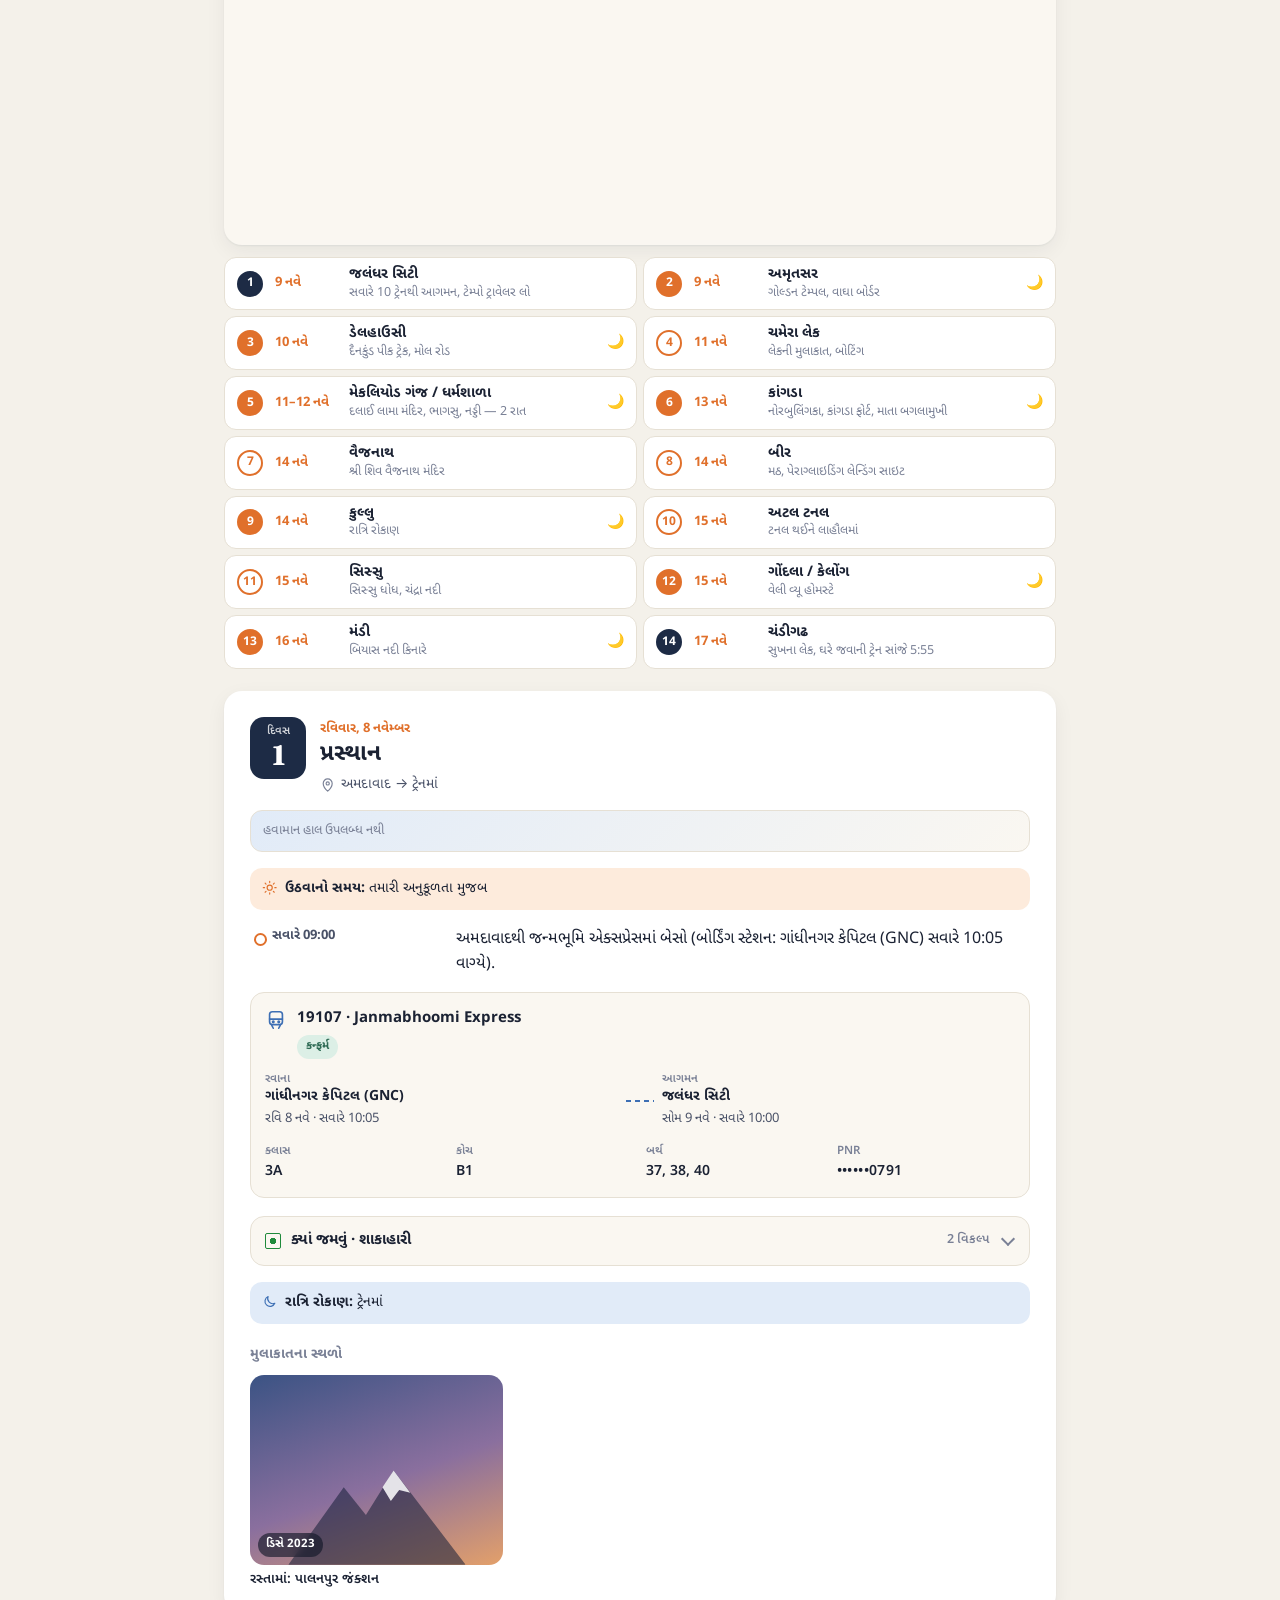
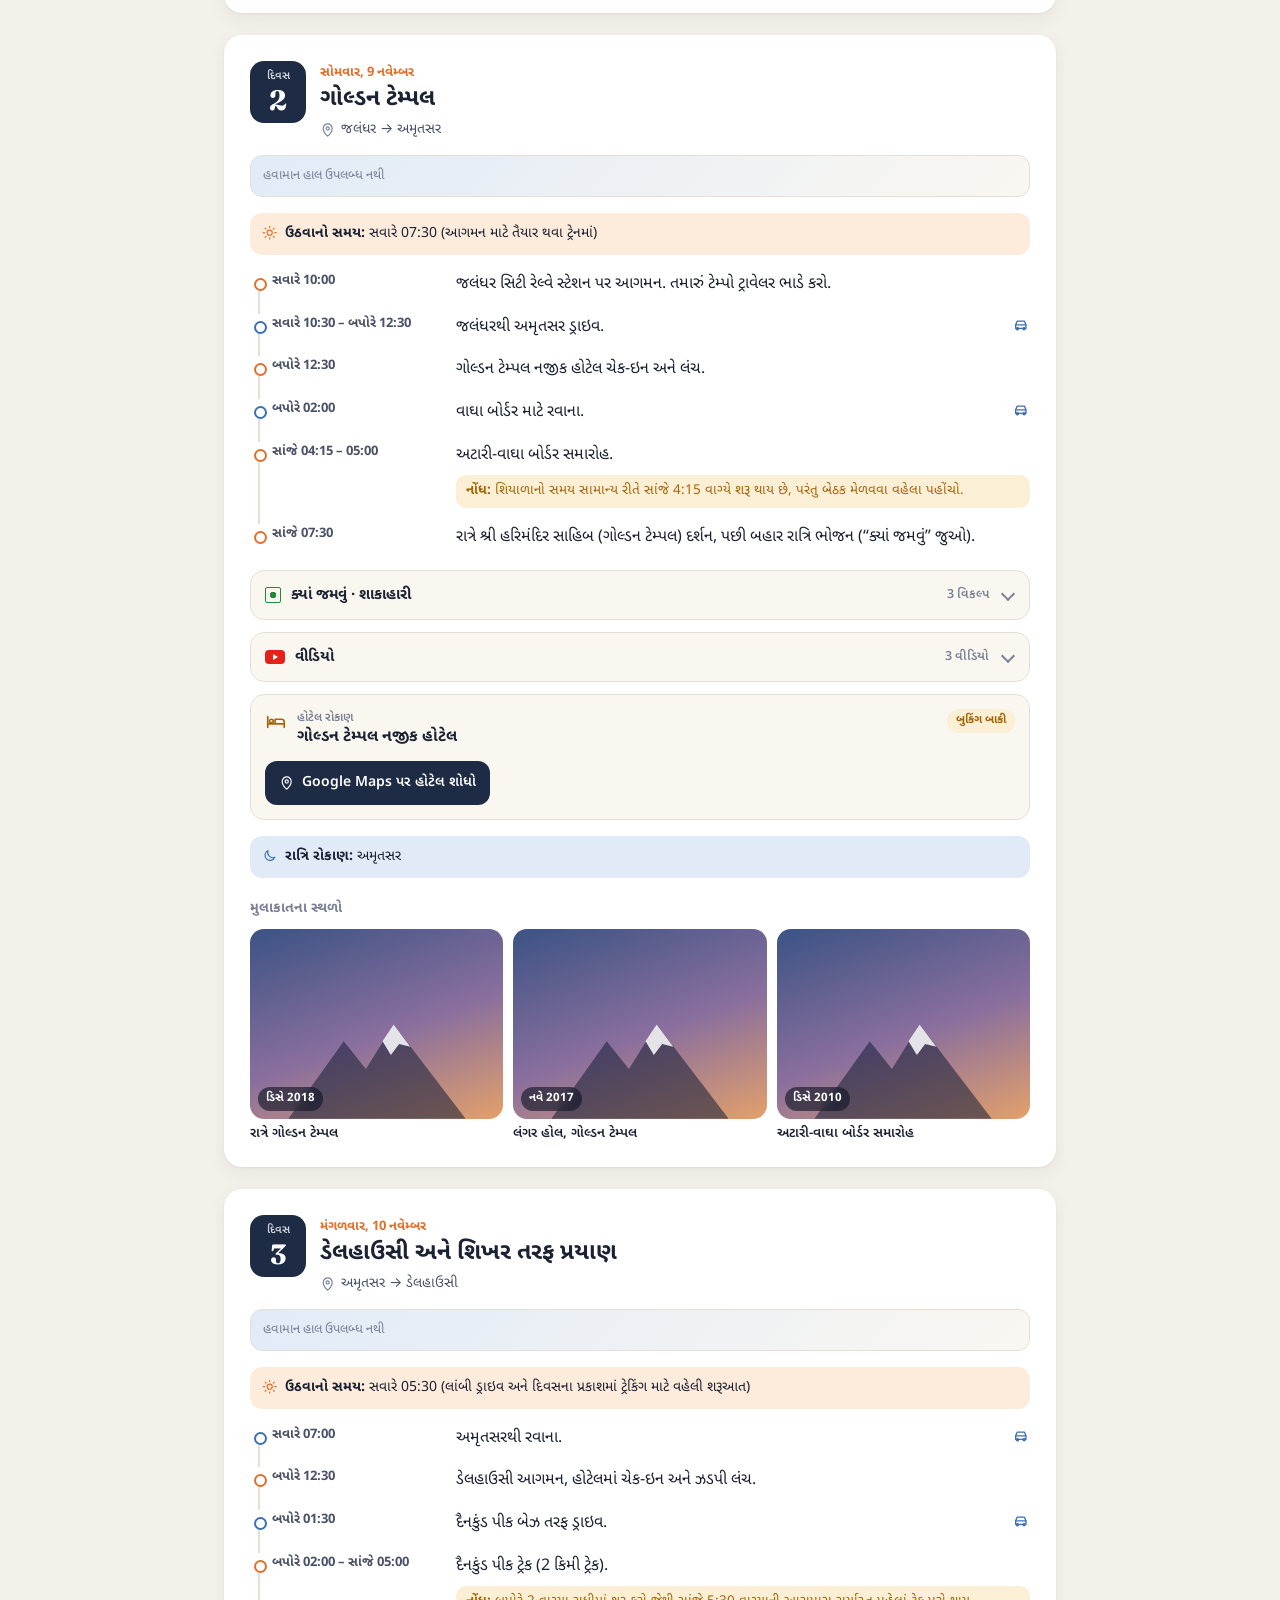
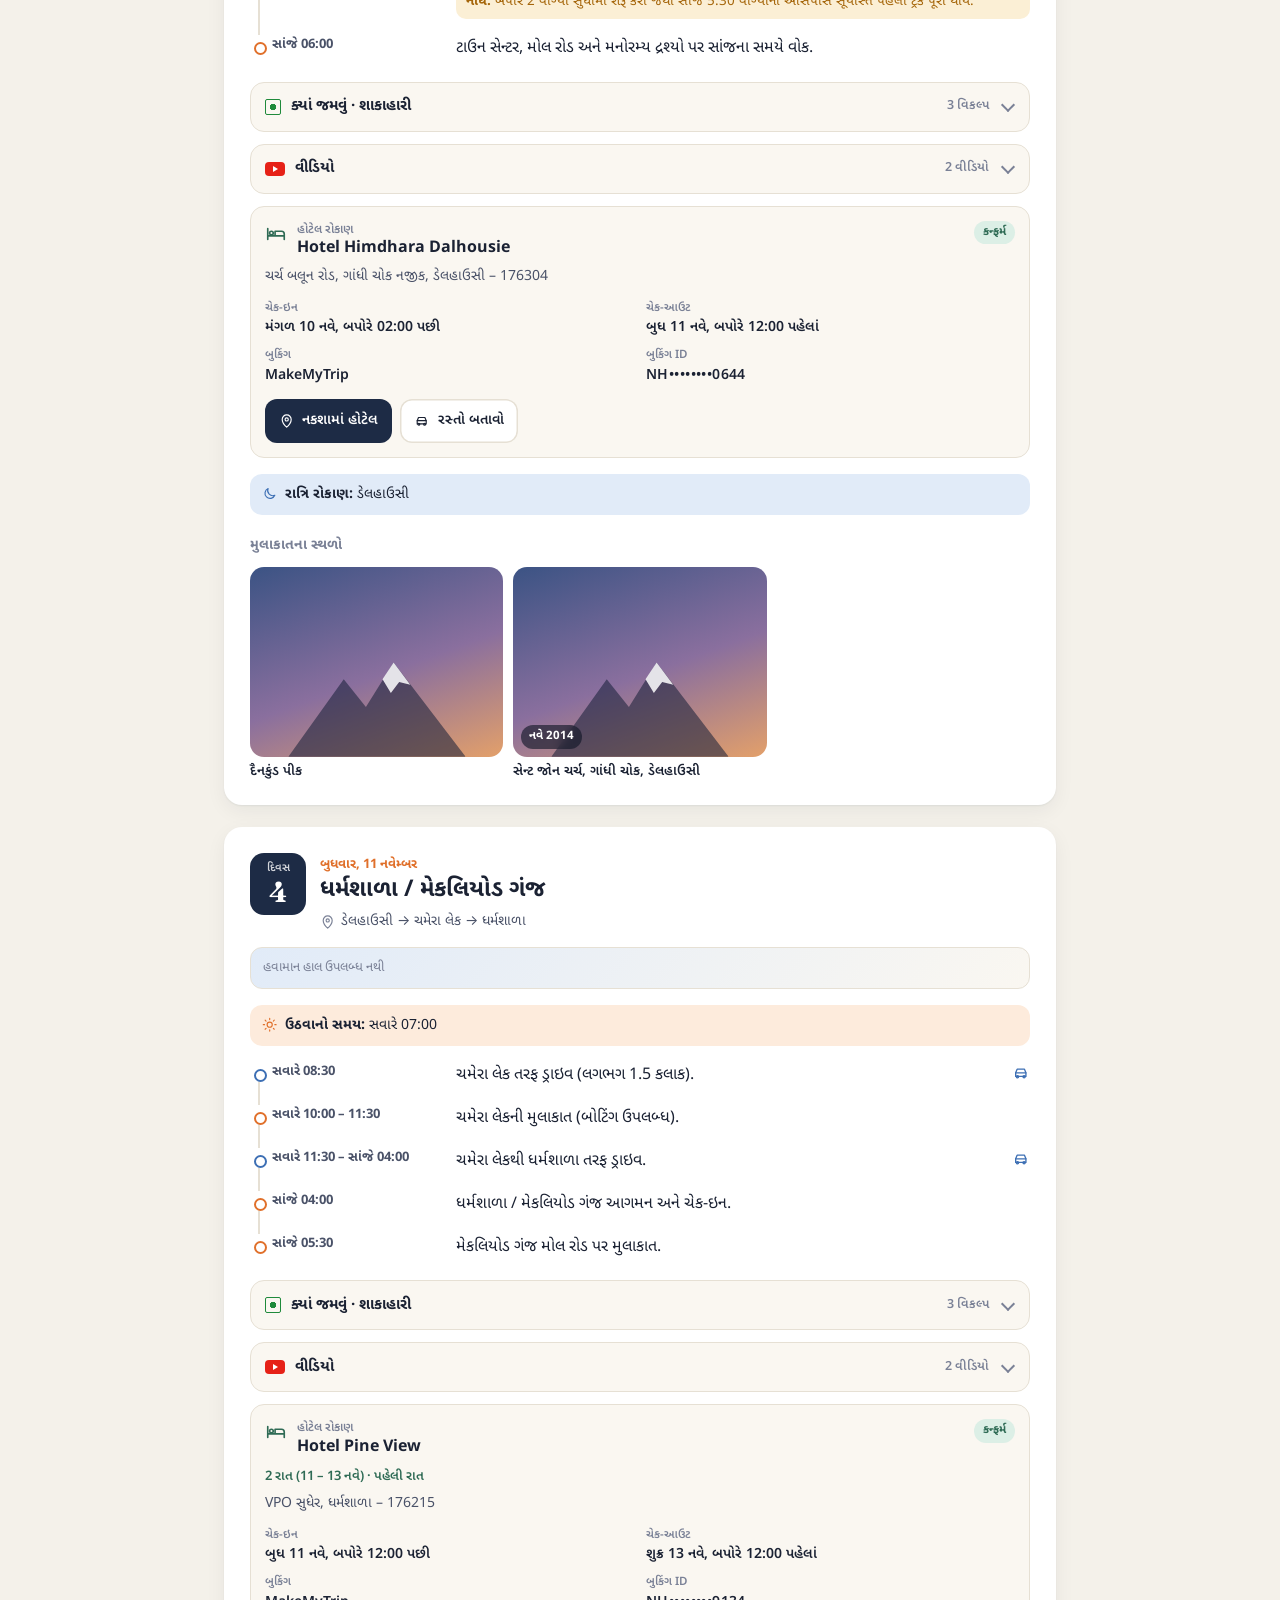
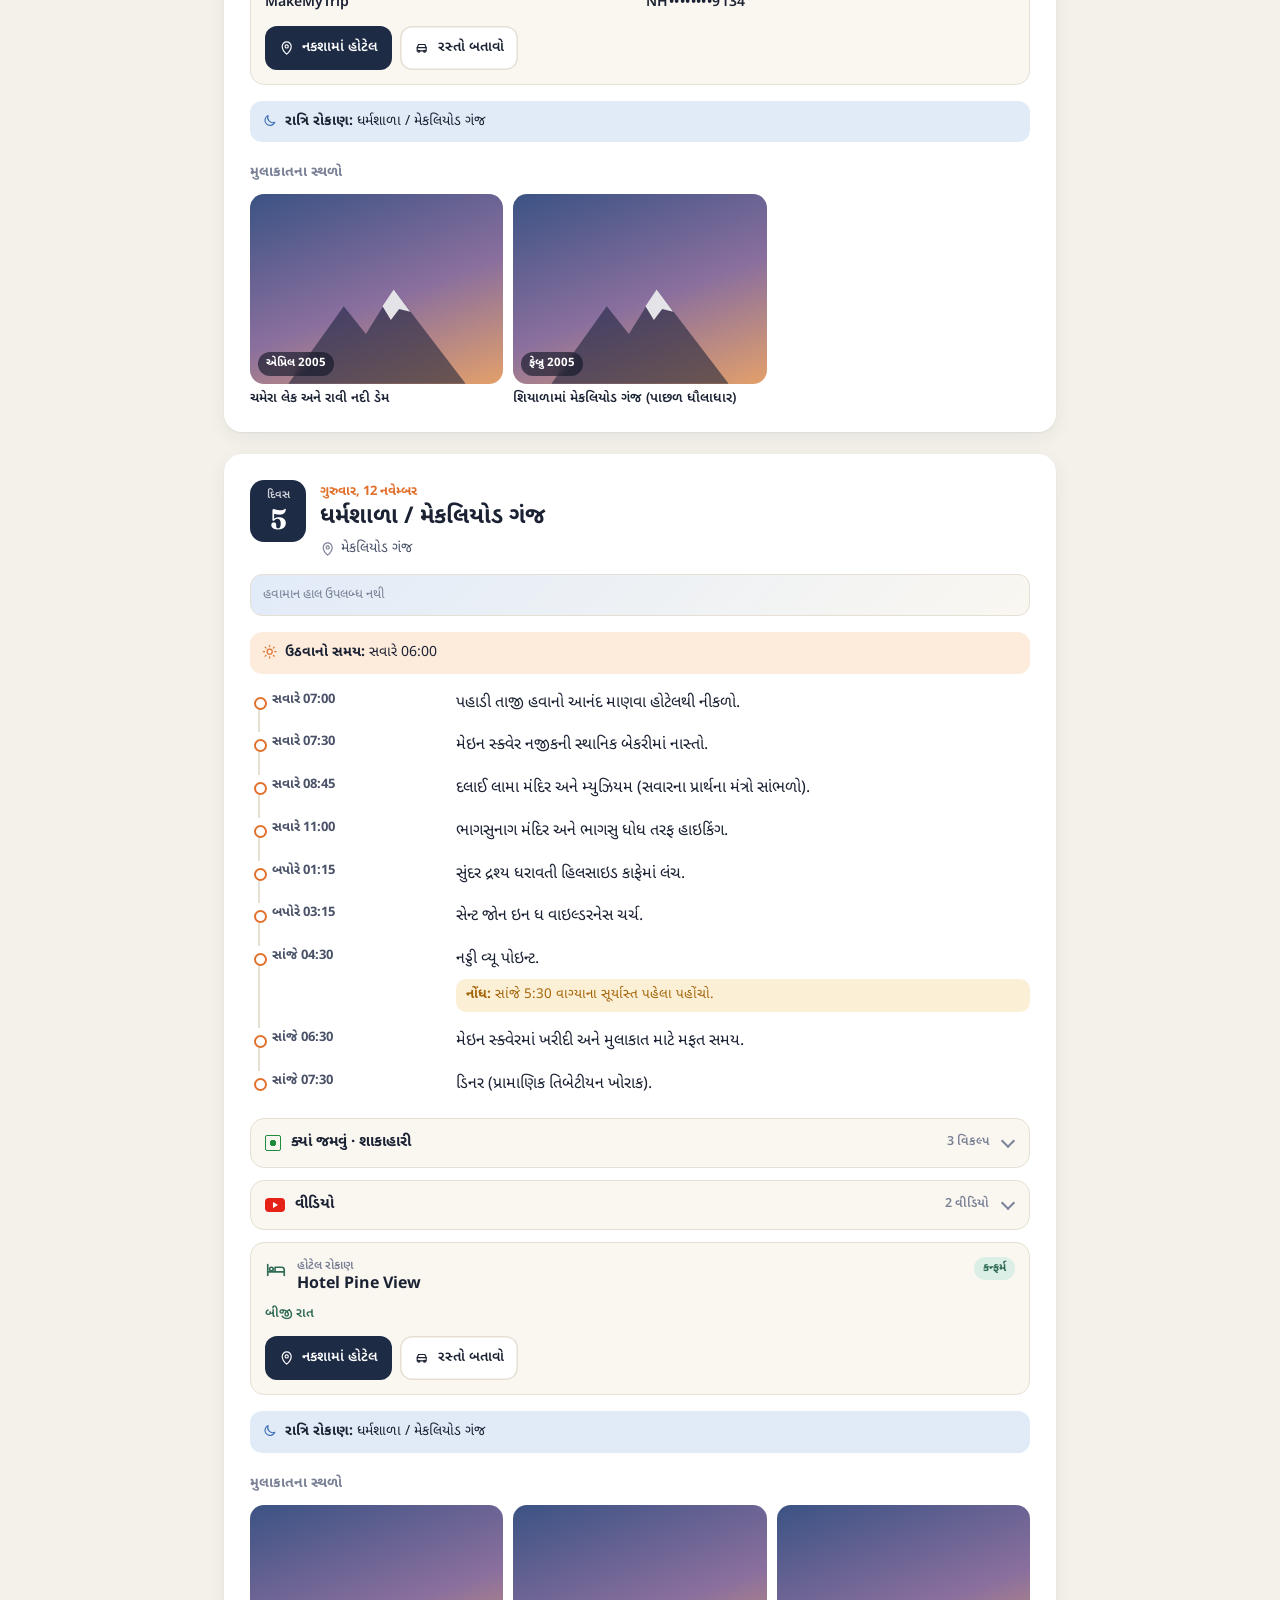
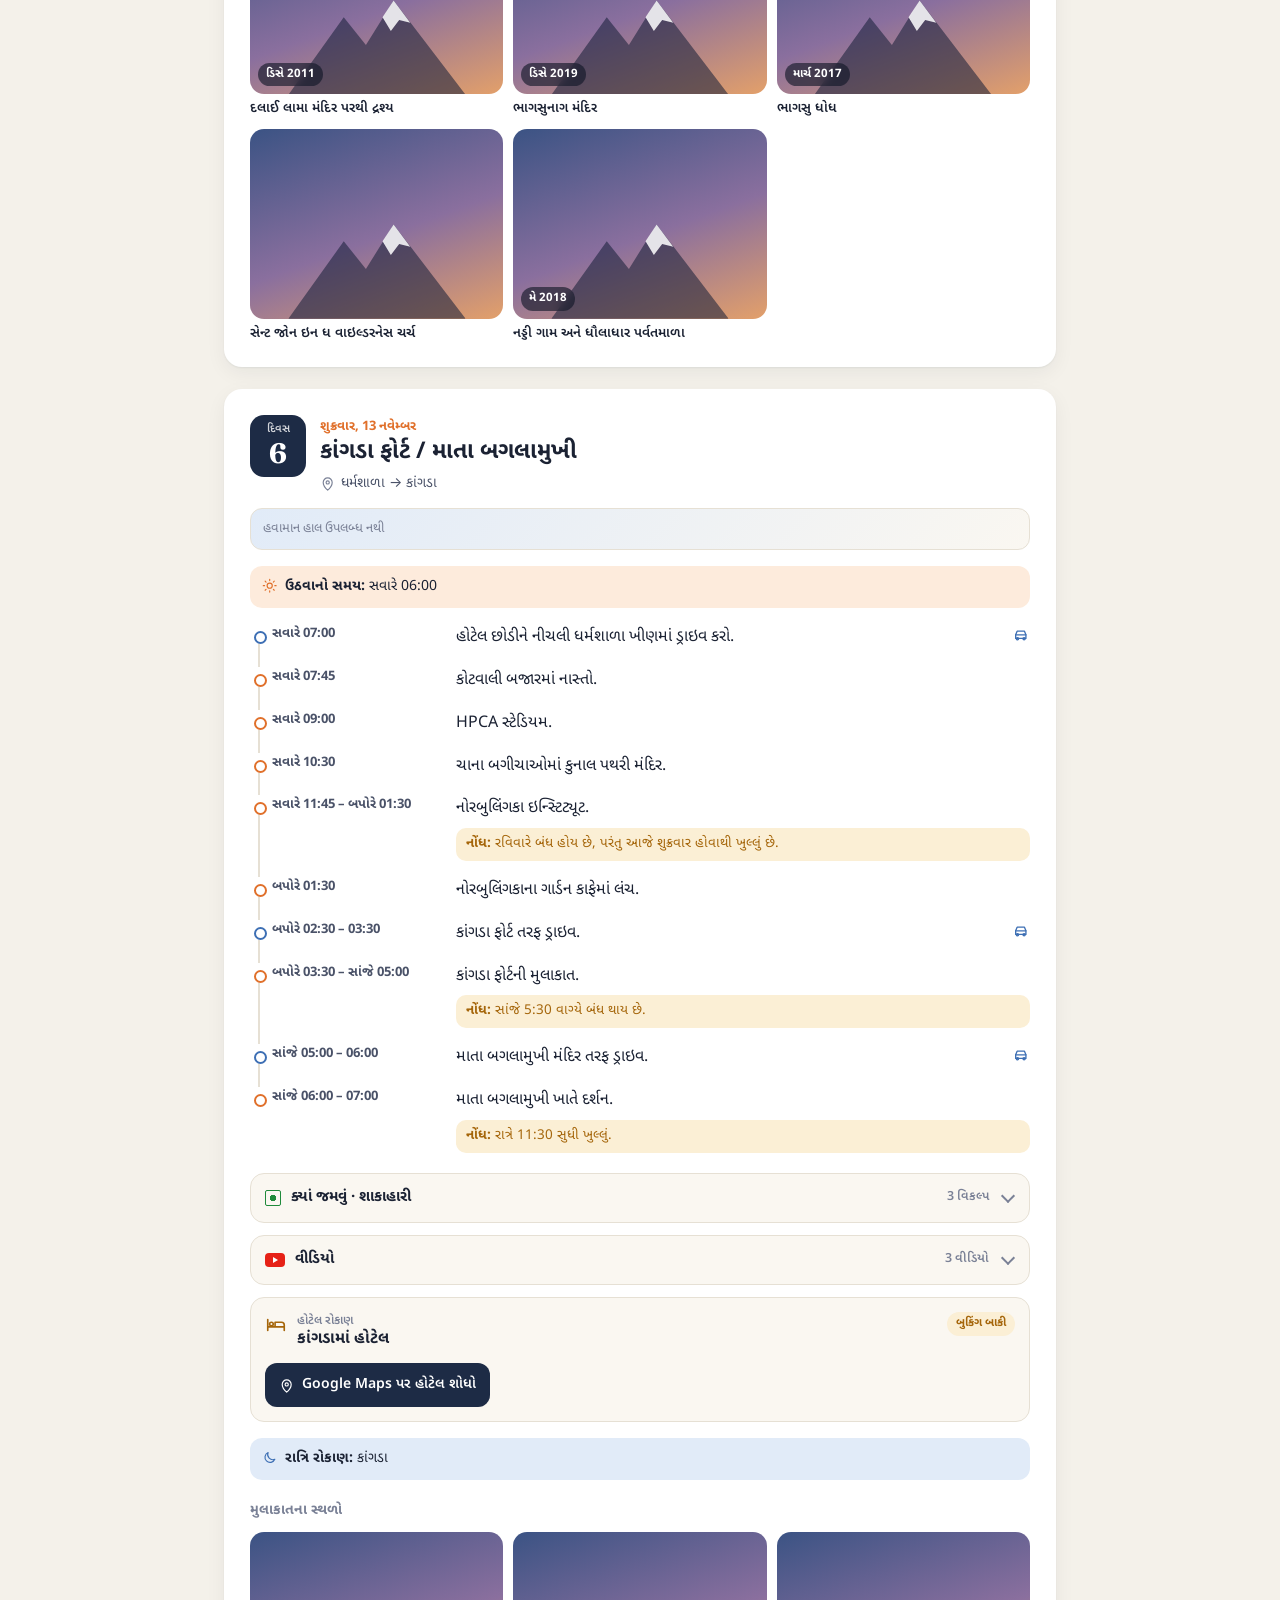
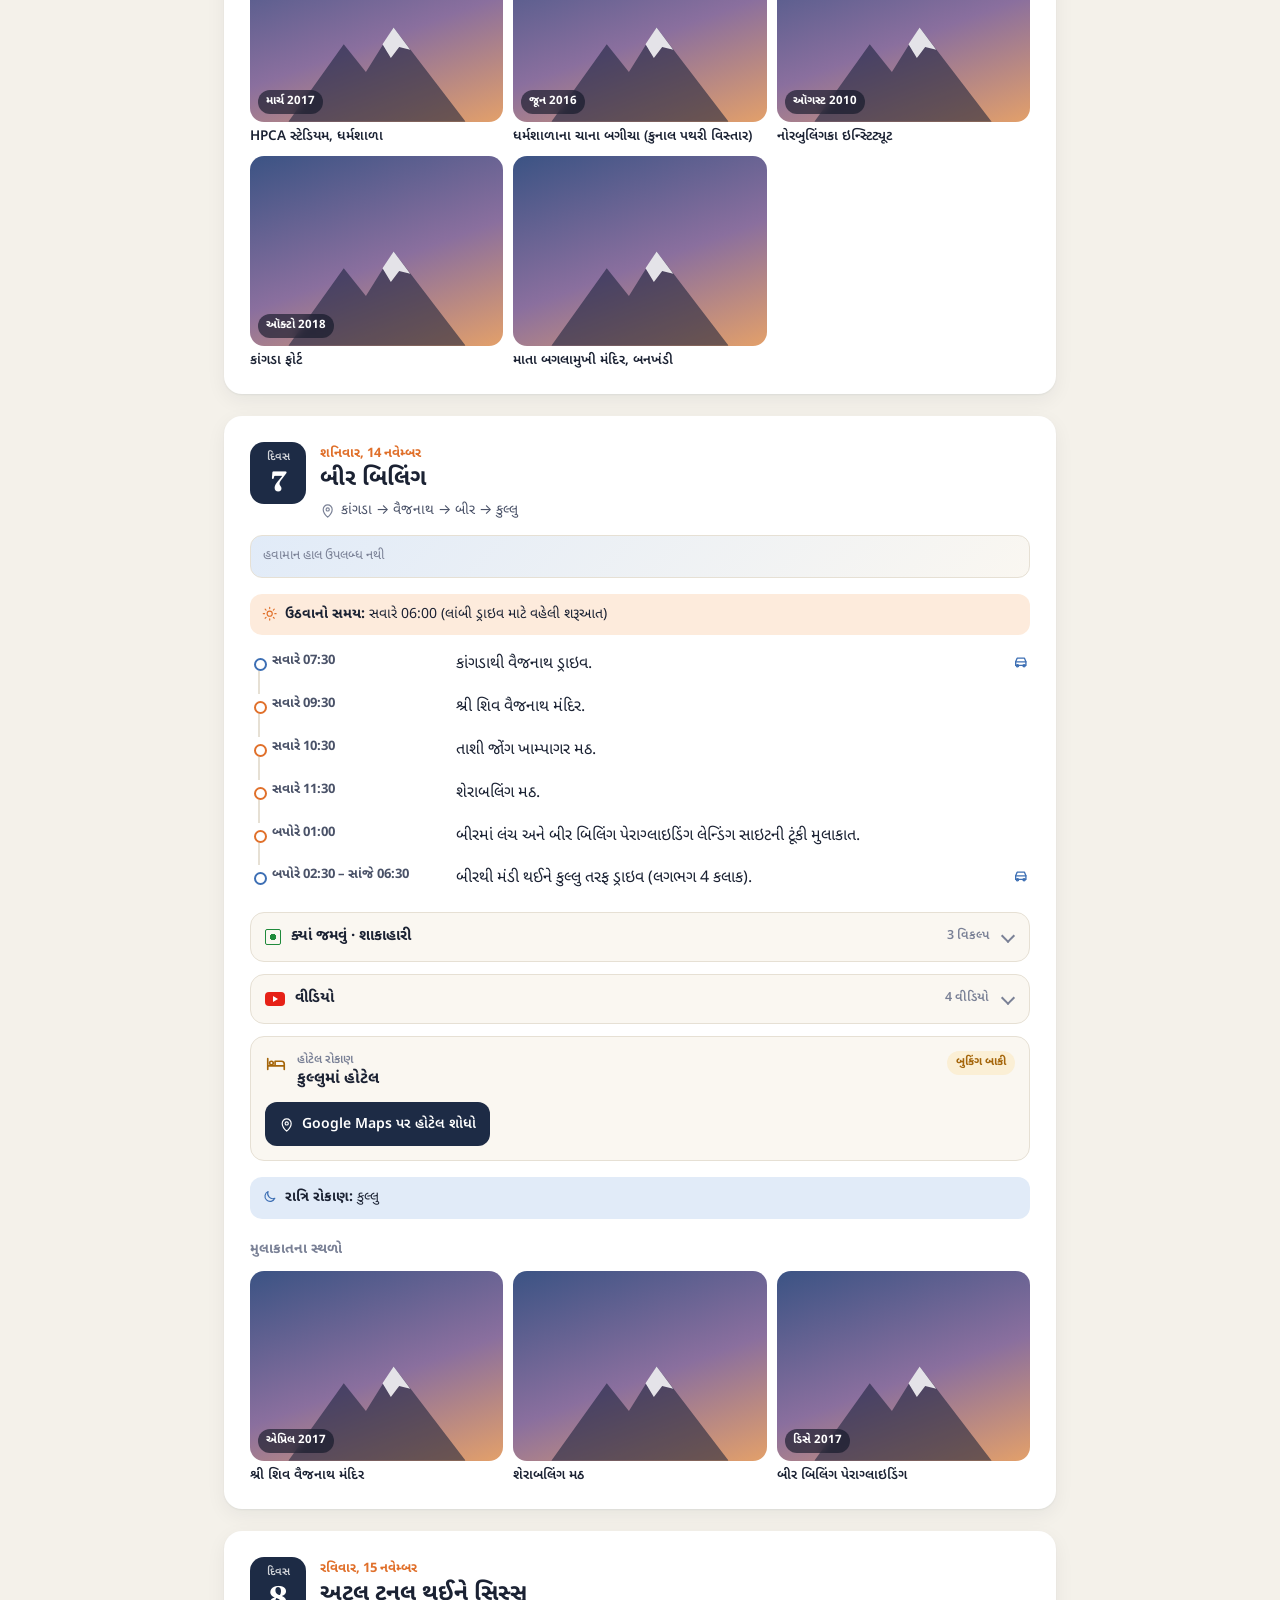
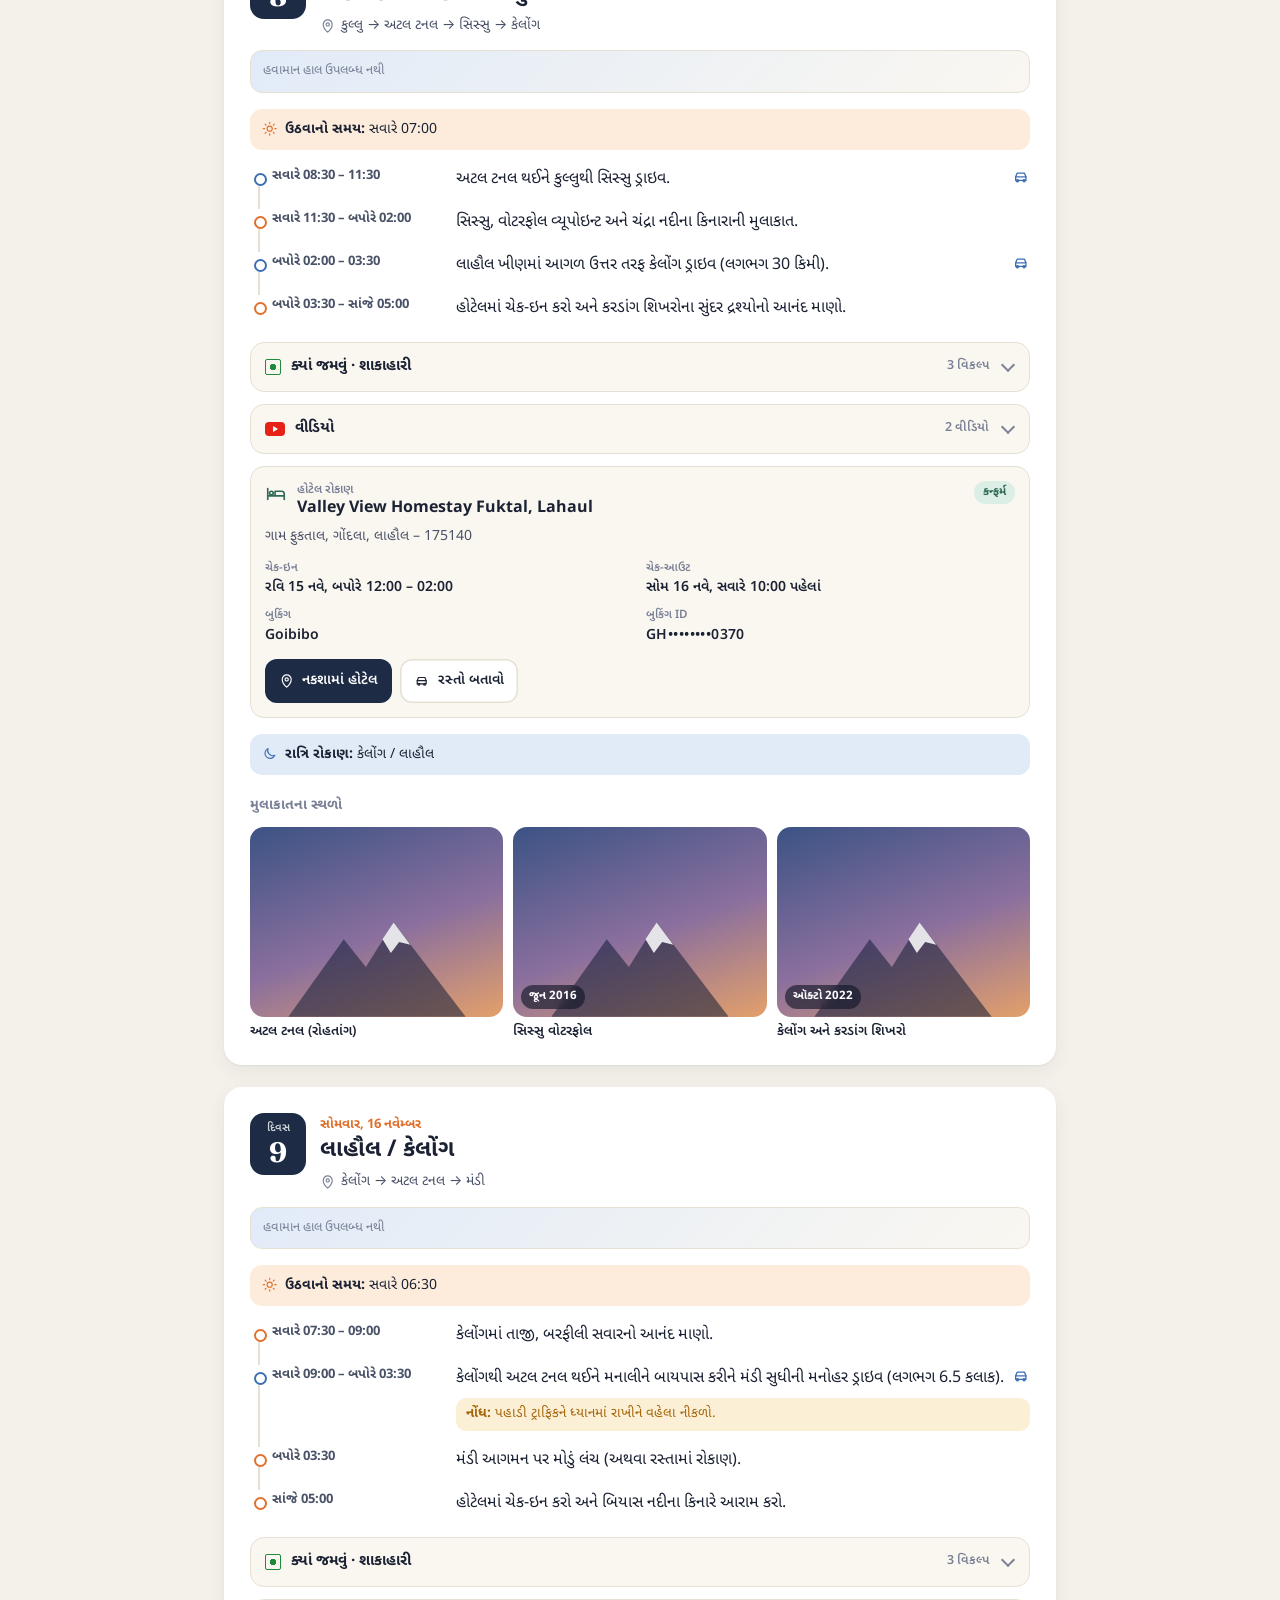
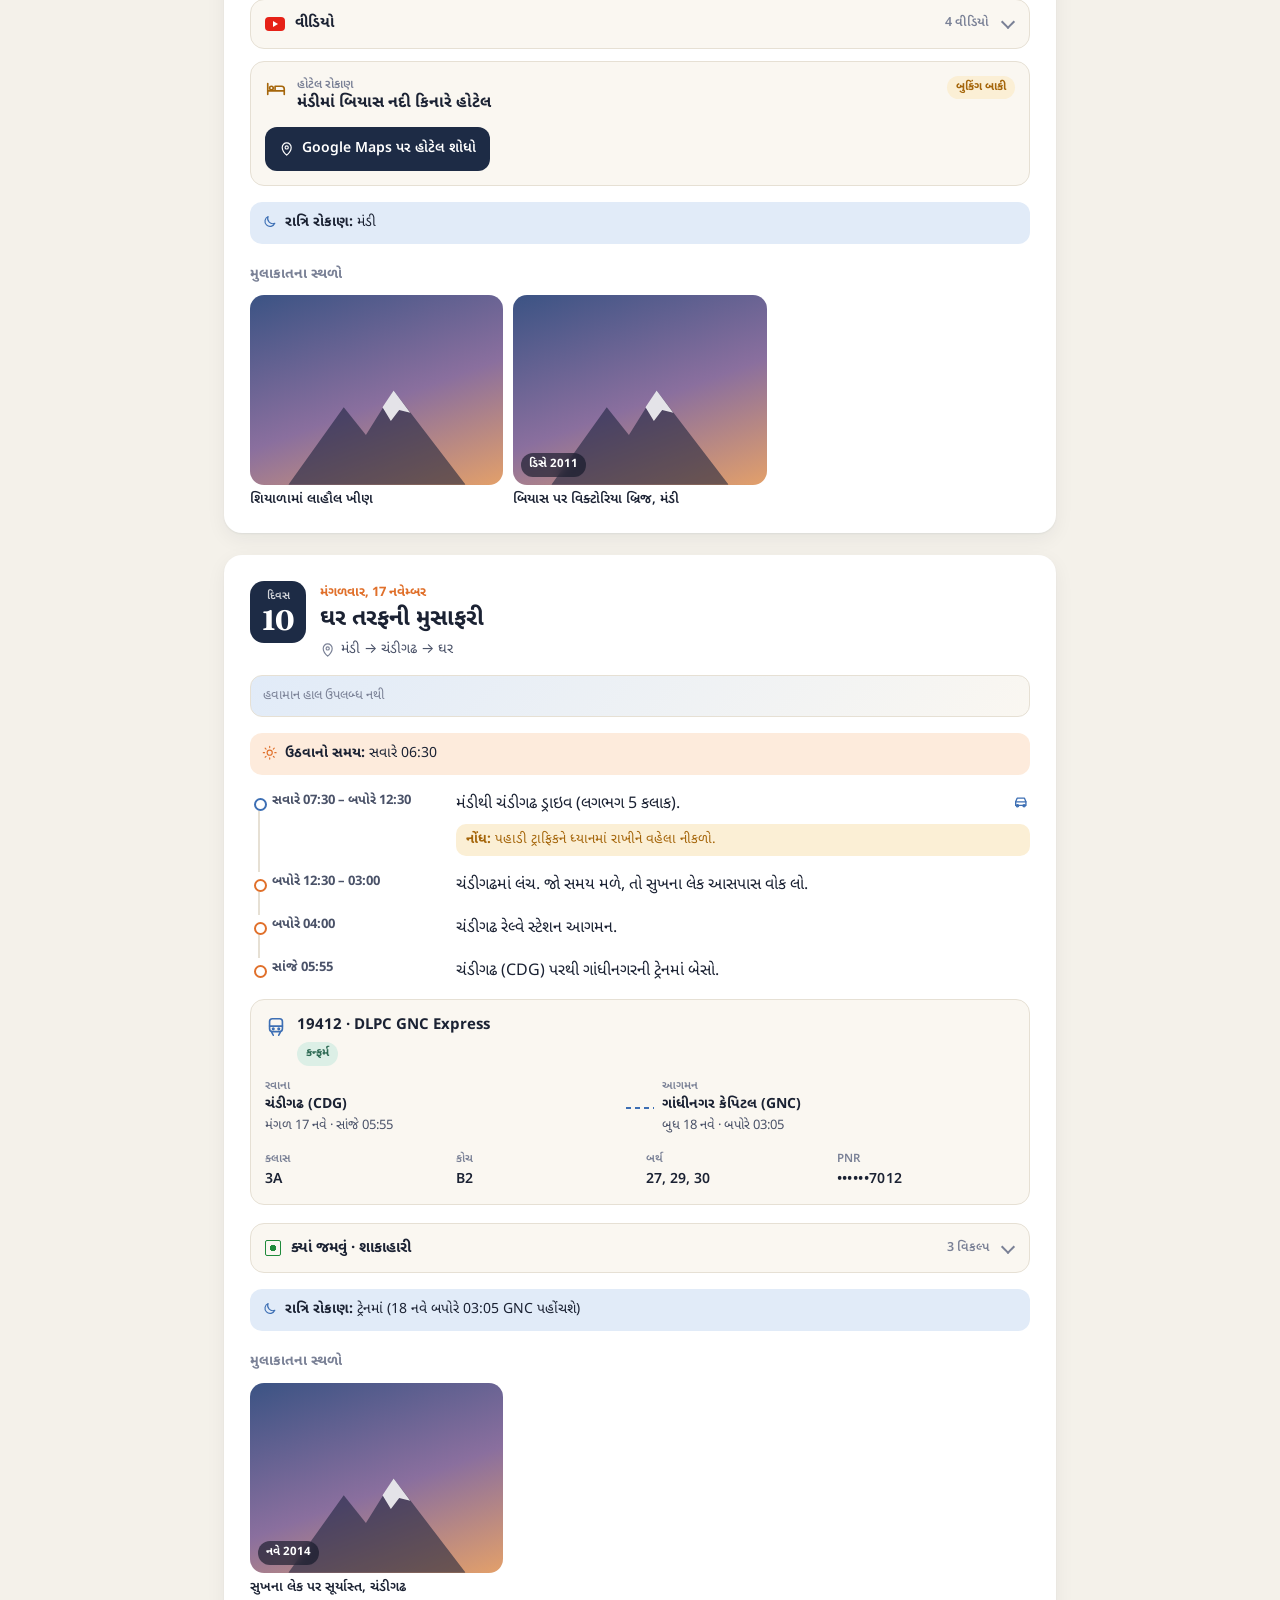
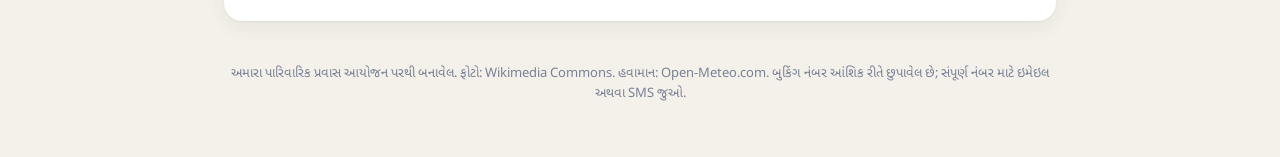
==== commit c38338c0: "Make the Jispa plan the main plan; earlier plan becomes the alternative The main page now loads plan" ====
--- a/alt.html
+++ b/alt.html
@@ -3,8 +3,8 @@
 <head>
   <meta charset="utf-8">
   <meta name="viewport" content="width=device-width, initial-scale=1, viewport-fit=cover">
-  <title>Alternative Plan · Diwali Trip</title>
-  <meta name="description" content="Alternative plan for the Diwali trip, 8–17 November 2026: Baglamukhi on the way to Dharamshala, Bir and Kullu, two nights in Lahaul with a full day at Jispa.">
+  <title>Earlier Plan · Diwali Trip</title>
+  <meta name="description" content="Earlier plan for the Diwali trip, 8–17 November 2026, kept for reference: Chamera Lake, Kangra Fort, one night in Lahaul.">
   <meta name="theme-color" content="#1d2b45">
   <link rel="icon" href="icon.svg" type="image/svg+xml">
   <link rel="apple-touch-icon" href="icon.svg">
@@ -72,7 +72,7 @@
   <nav class="daynav" id="daynav" aria-label="Days"></nav>
 
   <main>
-    <section class="alt-note" id="alt-note"></section>
+    <section class="alt-note" id="plan-note"></section>
 
     <section class="glance" aria-labelledby="glance-h">
       <h2 id="glance-h" data-i18n="glance"></h2>
@@ -107,7 +107,7 @@
   <script>
     [
       "https://cdnjs.cloudflare.com/ajax/libs/leaflet/1.9.4/leaflet.min.js",
-      "data.js", "route.js", "food.js", "weather.js", "videos.js", "alt-plan.js", "app.js"
+      "data.js", "route.js", "food.js", "weather.js", "videos.js", "plan-original.js", "app.js"
     ].forEach(function (src) {
       var s = document.createElement("script");
       s.src = /^https:/.test(src) ? src : src + "?v=" + window.__assetVersion;
